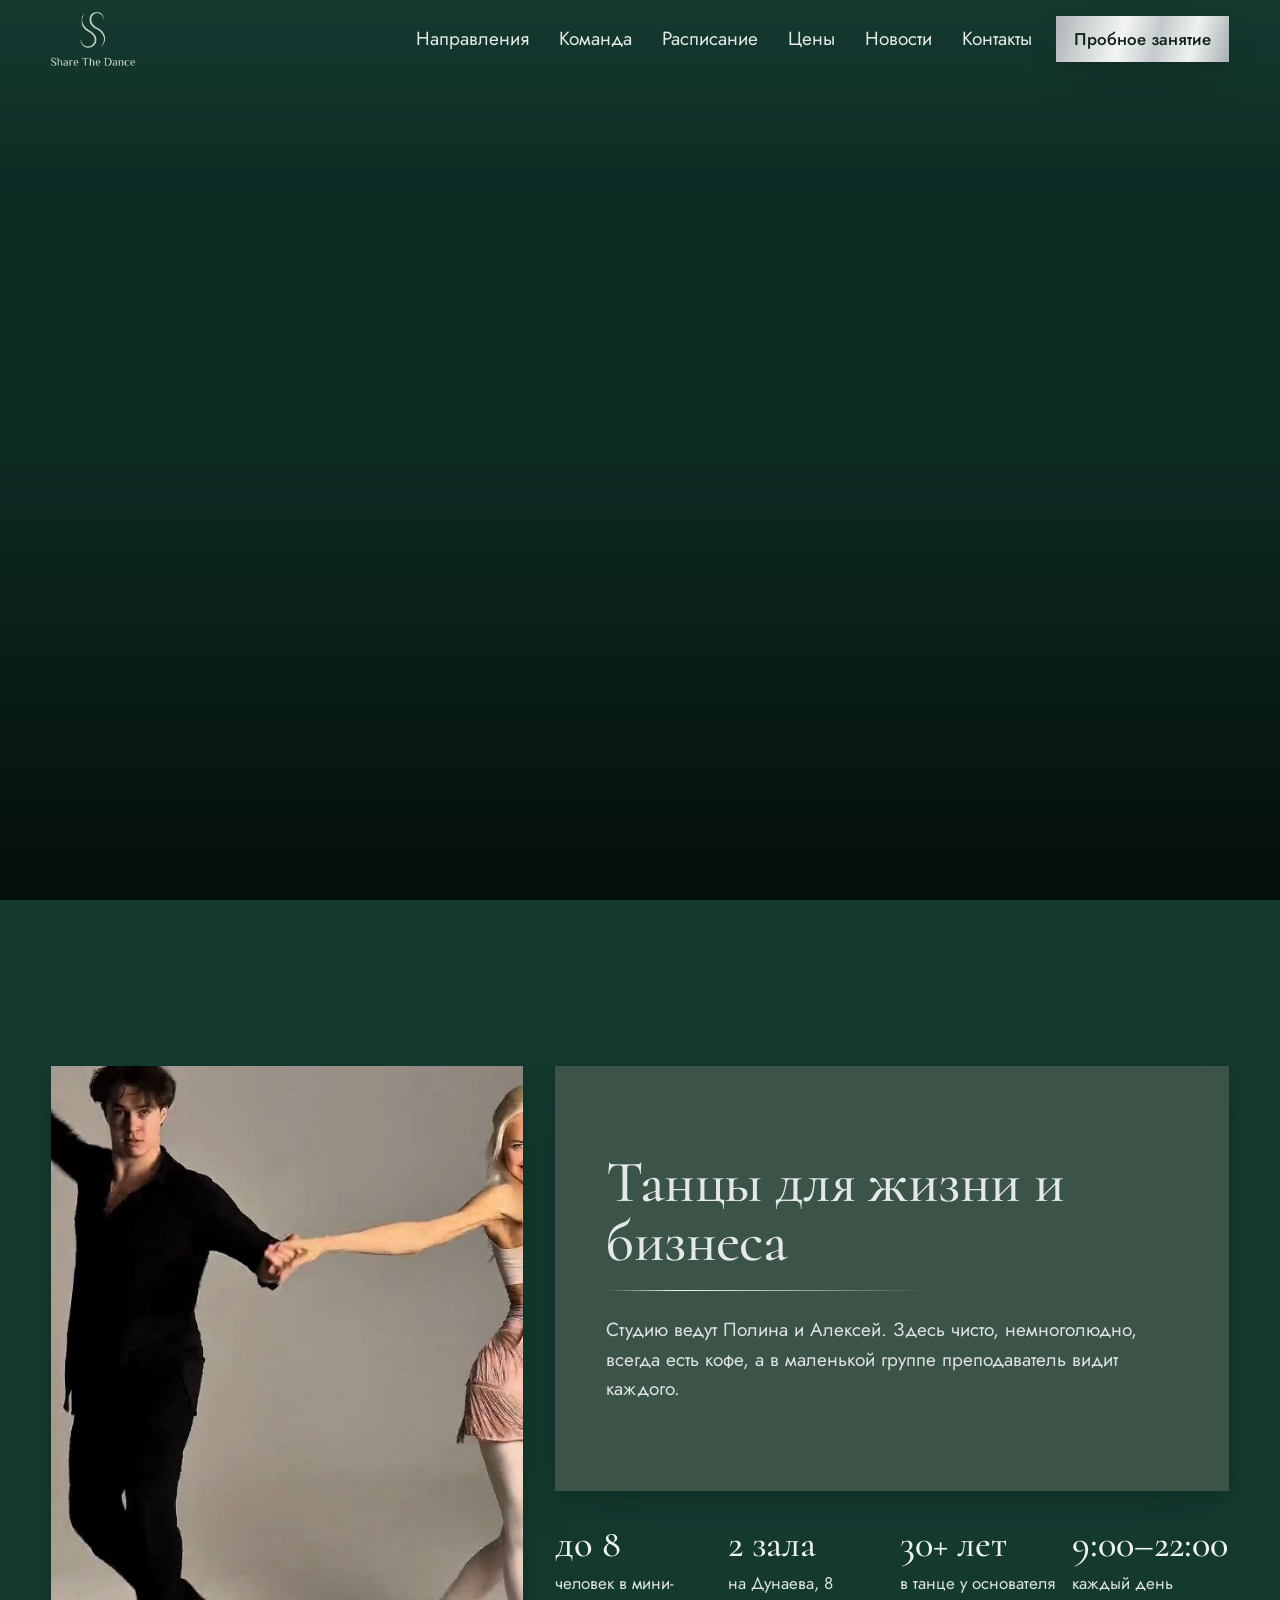
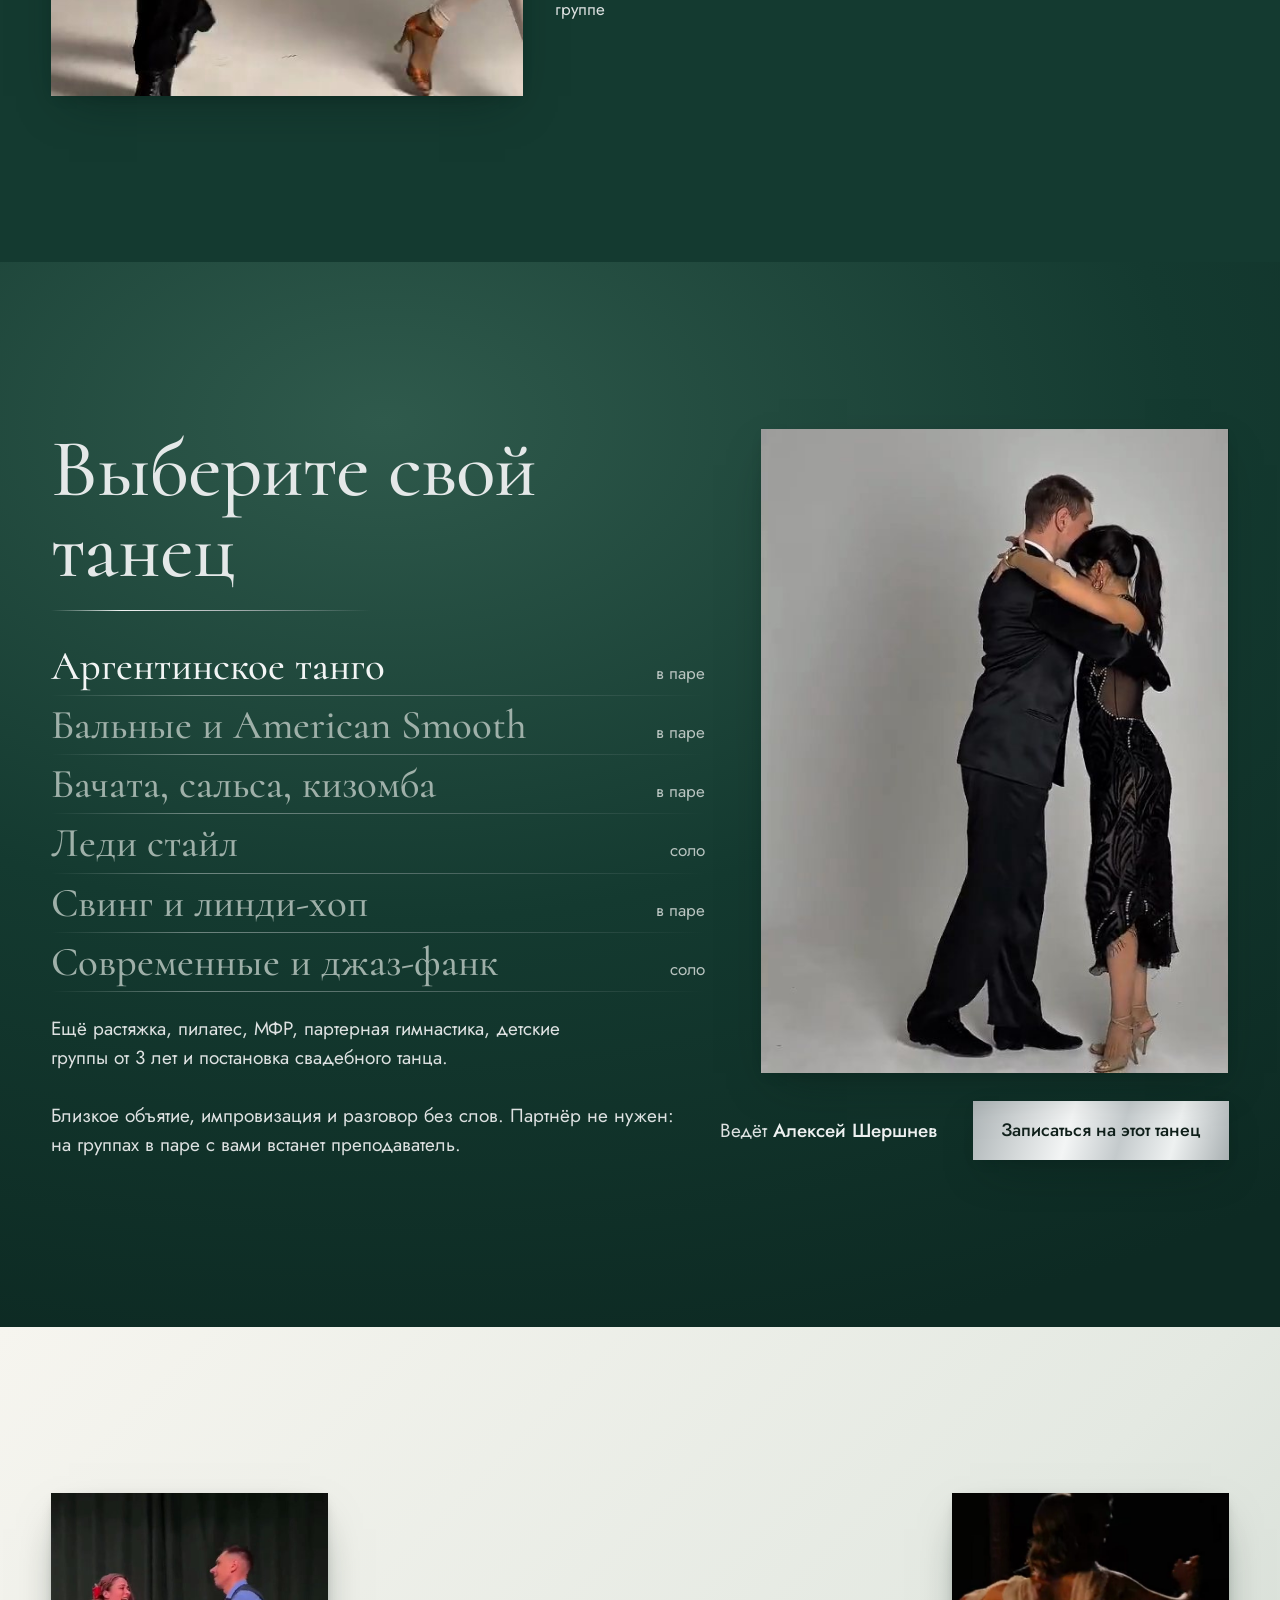
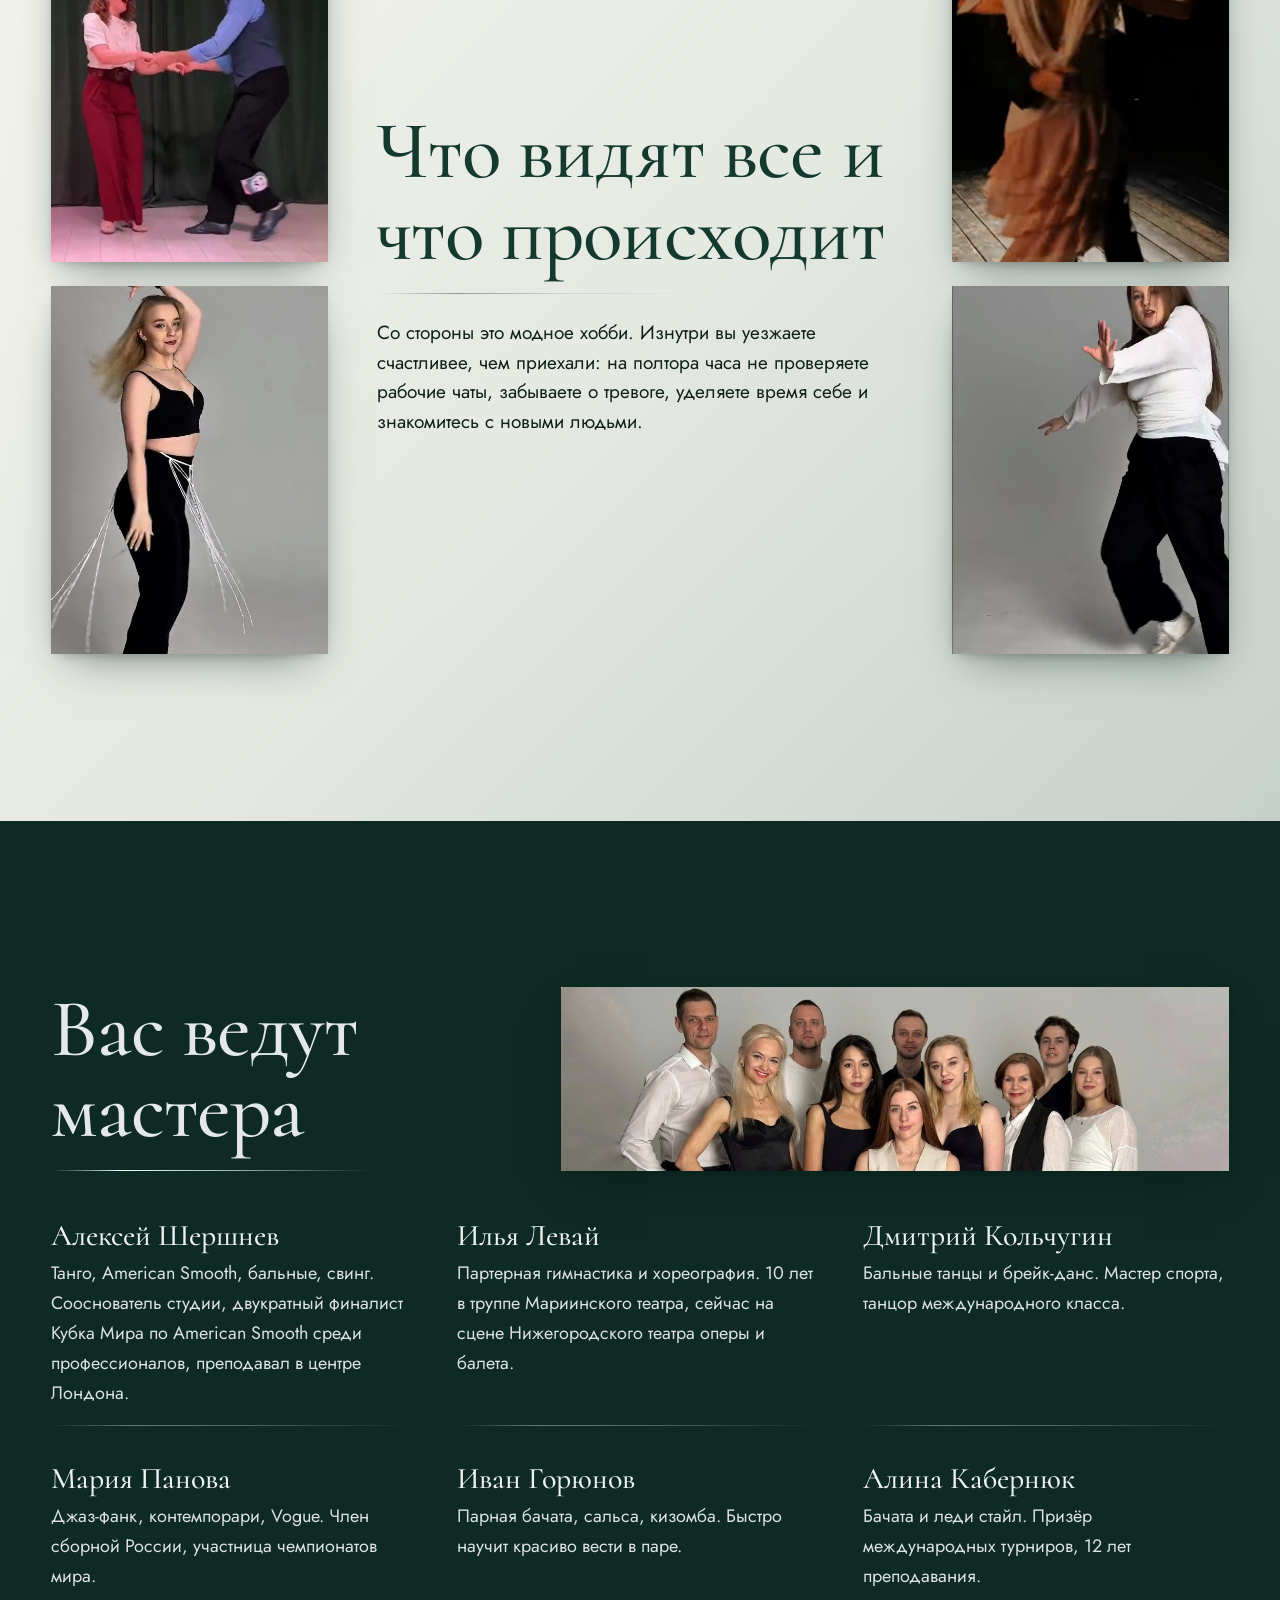
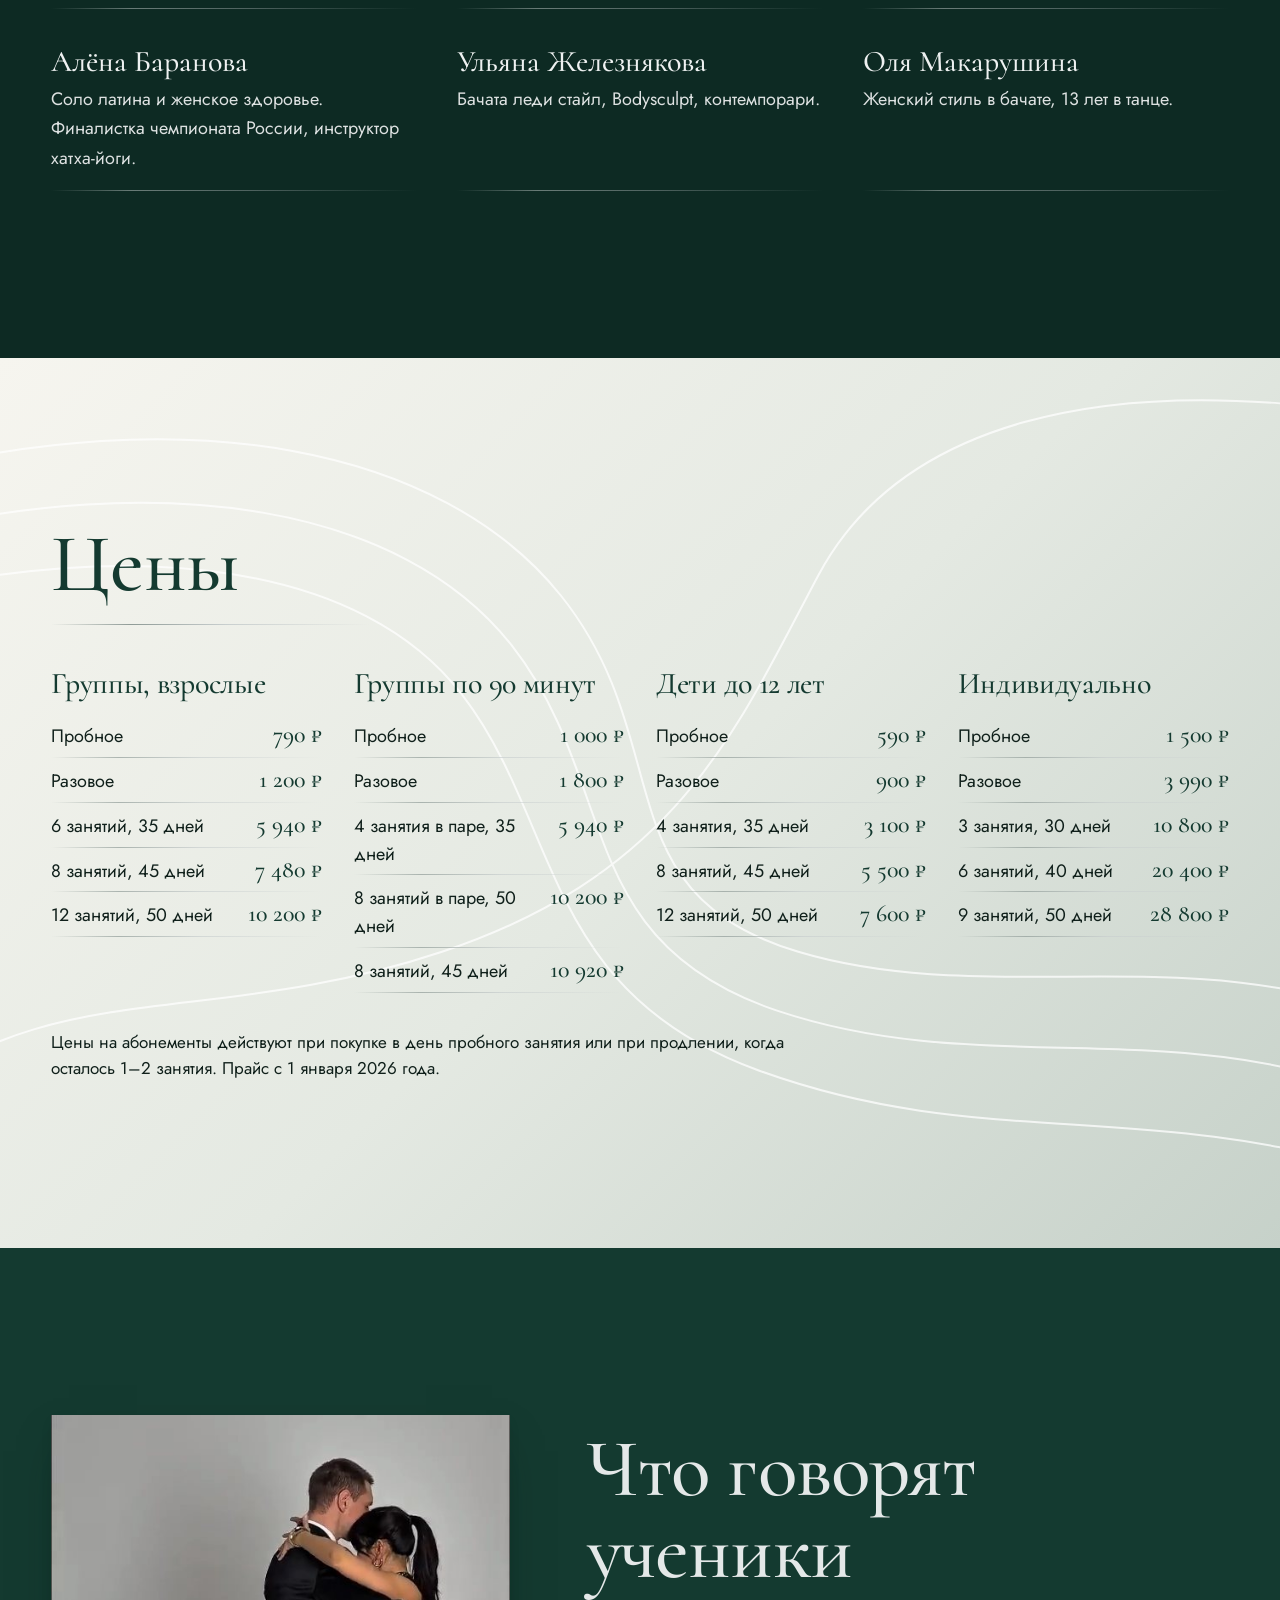
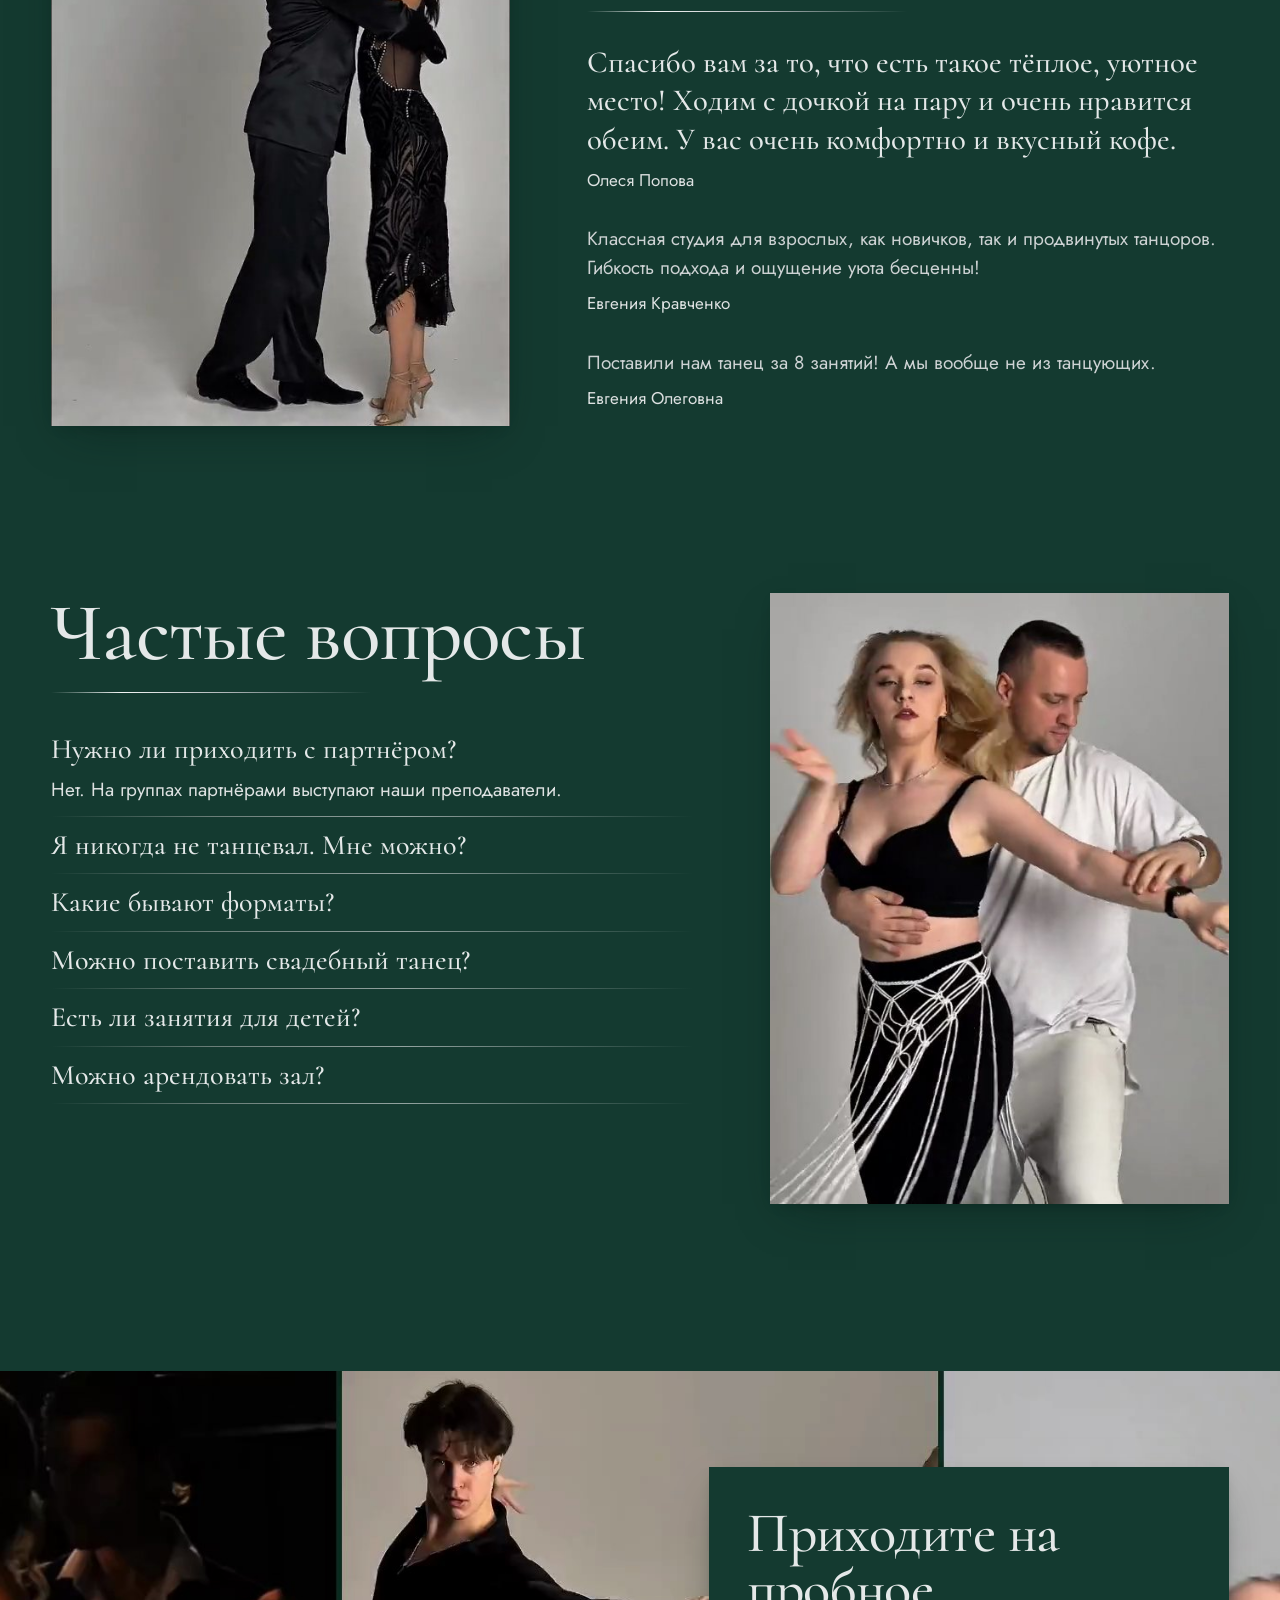
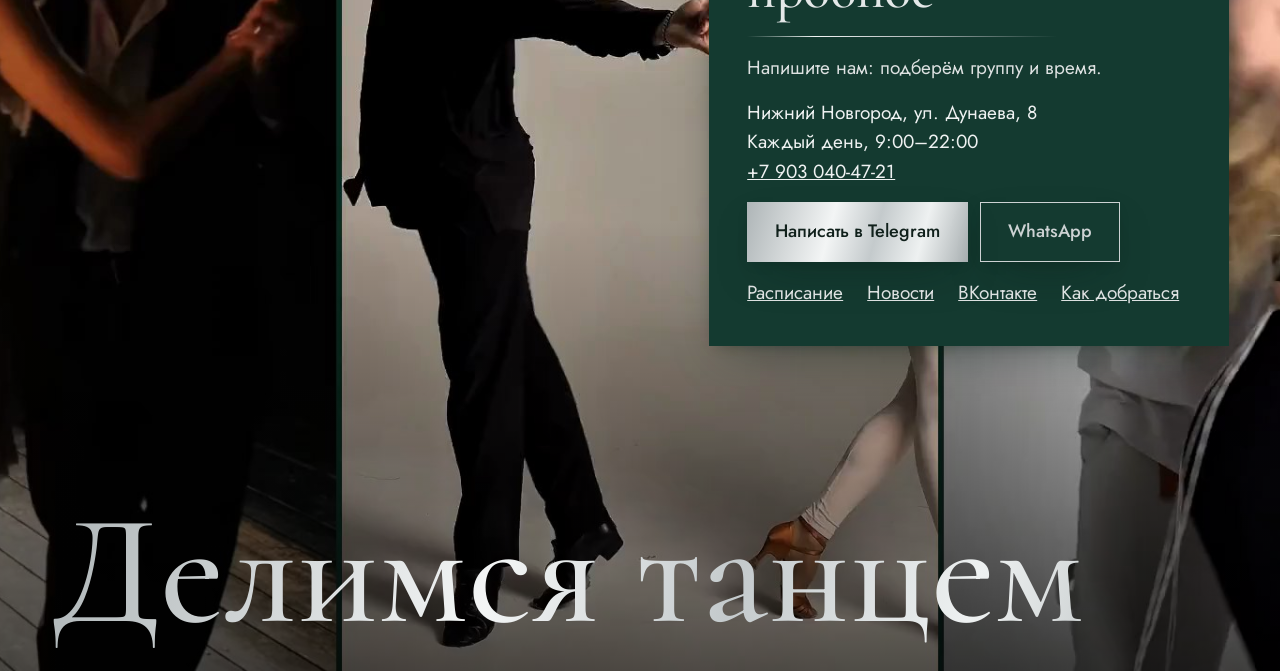
==== index.html @ e827a42c "Запуск: выезжает рамка, видео стартует заранее Co-Authored-By: Claude Opus 5.5 <noreply@anthropic.co" ====
<!doctype html>
<html lang="ru">
<head>
<meta charset="utf-8">
<meta http-equiv="Cache-Control" content="no-cache">
<meta name="viewport" content="width=device-width, initial-scale=1">
<title>Share The Dance — камерная студия танца в Нижнем Новгороде</title>
<meta name="description" content="Танго, бальные, бачата, сальса, свинг и современные танцы на Дунаева, 8. Группы до 8 человек, взрослые и дети от 3 лет. Пробное занятие от 790 ₽.">
<link rel="icon" href="img/mark.png">
<link rel="preconnect" href="https://fonts.googleapis.com"><link rel="preconnect" href="https://fonts.gstatic.com" crossorigin>
<link href="https://fonts.googleapis.com/css2?family=Cormorant:wght@500;600&family=Jost:wght@400;500&display=swap" rel="stylesheet">
<script>document.documentElement.classList.add("js")</script>
<link rel="stylesheet" href="css/style.css?v=1793540094">
</head>
<body>
<header class="bar">
  <a class="brand" href="#top" aria-label="Share The Dance, наверх"><img src="img/logo.png?v=1793524982" alt="Логотип Share The Dance"></a>
  <nav aria-label="Разделы"><a href="#styles">Направления</a><a href="#team">Команда</a><a href="schedule.html">Расписание</a><a href="#prices">Цены</a><a href="news.html">Новости</a><a href="#visit">Контакты</a></nav>
  <a class="btn btn-small" href="#visit">Пробное занятие</a>
</header>

<main id="top">
  <section class="hero">
    <div class="hero-cols" aria-label="Пары и солисты студии танцуют: танго на тёмной сцене, бальные танцы, бачата" role="img">
      <div class="hc-w"><video class="hc" muted loop playsinline preload="auto" poster="img/col0.jpg"><source media="(max-width: 700px)" src="video/hero-tall.mp4" type="video/mp4"><source src="video/col0.mp4?v=1793539946" type="video/mp4"></video></div>
      <div class="hc-w"><video class="hc" muted loop playsinline preload="auto" poster="img/col1.jpg" src="video/col1.mp4?v=1793539946"></video></div>
      <div class="hc-w"><video class="hc" muted loop playsinline preload="auto" poster="img/col2.jpg" src="video/col2.mp4?v=1793539946"></video></div>
    </div>
    <div class="hero-text">
      <h1 class="metal" id="wordmark">Share The Dance</h1>
      <div class="hero-foot">
        <p>Камерная студия танца в Нижнем Новгороде: группы до 8 человек, взрослые и дети от 3 лет.</p>
        <a class="btn" href="#visit">Записаться на пробное от 790 ₽</a>
      </div>
    </div>
  </section>

  <section class="about wrap">
    <img class="about-img rv" src="img/ballroom.jpg" width="540" height="720" alt="Пара на занятии по бальным танцам" loading="lazy">
    <div class="about-tile rv">
      <h2>Танцы для жизни и бизнеса</h2>
      <p>Студию ведут Полина и Алексей. Здесь чисто, немноголюдно, всегда есть кофе, а в маленькой группе преподаватель видит каждого.</p>
    </div>
    <dl class="facts rv">
      <div><dt>до 8</dt><dd>человек в мини-группе</dd></div>
      <div><dt>2 зала</dt><dd>на Дунаева, 8</dd></div>
      <div><dt>30+ лет</dt><dd>в танце у основателя</dd></div>
      <div><dt>9:00–22:00</dt><dd>каждый день</dd></div>
    </dl>
  </section>

  <section class="styles" id="styles">
    <div class="wrap styles-in">
      <div class="styles-list rv">
        <h2>Выберите свой танец</h2>
        <div class="menu" role="group" aria-label="Направления">
          <button type="button" aria-pressed="true" data-s="tango"><span>Аргентинское танго</span><small>в паре</small></button>
          <button type="button" aria-pressed="false" data-s="ballroom"><span>Бальные и American Smooth</span><small>в паре</small></button>
          <button type="button" aria-pressed="false" data-s="bachata"><span>Бачата, сальса, кизомба</span><small>в паре</small></button>
          <button type="button" aria-pressed="false" data-s="lady"><span>Леди стайл</span><small>соло</small></button>
          <button type="button" aria-pressed="false" data-s="swing"><span>Свинг и линди-хоп</span><small>в паре</small></button>
          <button type="button" aria-pressed="false" data-s="jazz"><span>Современные и джаз-фанк</span><small>соло</small></button>
        </div>
        <p class="also">Ещё растяжка, пилатес, МФР, партерная гимнастика, детские группы от 3 лет и постановка свадебного танца.</p>
      </div>
      <figure class="stage rv">
        <div class="stage-media" id="stageMedia"><video class="on" autoplay muted loop playsinline poster="img/tango.jpg" src="video/tango.mp4" aria-label="Пара танцует"></video></div>
      </figure>
      <div class="stage-text rv">
          <p id="stageText">Близкое объятие, импровизация и разговор без слов. Партнёр не нужен: на группах в паре с вами встанет преподаватель.</p>
          <p class="who">Ведёт <b id="stageWho">Алексей Шершнев</b></p>
          <a class="btn" id="stageLink" href="https://t.me/share_the_dance">Записаться на этот танец</a>
        </div>
    </div>
  </section>

  <section class="gather wrap light">
    <img class="g1 rv" src="img/lindy.jpg" width="540" height="720" alt="Пара танцует линди-хоп на сцене" loading="lazy">
    <img class="g2 rv" src="img/lady.jpg" width="540" height="720" alt="Преподаватель в образе для бачаты леди стайл" loading="lazy">
    <div class="g-text rv">
      <h2>Что видят все и что происходит</h2>
      <p>Со стороны это модное хобби. Изнутри вы уезжаете счастливее, чем приехали: на полтора часа не проверяете рабочие чаты, забываете о тревоге, уделяете время себе и знакомитесь с новыми людьми.</p>
    </div>
    <img class="g3 rv" src="img/hero-tall.jpg" width="720" height="1280" alt="Пара танцует танго на тёмной сцене в луче света" loading="lazy">
    <img class="g4 rv" src="img/jazz.jpg" width="540" height="720" alt="Преподаватель танцует джаз-фанк" loading="lazy">
  </section>

  <section class="team" id="team">
    <div class="wrap team-in">
      <div class="team-head rv">
        <h2>Вас ведут мастера</h2>
        <img src="img/team.jpg" width="906" height="250" alt="Команда преподавателей Share The Dance" loading="lazy">
      </div>
      <ul class="people">
        <li class="rv"><b>Алексей Шершнев</b><span>Танго, American Smooth, бальные, свинг. Сооснователь студии, двукратный финалист Кубка Мира по American Smooth среди профессионалов, преподавал в центре Лондона.</span></li>
        <li class="rv"><b>Илья Левай</b><span>Партерная гимнастика и хореография. 10 лет в труппе Мариинского театра, сейчас на сцене Нижегородского театра оперы и балета.</span></li>
        <li class="rv"><b>Дмитрий Кольчугин</b><span>Бальные танцы и брейк-данс. Мастер спорта, танцор международного класса.</span></li>
        <li class="rv"><b>Мария Панова</b><span>Джаз-фанк, контемпорари, Vogue. Член сборной России, участница чемпионатов мира.</span></li>
        <li class="rv"><b>Иван Горюнов</b><span>Парная бачата, сальса, кизомба. Быстро научит красиво вести в паре.</span></li>
        <li class="rv"><b>Алина Кабернюк</b><span>Бачата и леди стайл. Призёр международных турниров, 12 лет преподавания.</span></li>
        <li class="rv"><b>Алёна Баранова</b><span>Соло латина и женское здоровье. Финалистка чемпионата России, инструктор хатха-йоги.</span></li>
        <li class="rv"><b>Ульяна Железнякова</b><span>Бачата леди стайл, Bodysculpt, контемпорари.</span></li>
        <li class="rv"><b>Оля Макарушина</b><span>Женский стиль в бачате, 13 лет в танце.</span></li>
      </ul>
    </div>
  </section>

  <section class="prices" id="prices">
    <svg class="waves" viewBox="0 0 1440 900" preserveAspectRatio="xMidYMid slice" aria-hidden="true"><g fill="none" stroke="currentColor" stroke-width="2"><path d="M-40 120C260 40 520 90 640 240s40 300 240 360 420-20 620 80"/><path d="M-40 180C240 110 480 150 590 290s60 300 270 370 400 0 620 90"/><path d="M-40 240C220 180 440 210 540 340s80 300 300 380 380 30 620 100"/><path d="M1480 60C1180 10 980 70 900 220S760 520 520 600 120 620-40 760"/></g></svg>
    <div class="wrap">
      <h2 class="rv">Цены</h2>
      <div class="price-grid">
        <section class="rv"><h3>Группы, взрослые</h3><dl>
          <div><dt>Пробное</dt><dd>790 ₽</dd></div><div><dt>Разовое</dt><dd>1 200 ₽</dd></div>
          <div><dt>6 занятий, 35 дней</dt><dd>5 940 ₽</dd></div><div><dt>8 занятий, 45 дней</dt><dd>7 480 ₽</dd></div><div><dt>12 занятий, 50 дней</dt><dd>10 200 ₽</dd></div></dl></section>
        <section class="rv"><h3>Группы по 90 минут</h3><dl>
          <div><dt>Пробное</dt><dd>1 000 ₽</dd></div><div><dt>Разовое</dt><dd>1 800 ₽</dd></div>
          <div><dt>4 занятия в паре, 35 дней</dt><dd>5 940 ₽</dd></div><div><dt>8 занятий в паре, 50 дней</dt><dd>10 200 ₽</dd></div><div><dt>8 занятий, 45 дней</dt><dd>10 920 ₽</dd></div></dl></section>
        <section class="rv"><h3>Дети до 12 лет</h3><dl>
          <div><dt>Пробное</dt><dd>590 ₽</dd></div><div><dt>Разовое</dt><dd>900 ₽</dd></div>
          <div><dt>4 занятия, 35 дней</dt><dd>3 100 ₽</dd></div><div><dt>8 занятий, 45 дней</dt><dd>5 500 ₽</dd></div><div><dt>12 занятий, 50 дней</dt><dd>7 600 ₽</dd></div></dl></section>
        <section class="rv"><h3>Индивидуально</h3><dl>
          <div><dt>Пробное</dt><dd>1 500 ₽</dd></div><div><dt>Разовое</dt><dd>3 990 ₽</dd></div>
          <div><dt>3 занятия, 30 дней</dt><dd>10 800 ₽</dd></div><div><dt>6 занятий, 40 дней</dt><dd>20 400 ₽</dd></div><div><dt>9 занятий, 50 дней</dt><dd>28 800 ₽</dd></div></dl></section>
      </div>
      <p class="note rv">Цены на абонементы действуют при покупке в день пробного занятия или при продлении, когда осталось 1–2 занятия. Прайс с 1 января 2026 года.</p>
    </div>
  </section>

  <section class="voice wrap">
    <img class="rv" src="img/tango.jpg" width="540" height="720" alt="Пара в объятии аргентинского танго" loading="lazy">
    <div class="rv">
      <h2>Что говорят ученики</h2>
      <blockquote><p>Спасибо вам за то, что есть такое тёплое, уютное место! Ходим с дочкой на пару и очень нравится обеим. У вас очень комфортно и вкусный кофе.</p><footer>Олеся Попова</footer></blockquote>
      <blockquote class="small"><p>Классная студия для взрослых, как новичков, так и продвинутых танцоров. Гибкость подхода и ощущение уюта бесценны!</p><footer>Евгения Кравченко</footer></blockquote>
      <blockquote class="small"><p>Поставили нам танец за 8 занятий! А мы вообще не из танцующих.</p><footer>Евгения Олеговна</footer></blockquote>
    </div>
  </section>

  <section class="faq wrap">
    <div class="rv">
      <h2>Частые вопросы</h2>
      <details open><summary>Нужно ли приходить с партнёром?</summary><p>Нет. На группах партнёрами выступают наши преподаватели.</p></details>
      <details><summary>Я никогда не танцевал. Мне можно?</summary><p>Да, у нас занимаются и новички, и продвинутые танцоры. Начните с пробного занятия.</p></details>
      <details><summary>Какие бывают форматы?</summary><p>Групповые занятия до 8 человек и индивидуальные. Индивидуальное время подбираем под вас.</p></details>
      <details><summary>Можно поставить свадебный танец?</summary><p>Да, ставим свадебные и конкурсные номера. Одной из групп хватило 8 занятий.</p></details>
      <details><summary>Есть ли занятия для детей?</summary><p>Да, детские группы от 3 лет. Пока ребёнок занимается, родители могут выпить кофе в зоне ожидания.</p></details>
      <details><summary>Можно арендовать зал?</summary><p>Да, напишите нам: подскажем свободное время.</p></details>
    </div>
    <img class="rv" src="img/bachata.jpg" width="540" height="720" alt="Пара танцует бачату" loading="lazy">
  </section>
</main>

<footer class="visit" id="visit">
  <video autoplay muted loop playsinline poster="img/hero-wide-0.jpg" aria-hidden="true" data-lazy="video/hero-wide.mp4"></video>
  <div class="card rv">
    <h2>Приходите на пробное</h2>
    <p>Напишите нам: подберём группу и время.</p>
    <address>Нижний Новгород, ул. Дунаева, 8<br>Каждый день, 9:00–22:00<br><a href="tel:+79030404721">+7 903 040-47-21</a></address>
    <div class="links">
      <a class="btn" href="https://t.me/share_the_dance">Написать в Telegram</a>
      <a class="btn btn-line" href="https://wa.me/79030404721">WhatsApp</a>
    </div>
    <p class="social"><a href="schedule.html">Расписание</a><a href="news.html">Новости</a><a href="https://vk.com/sharethedance">ВКонтакте</a><a href="https://yandex.ru/maps/?text=Нижний%20Новгород%2C%20улица%20Дунаева%2C%208">Как добраться</a></p>
  </div>
  <p class="endname metal" aria-hidden="true">Делимся танцем</p>
</footer>
<script src="js/main.js?v=1793540094"></script>
</body>
</html>
---- css/style.css ----
:root {
  --deep: #0D2A23; --ground: #143A30; --logo: #3C5447; --silver: #CDD2D3; --pearl: #ECEAE2; --ink: #10201B;
  --velvet: radial-gradient(120% 90% at 30% 15%, #2F5A4C 0%, #143A30 52%, #0D2A23 100%);
  --light: linear-gradient(135deg, #F6F5EF 0%, #E4E9E2 52%, #C6D1C9 100%);
  --metal: linear-gradient(105deg, #AEB5B7 0%, #F3F5F5 38%, #C4CACC 58%, #EEF1F1 78%, #A9B0B2 100%);
  --m: clamp(16px, 4vw, 56px); --gap: clamp(96px, 13vw, 190px);
  --serif: Cormorant, Georgia, serif; --sans: Jost, -apple-system, sans-serif;
}
* { box-sizing: border-box; }
html { scroll-behavior: smooth; scroll-padding-top: 80px; }
body { margin: 0; background: var(--ground); color: #DDE1E1; font: 400 19px/1.55 var(--sans); }
img, video { display: block; max-width: 100%; }
img { height: auto; }
a { color: inherit; }
h1, h2, h3 { font-family: var(--serif); font-weight: 500; margin: 0; line-height: 1; letter-spacing: -.01em; }
h2 { font-size: clamp(44px, 6.4vw, 92px); color: #E4E8E8; }
h3 { font-size: 34px; }
p { margin: 0; }
.wrap { padding-inline: var(--m); max-width: 1680px; margin-inline: auto; }
.metal { background: var(--metal); -webkit-background-clip: text; background-clip: text; color: transparent; }
:focus-visible { outline: 2px solid var(--silver); outline-offset: 3px; }

.btn { display: inline-block; padding: 16px 28px; background: var(--metal); color: var(--ink); font-weight: 500; font-size: 18px; text-decoration: none; transition: transform .25s, filter .25s; }
.btn:hover { filter: brightness(1.08); transform: translateY(-2px); }
.btn:active { transform: none; }
.btn-small { padding: 10px 18px; font-size: 17px; }
.btn-line { background: none; color: var(--silver); box-shadow: inset 0 0 0 1px var(--silver); }

.bar { position: fixed; z-index: 10; inset: 0 0 auto; display: flex; align-items: center; justify-content: space-between; gap: 24px; padding: 12px var(--m); transition: background .35s, box-shadow .35s; }
.bar.on { background: var(--deep); }
.bar.on::before { content: ""; position: absolute; inset: 100% 0 auto; height: 44px; background: linear-gradient(180deg, rgba(13,42,35,.7), rgba(13,42,35,0)); pointer-events: none; }
.brand { display: block; line-height: 0; }
.brand img { height: 54px; width: auto; }
.bar nav { display: flex; gap: 30px; margin-left: auto; }
.bar nav a { text-decoration: none; color: #E4E8E8; transition: opacity .2s; }
.bar nav a:hover { opacity: .7; }

.hero { position: relative; height: 100svh; min-height: 620px; overflow: hidden; background: var(--deep); }
.hero-video { position: absolute; inset: 0; width: 100%; height: 100%; object-fit: cover; }
.hero::before { content: ""; position: absolute; z-index: 1; inset: 0 0 auto; height: 200px; background: linear-gradient(180deg, rgba(20,58,48,.94) 0%, rgba(20,58,48,.62) 42%, rgba(20,58,48,0) 100%); }
.hero::after { content: ""; position: absolute; inset: 50% 0 0; background: linear-gradient(180deg, rgba(0,0,0,0), rgba(0,0,0,.66)); }
.hero-text { position: absolute; z-index: 2; inset: auto var(--m) 22px; }
.hero h1 { font-size: 13.6vw; line-height: .92; white-space: nowrap; padding-bottom: .06em; transform-origin: 0 100%; }
.hero-foot { display: flex; justify-content: space-between; align-items: center; gap: 32px; margin-top: 16px; color: #EEF1F1; }
.hero-foot p { max-width: 560px; font-size: 21px; line-height: 1.35; }

.about { display: grid; grid-template-columns: repeat(12, 1fr); gap: 0 32px; padding-block: var(--gap); align-items: stretch; }
.about-img { grid-column: 1 / 6; grid-row: 1 / 3; width: 100%; height: 100%; object-fit: cover; }
.about-tile { grid-column: 6 / 13; background: var(--logo); padding: clamp(28px, 4vw, 64px); display: grid; gap: 24px; align-content: center; }
.about-tile h2 { font-size: clamp(40px, 4.6vw, 72px); }
.facts { grid-column: 6 / 13; display: grid; grid-template-columns: repeat(4, 1fr); gap: 16px; margin: 32px 0 0; }
.facts dt { font: 500 clamp(30px, 3vw, 44px)/1.1 var(--serif); color: #EEF1F1; white-space: nowrap; }
.facts dd { margin: 4px 0 0; font-size: 17px; }

.styles { background: var(--velvet); padding-block: var(--gap); }
.styles-in { display: grid; grid-template-columns: 7fr 5fr; gap: 56px; align-items: start; }
.menu { display: grid; margin-top: 36px; }
.menu button { all: unset; box-sizing: border-box; cursor: pointer; display: flex; justify-content: space-between; align-items: baseline; gap: 16px; padding: 12px 0; font: 500 clamp(28px, 3.2vw, 46px)/1.1 var(--serif); color: #9FB0A9; transition: color .25s, transform .25s; }
.menu button small { font: 400 17px var(--sans); color: #B9C4C0; }
.menu button:hover { color: #EEF1F1; transform: translateX(6px); }
.menu button[aria-pressed="true"] { color: #F3F5F5; }
.menu button:focus-visible { outline: 2px solid var(--silver); outline-offset: 2px; }
.also { margin-top: 32px; max-width: 560px; }
.stage { margin: 0; }
.stage { position: sticky; top: 104px; }
.stage-media { position: relative; height: min(calc(100svh - 370px), 52vw); min-height: 300px; width: 100%; background: var(--deep); overflow: hidden; }
.stage-media video { position: absolute; inset: 0; width: 100%; height: 100%; object-fit: cover; object-position: 50% 22%; opacity: 0; transition: opacity .35s; }
.stage-media video.on { opacity: 1; }
.stage figcaption { display: grid; gap: 12px; margin-top: 20px; justify-items: start; }
.who b { font-weight: 500; color: #EEF1F1; }

.gather { display: grid; grid-template-columns: repeat(12, 1fr); gap: 24px; padding-block: var(--gap); align-items: center; }
.gather img { width: 100%; object-fit: cover; }
.g1 { grid-column: 1 / 4; aspect-ratio: 3 / 4; }
.g2 { grid-column: 1 / 4; grid-row: 2; aspect-ratio: 3 / 4; }
.g-text { grid-column: 4 / 10; grid-row: 1 / 3; padding-inline: clamp(8px, 2vw, 32px); display: grid; gap: 24px; }
.g3 { grid-column: 10 / 13; aspect-ratio: 3 / 4; }
.g4 { grid-column: 10 / 13; grid-row: 2; aspect-ratio: 3 / 4; }

.team { background: var(--deep); padding-block: var(--gap); }
.team-in { display: grid; gap: 48px; }
.team-head { display: grid; grid-template-columns: 5fr 7fr; gap: 32px; align-items: end; }
.team-head img { width: 100%; }
.people { list-style: none; margin: 0; padding: 0; display: grid; grid-template-columns: repeat(3, 1fr); gap: 36px 40px; }
.people b { display: block; font: 500 30px/1.1 var(--serif); color: #EEF1F1; margin-bottom: 6px; }
.people span { font-size: 18px; }

.prices { position: relative; background: var(--light); color: var(--ink); padding-block: var(--gap); overflow: hidden; }
.waves { position: absolute; inset: 0; width: 100%; height: 100%; color: #fff; opacity: .75; }
.prices .wrap { position: relative; }
.price-grid { display: grid; grid-template-columns: repeat(4, 1fr); gap: 32px; margin-top: 44px; }
.price-grid h3 { color: var(--ground); margin-bottom: 14px; font-size: 30px; }
.price-grid dl { margin: 0; }
.price-grid dl div { display: flex; justify-content: space-between; align-items: baseline; gap: 12px; padding: 7px 0; }
.price-grid dt { font-size: 18px; color: var(--ink); }
.price-grid dd { margin: 0; font: 500 24px var(--serif); color: var(--ground); white-space: nowrap; }
.note { margin-top: 36px; max-width: 760px; font-size: 17px; }
.prices h2 { color: var(--ground); }

.voice { display: grid; grid-template-columns: 5fr 7fr; gap: clamp(32px, 6vw, 96px); padding-block: var(--gap); align-items: center; }
.voice img { width: 100%; aspect-ratio: 3 / 4; object-fit: cover; }
blockquote { margin: 32px 0 0; }
blockquote p { font: 500 clamp(26px, 2.4vw, 34px)/1.25 var(--serif); color: #E4E8E8; }
blockquote.small p { font: 400 19px/1.5 var(--sans); color: var(--silver); }
blockquote footer { margin-top: 8px; font-size: 17px; }

.faq { display: grid; grid-template-columns: 7fr 5fr; gap: clamp(32px, 6vw, 96px); padding-bottom: var(--gap); align-items: stretch; }
.faq img { width: 100%; height: 100%; object-fit: cover; }
.faq h2 { margin-bottom: 28px; }
details { padding: 12px 0; }
summary { cursor: pointer; list-style: none; font: 500 28px/1.2 var(--serif); color: #E4E8E8; }
summary::-webkit-details-marker { display: none; }
details p { margin-top: 8px; max-width: 620px; }

.visit { position: relative; overflow: hidden; background: var(--deep); padding: var(--gap) var(--m) 20px; min-height: 100svh; display: flex; flex-direction: column; justify-content: space-between; gap: 64px; }
.visit > video { position: absolute; inset: 0; width: 100%; height: 100%; object-fit: cover; opacity: .55; }
.card { position: relative; align-self: flex-end; background: var(--ground); padding: clamp(28px, 3vw, 48px); max-width: 520px; display: grid; gap: 16px; }
.card h2 { font-size: clamp(42px, 4.4vw, 64px); }
address { font-style: normal; color: #EEF1F1; }
.links { display: flex; flex-wrap: wrap; gap: 12px; }
.social { display: flex; gap: 24px; }
.endname { position: relative; font: 500 12.2vw/1 var(--serif); white-space: nowrap; }

.rv { transition: opacity .8s cubic-bezier(.2,.7,.2,1), transform .8s cubic-bezier(.2,.7,.2,1); }
.js .rv:not(.in) { opacity: 0; transform: translateY(24px); }
@media (prefers-reduced-motion: reduce) { html { scroll-behavior: auto; } .rv, .btn, .menu button { transition: none; } .js .rv:not(.in) { opacity: 1; transform: none; } }

@media (max-width: 1000px) {
  .bar nav { display: none; }
  .about-img, .about-tile, .facts { grid-column: 1 / -1; grid-row: auto; }
  .about-img { aspect-ratio: 4 / 3; height: auto; margin-bottom: 24px; }
  .facts { grid-template-columns: 1fr 1fr; }
  .styles-in, .voice, .faq, .team-head { grid-template-columns: 1fr; }
  .stage { grid-row: 1; }
  .people, .price-grid { grid-template-columns: 1fr 1fr; }
  .g1, .g3 { grid-column: span 6; grid-row: 1; }
  .g2, .g4 { grid-column: span 6; grid-row: 3; }
  .g-text { grid-column: 1 / -1; grid-row: 2; padding: 16px 0; }
  .faq img { aspect-ratio: 4 / 3; height: auto; }
}
@media (max-width: 620px) {
  body { font-size: 18px; }
  .hero-foot { flex-direction: column; align-items: flex-start; gap: 14px; }
  .hero-foot p { font-size: 19px; }
  .people, .price-grid { grid-template-columns: 1fr; }
  .endname { font-size: 13.4vw; }
  .btn-small { padding: 8px 12px; font-size: 16px; }
  .brand img { height: 42px; }
}
.menu button small { white-space: nowrap; }

/* Светлые секции: мягкий градиент от тёплого белого к шалфею */
.light { background: var(--light); color: var(--ink); max-width: none; padding-inline: max(var(--m), calc((100% - 1568px) / 2)); }
.light h2 { color: var(--ground); }
.light .about-tile { color: #EEF1F1; }
.light .about-tile h2 { color: #F3F5F5; }
.light .facts dt { color: var(--ground); }
.light summary { color: var(--ground); }
.faq.light { padding-top: var(--gap); }
.voice { padding-inline: max(var(--m), calc((100% - 1568px) / 2)); }

/* Лоск: мягкие тени у плашек и линии с серебряным бликом */
:root { --lift: 0 18px 44px -18px rgba(8, 28, 22, .55), 0 4px 12px -6px rgba(8, 28, 22, .35); --line: linear-gradient(90deg, rgba(174,181,183,0), #F3F5F5 22%, #AEB5B7 55%, rgba(174,181,183,0)); --line-dark: linear-gradient(90deg, rgba(120,132,128,0), #8F9B97 25%, #C9CFCF 55%, rgba(120,132,128,0)); }
.about-tile, .card, .stage-media, .about-img, .gather img, .voice img, .faq img, .team-head img, .btn { box-shadow: var(--lift); }
.btn-line { box-shadow: inset 0 0 0 1px var(--silver), var(--lift); }
h2::after { content: ""; display: block; width: min(320px, 70%); height: 1px; margin-top: 18px; background: var(--line); }
.light h2::after, .prices h2::after { background: var(--line-dark); }
.people li, .menu button, .price-grid dl div, details { position: relative; }
.menu button::after, .people li::after, .price-grid dl div::after, details::after { content: ""; position: absolute; inset: auto 0 0; height: 1px; background: var(--line); opacity: .4; }
.people li { padding-bottom: 18px; }
.price-grid dl div::after, details::after { background: var(--line-dark); opacity: .7; }

/* Новости и анонсы */
.news-page { padding-block: clamp(130px, 12vw, 170px) var(--gap); }
.news-page h1 { font-size: clamp(52px, 7.4vw, 104px); color: var(--ground); }
.news-page h1::after { content: ""; display: block; width: min(320px, 70%); height: 1px; margin-top: 18px; background: var(--line-dark); }
.news-page > p { margin-top: 20px; max-width: 640px; }
.news-section { margin-top: clamp(56px, 7vw, 96px); }
.announce { display: grid; grid-template-columns: repeat(12, 1fr); gap: 28px; margin-top: 32px; align-items: start; }
.announce article { background: var(--ground); color: #EEF1F1; box-shadow: var(--lift); display: grid; align-content: start; }
.announce article:nth-child(1) { grid-column: span 5; }
.announce article:nth-child(2), .announce article:nth-child(3) { grid-column: span 7; grid-template-columns: 2fr 3fr; }
.announce article:nth-child(1) { grid-row: span 2; }
.announce img { width: 100%; height: 100%; object-fit: cover; }
.announce article:nth-child(1) img { aspect-ratio: 5 / 6; height: auto; object-position: top; }
.a-body { padding: 24px 26px; display: grid; gap: 10px; align-content: start; }
.a-body h3 { color: #F3F5F5; font-size: 32px; line-height: 1.05; }
.a-body time, .a-when { color: var(--silver); font-size: 17px; }
.a-body .btn { justify-self: start; margin-top: 6px; }
.list-groups { list-style: none; padding: 0; margin: 28px 0 0; display: grid; grid-template-columns: repeat(2, 1fr); gap: 0 48px; }
.list-groups li { position: relative; padding: 16px 0; display: flex; justify-content: space-between; gap: 20px; align-items: baseline; }
.list-groups li::after { content: ""; position: absolute; inset: auto 0 0; height: 1px; background: var(--line-dark); }
.list-groups b { font: 500 26px/1.15 var(--serif); color: var(--ground); }
.list-groups span { white-space: nowrap; font-size: 18px; }
.past { display: grid; grid-template-columns: repeat(2, 1fr); gap: 28px; margin-top: 32px; }
.past article { display: grid; grid-template-columns: 180px 1fr; gap: 22px; background: rgba(255,255,255,.55); box-shadow: var(--lift); }
.past img { width: 100%; height: 100%; object-fit: cover; object-position: top; }
.past .a-body h3 { color: var(--ground); }
.past time { color: #4F5F57; font-size: 17px; }
.past .a-body { padding-left: 0; }
.visit .endlogo { display: block; width: min(420px, 70%); margin: 12px auto 28px; }
.bar nav a[aria-current] { text-decoration: underline; text-underline-offset: 6px; }
@media (max-width: 1000px) { .announce article:nth-child(n) { grid-column: 1 / -1; grid-row: auto; } .list-groups, .past { grid-template-columns: 1fr; } }
@media (max-width: 620px) { .announce article:nth-child(n), .past article { grid-template-columns: 1fr; } .past .a-body { padding: 18px; } .past img { aspect-ratio: 4 / 3; height: auto; } .list-groups li { flex-direction: column; gap: 2px; } }

.hero h1 { font-family: var(--serif); }
@media (max-width: 1000px) { .stage { position: static; } .stage-media { height: auto; aspect-ratio: 4 / 5; max-height: 62svh; } }
@media (max-width: 620px) { .hero h1 { font-size: 15.4vw; white-space: normal; } }
/* Видео направлений начинается на уровне списка, под заголовком: вместе с кнопкой умещается в экран */
@media (min-width: 1001px) { .stage { position: static; margin-top: clamp(150px, 12.5vw, 200px); } .stage-media { height: min(calc(100svh - 400px), 44vw); } }
@media (max-width: 620px) { .hero::after { inset: 38% 0 0; background: linear-gradient(180deg, rgba(0,0,0,0), rgba(0,0,0,.74) 45%); } }

/* Расписание */
.days { display: grid; grid-template-columns: repeat(2, 1fr); gap: 28px; margin-top: 44px; align-items: start; }
.day { background: var(--velvet); color: #EEF1F1; padding: clamp(24px, 3vw, 40px); box-shadow: var(--lift); }
.day.today { outline: 2px solid #AEB5B7; outline-offset: 4px; }
.light .day h2 { color: #F3F5F5; font-size: clamp(36px, 3.6vw, 52px); }
.light .day h2::after { background: var(--line); }
.day ul { list-style: none; margin: 18px 0 0; padding: 0; }
.day li { position: relative; display: grid; grid-template-columns: 84px 1fr; gap: 16px; padding: 12px 0; align-items: baseline; }
.day li + li::before { content: ""; position: absolute; inset: 0 0 auto; height: 1px; background: var(--line); opacity: .4; }
.day time { font: 500 26px var(--serif); color: #F3F5F5; }
.day b { display: block; font: 500 26px/1.15 var(--serif); color: #F3F5F5; }
.day span { font-size: 18px; color: #DDE1E1; }
.sch-cta { margin-top: 40px; }
.social { flex-wrap: wrap; }
@media (max-width: 800px) { .days { grid-template-columns: 1fr; } }

/* Запуск: видео спускаются сверху по одному */
.hero-cols { position: absolute; inset: 0; display: grid; grid-template-columns: repeat(3, 1fr); gap: 6px; }
.js .hero:not(.title) .hero-text { opacity: 0; transform: translateY(18px); }
.hero .hero-text { transition: opacity .55s, transform .55s; }
/* Видео направлений: вертикальный прямоугольник 3:4 без обрезки. Подвал: лица в кадре */
.stage-media { aspect-ratio: 3 / 4; }
.stage-media video { object-position: 50% 50%; }
@media (min-width: 1001px) { .stage-media { width: auto; height: min(calc(100svh - 340px), 44vw); } }
@media (max-width: 1000px) { .stage-media { height: auto; max-height: none; max-width: min(100%, calc(70svh * .75)); } }
.visit > video { object-position: 50% 9%; }
/* Подвал: видео целиком, без наезда, поэтому лица не срезаются */
.visit > video { opacity: 1; width: auto; aspect-ratio: 3 / 4; height: 100%; object-fit: cover; object-position: 50% 50%; left: 0; right: auto; }
.card { z-index: 1; }
.endname { z-index: 1; }
@media (max-width: 800px) { .visit { padding-top: calc(133vw + 24px); } .visit > video { width: 100%; height: 133vw; inset: 0 0 auto; } .card { align-self: stretch; max-width: none; } }
@media (min-width: 801px) { .visit > video { top: 78px; height: calc(100% - 78px - 12.2vw - 28px); } }

/* Направления: видео во всю высоту блока со списком */
.stage-text { display: grid; gap: 12px; margin-top: 24px; justify-items: start; }
@media (min-width: 1001px) {
  .styles-in { align-items: stretch; }
  .stage { display: flex; margin-top: 0; }
  .stage-media { flex: 1; width: 100%; height: auto; aspect-ratio: auto; }
}
/* Подвал: видео на всю ширину, общий план */
.visit { isolation: isolate; }
.visit > video { inset: 0; width: 100%; height: 100%; aspect-ratio: auto; object-fit: cover; object-position: 50% 0; opacity: 1; z-index: -2; }
.visit::after { content: ""; position: absolute; z-index: -1; inset: 50% 0 0; background: linear-gradient(180deg, rgba(0,0,0,0), rgba(0,0,0,.66)); }
@media (min-width: 801px) { .visit > video { top: 0; height: 100%; } }
@media (max-width: 800px) { .visit { padding-top: 72svh; } .visit > video { height: 100%; } }

/* Направления: под видео и списком одна строка с описанием и кнопкой */
.stage-text { grid-column: 1 / -1; margin-top: 0; display: flex; flex-wrap: wrap; align-items: center; gap: 12px 36px; }
.stage-text #stageText { flex: 1 1 380px; }
.styles-in { row-gap: 28px; }
@media (min-width: 1001px) { .styles-in { padding-block: 0; } .stage-text .btn { margin-left: auto; } }
/* Подвал ровно в экран: видео видно целиком */
@media (min-width: 801px) { .visit { padding-top: 96px; gap: 24px; min-height: 100svh; } }
@media (min-width: 1001px) { .menu { margin-top: 26px; } .menu button { padding-block: 7px; } .also { margin-top: 22px; } }

/* Запуск: видео запускается, затем его рамка выезжает сверху */
.hc-w { position: relative; min-width: 0; overflow: hidden; background: var(--deep); }
.hc { position: absolute; inset: 0; width: 100%; height: 100%; object-fit: cover; }
.js .hc-w { transform: translate3d(0, -101%, 0); will-change: transform; }
.js .hc-w.in { transform: translate3d(0, 0, 0); transition: transform 1.2s cubic-bezier(.22,.8,.2,1); }
.js .hc-w.done { will-change: auto; transform: none; transition: none; }
@media (max-width: 700px) { .hero-cols { grid-template-columns: 1fr; } .hc-w:nth-child(n+2) { display: none; } }
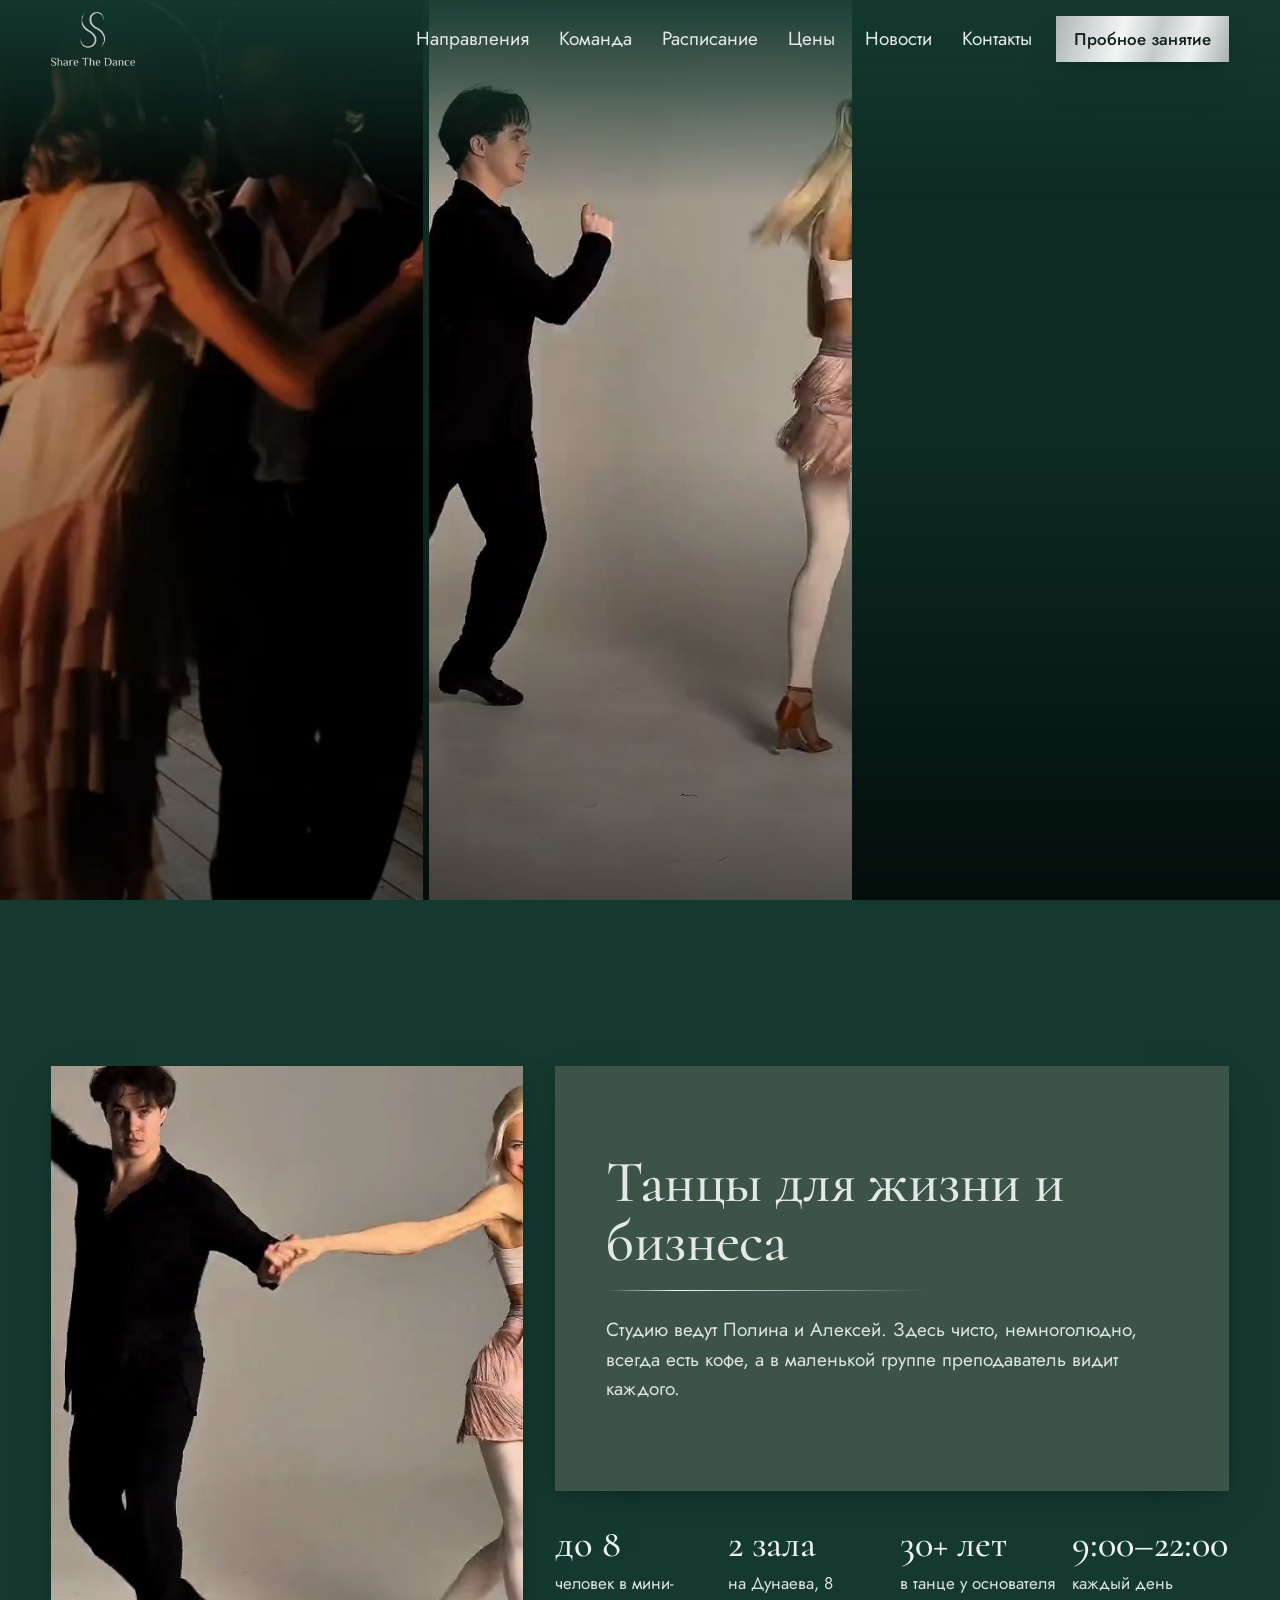
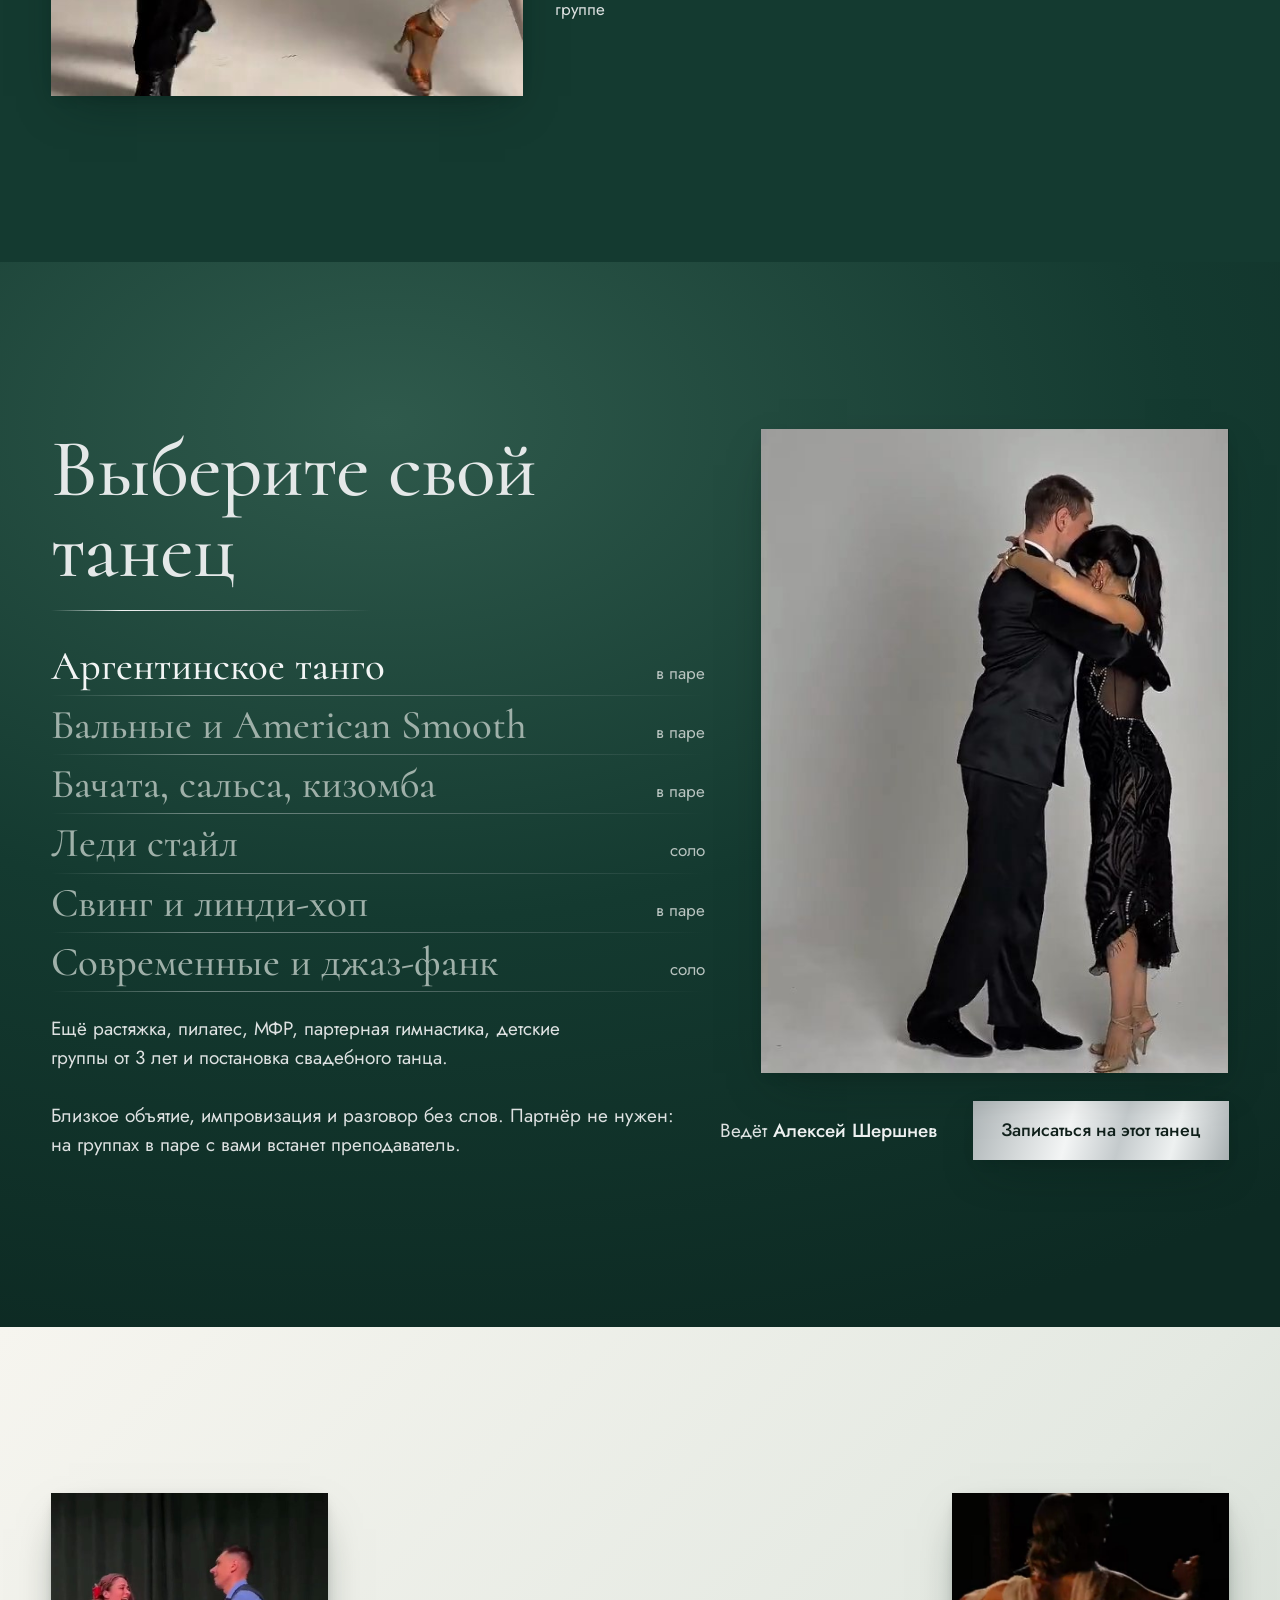
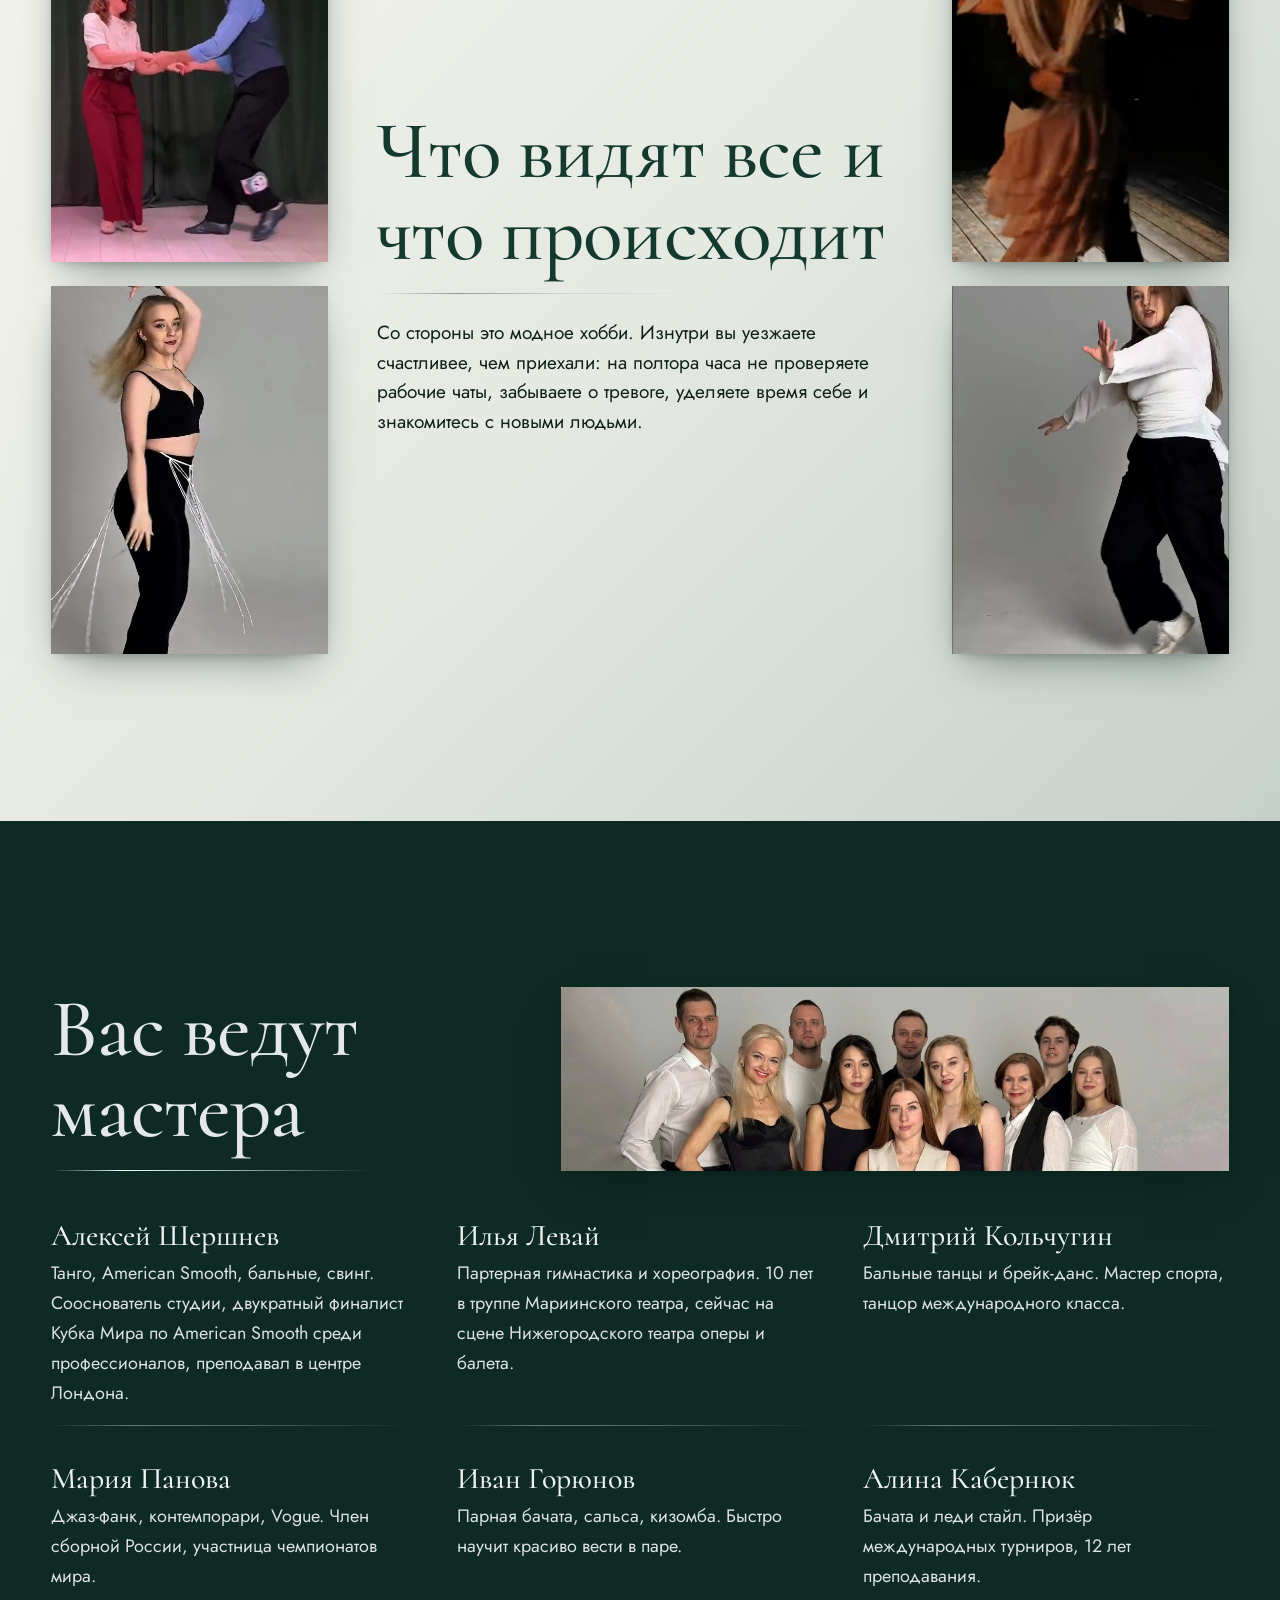
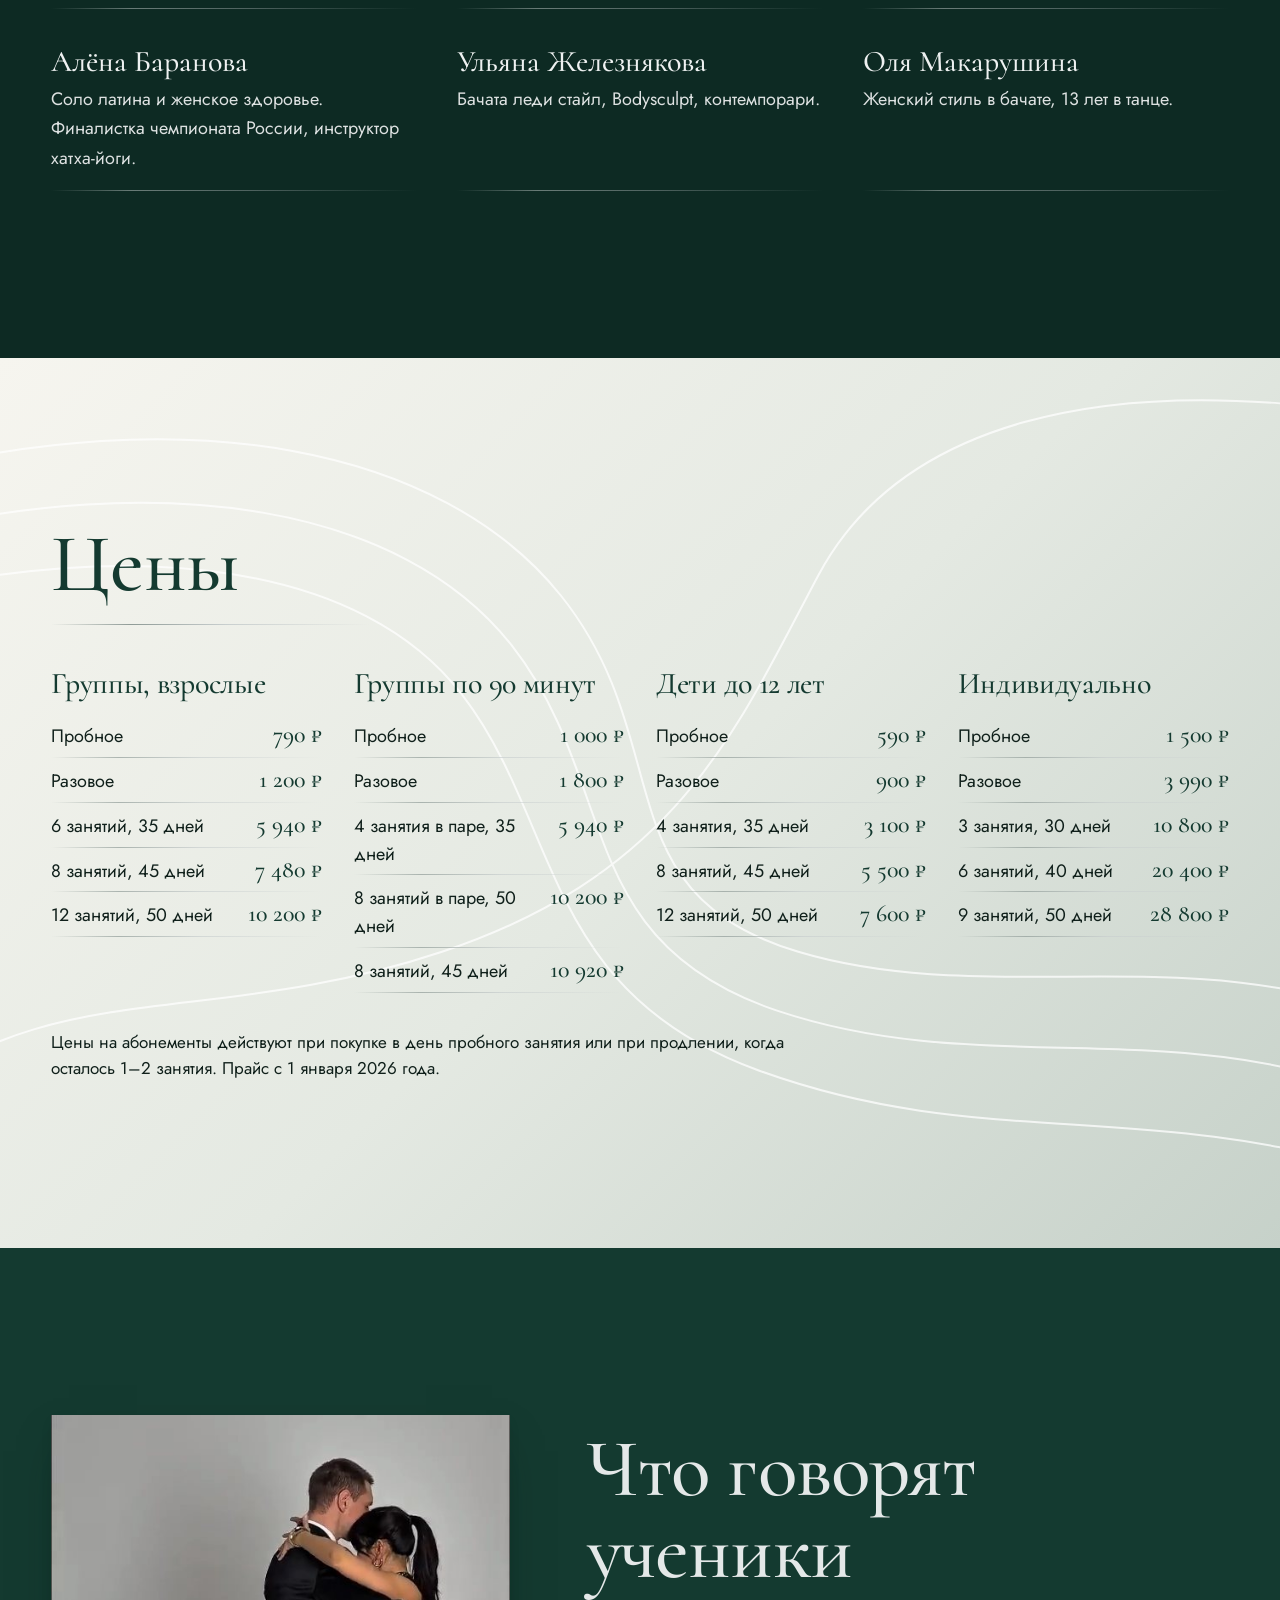
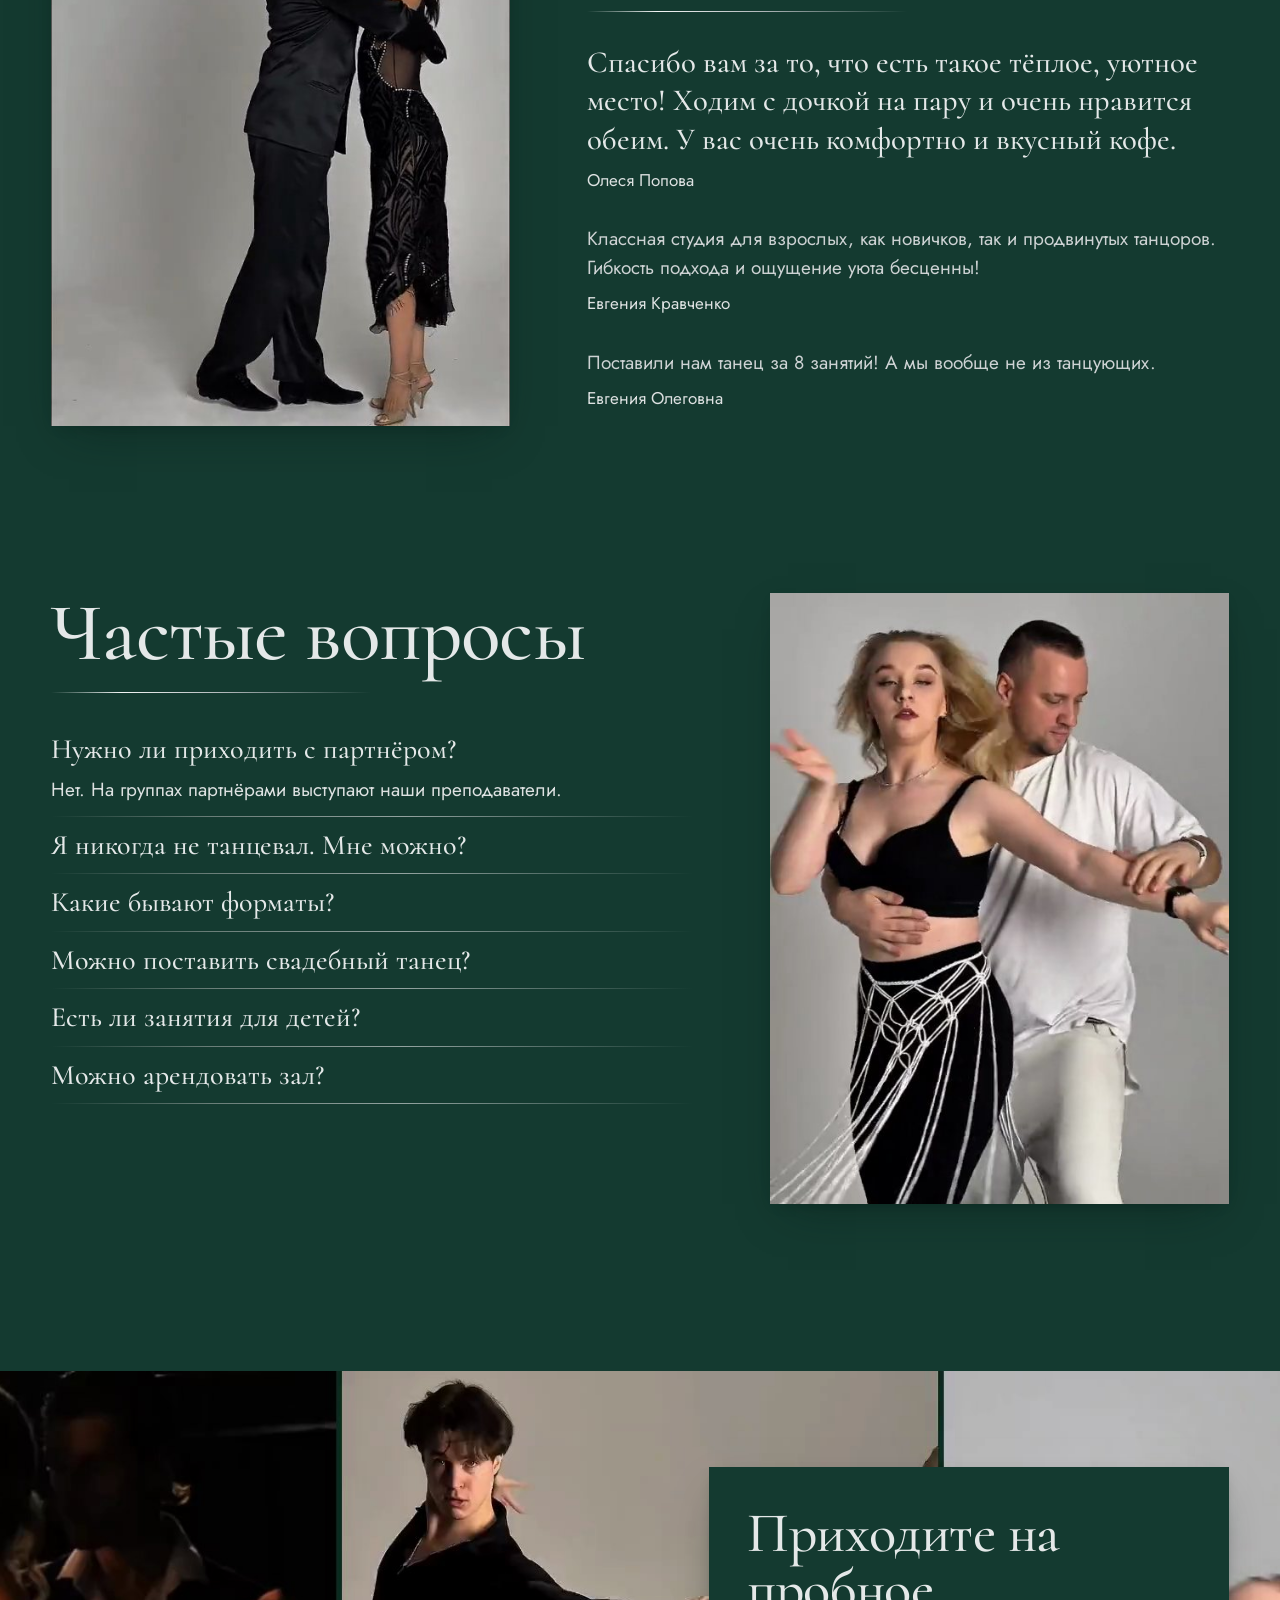
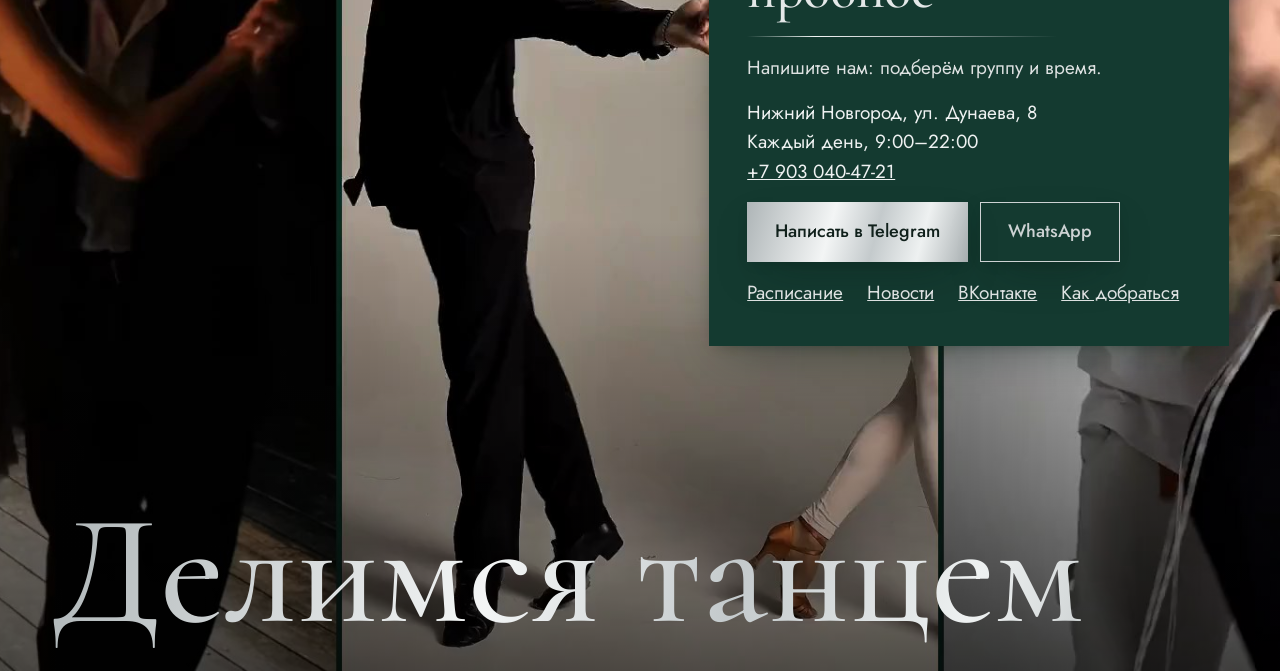
==== commit 0c0510b6: "Запуск: короче ожидание загрузки Co-Authored-By: Claude Opus 5.5 <noreply@anthropic.com>" ====
--- a/index.html
+++ b/index.html
@@ -165,6 +165,6 @@
   </div>
   <p class="endname metal" aria-hidden="true">Делимся танцем</p>
 </footer>
-<script src="js/main.js?v=1793540094"></script>
+<script src="js/main.js?v=1793540153"></script>
 </body>
 </html>
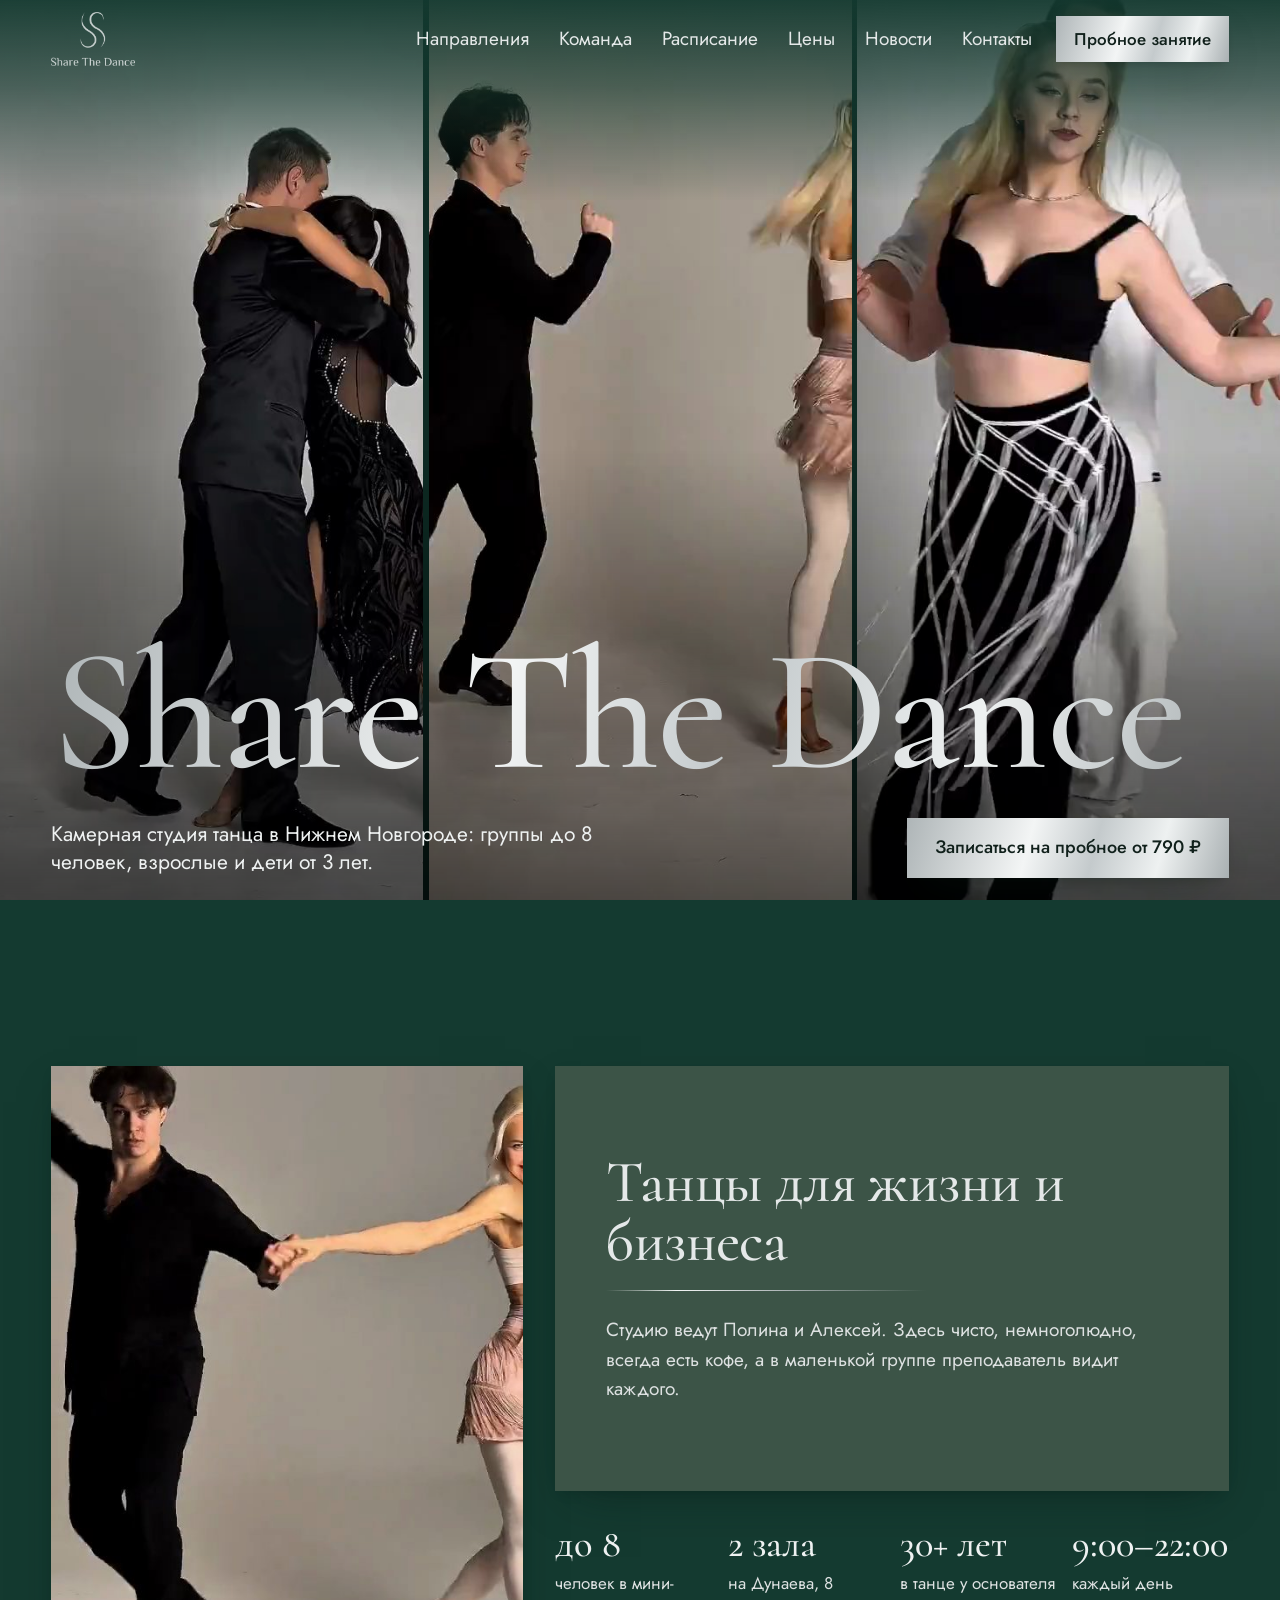
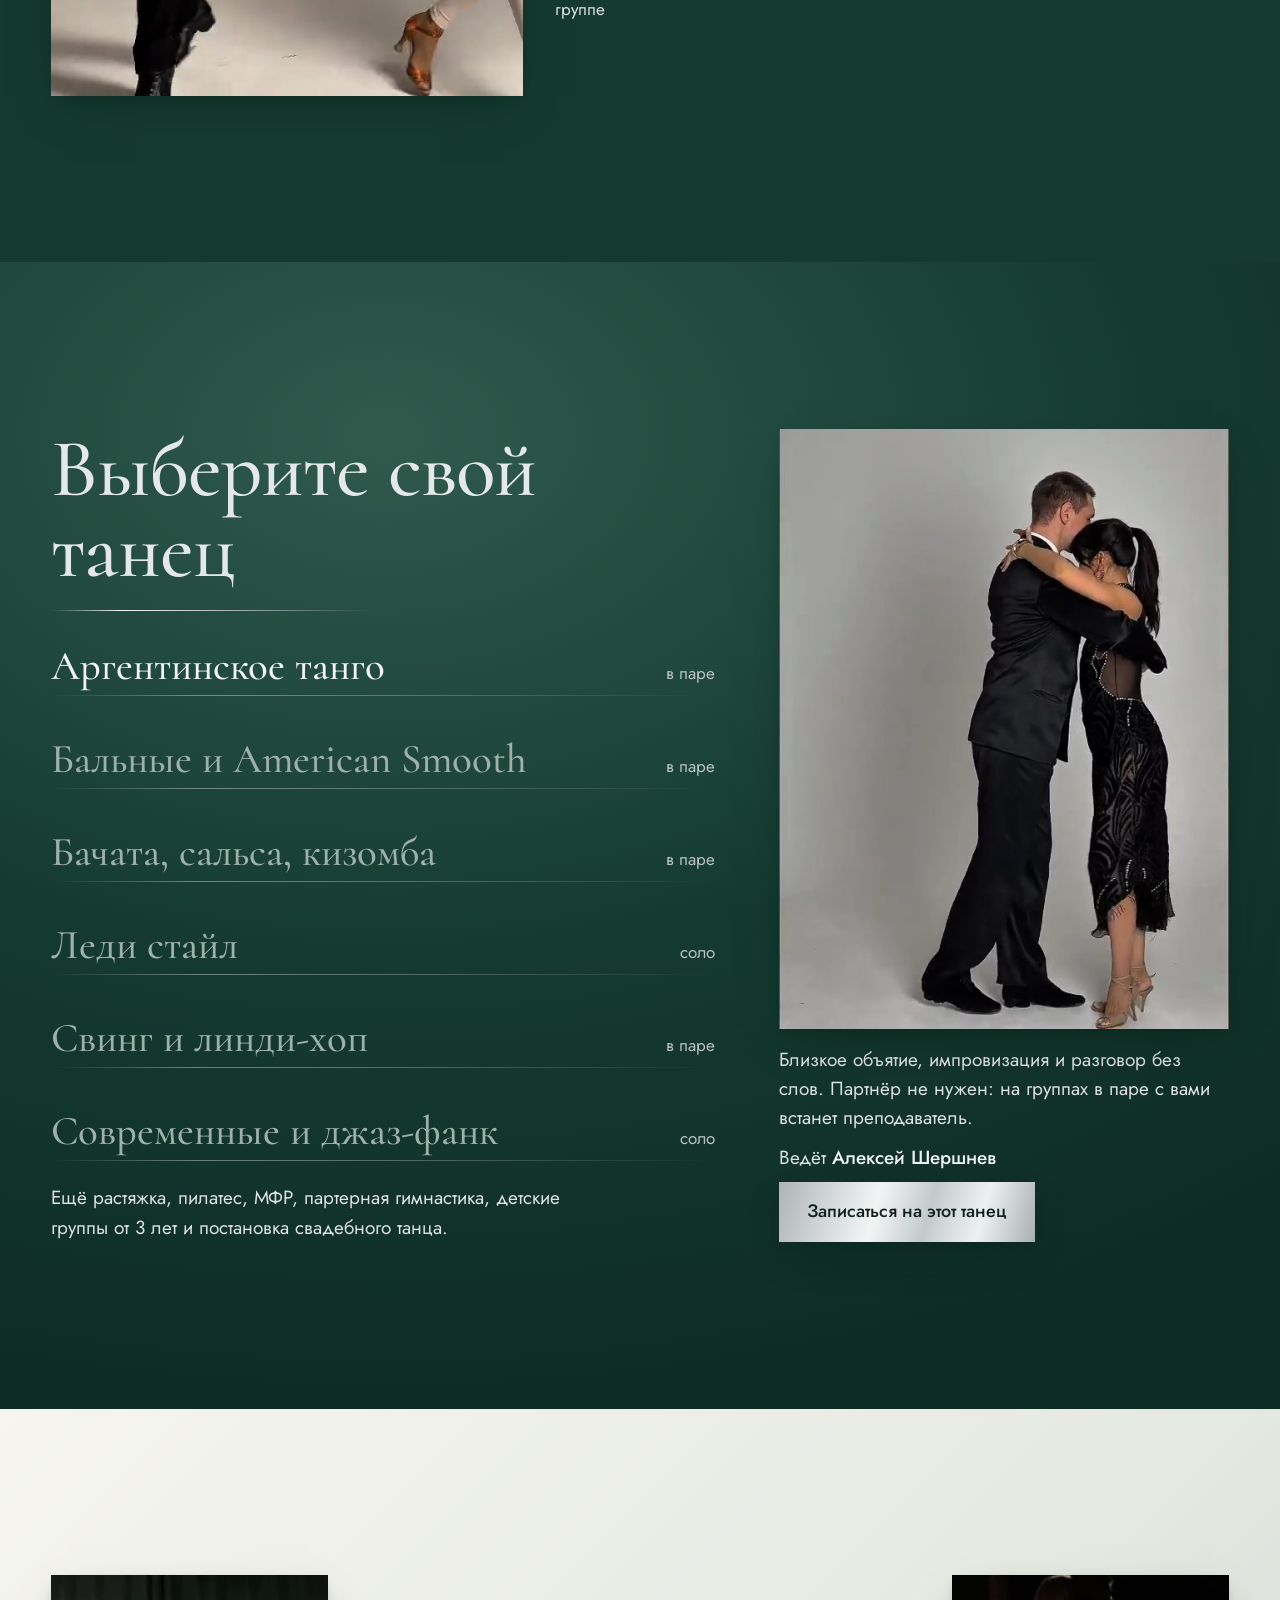
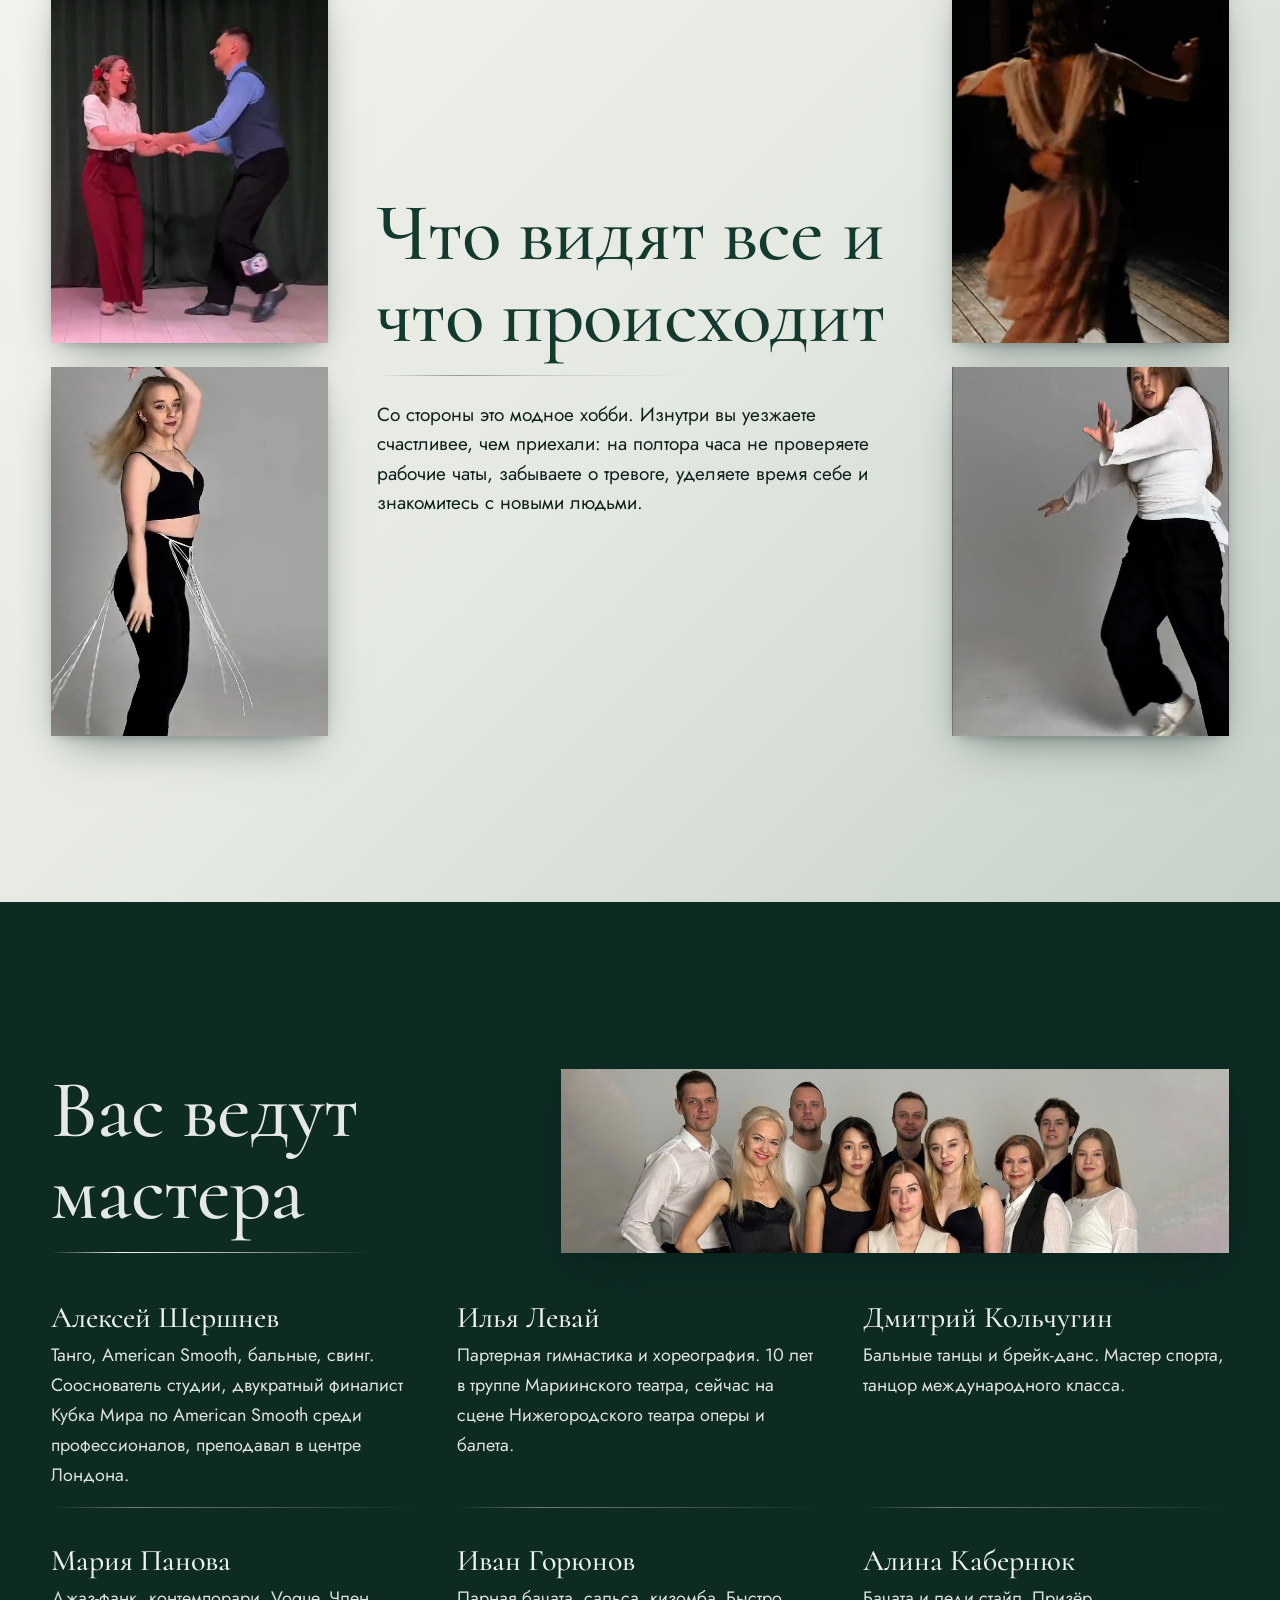
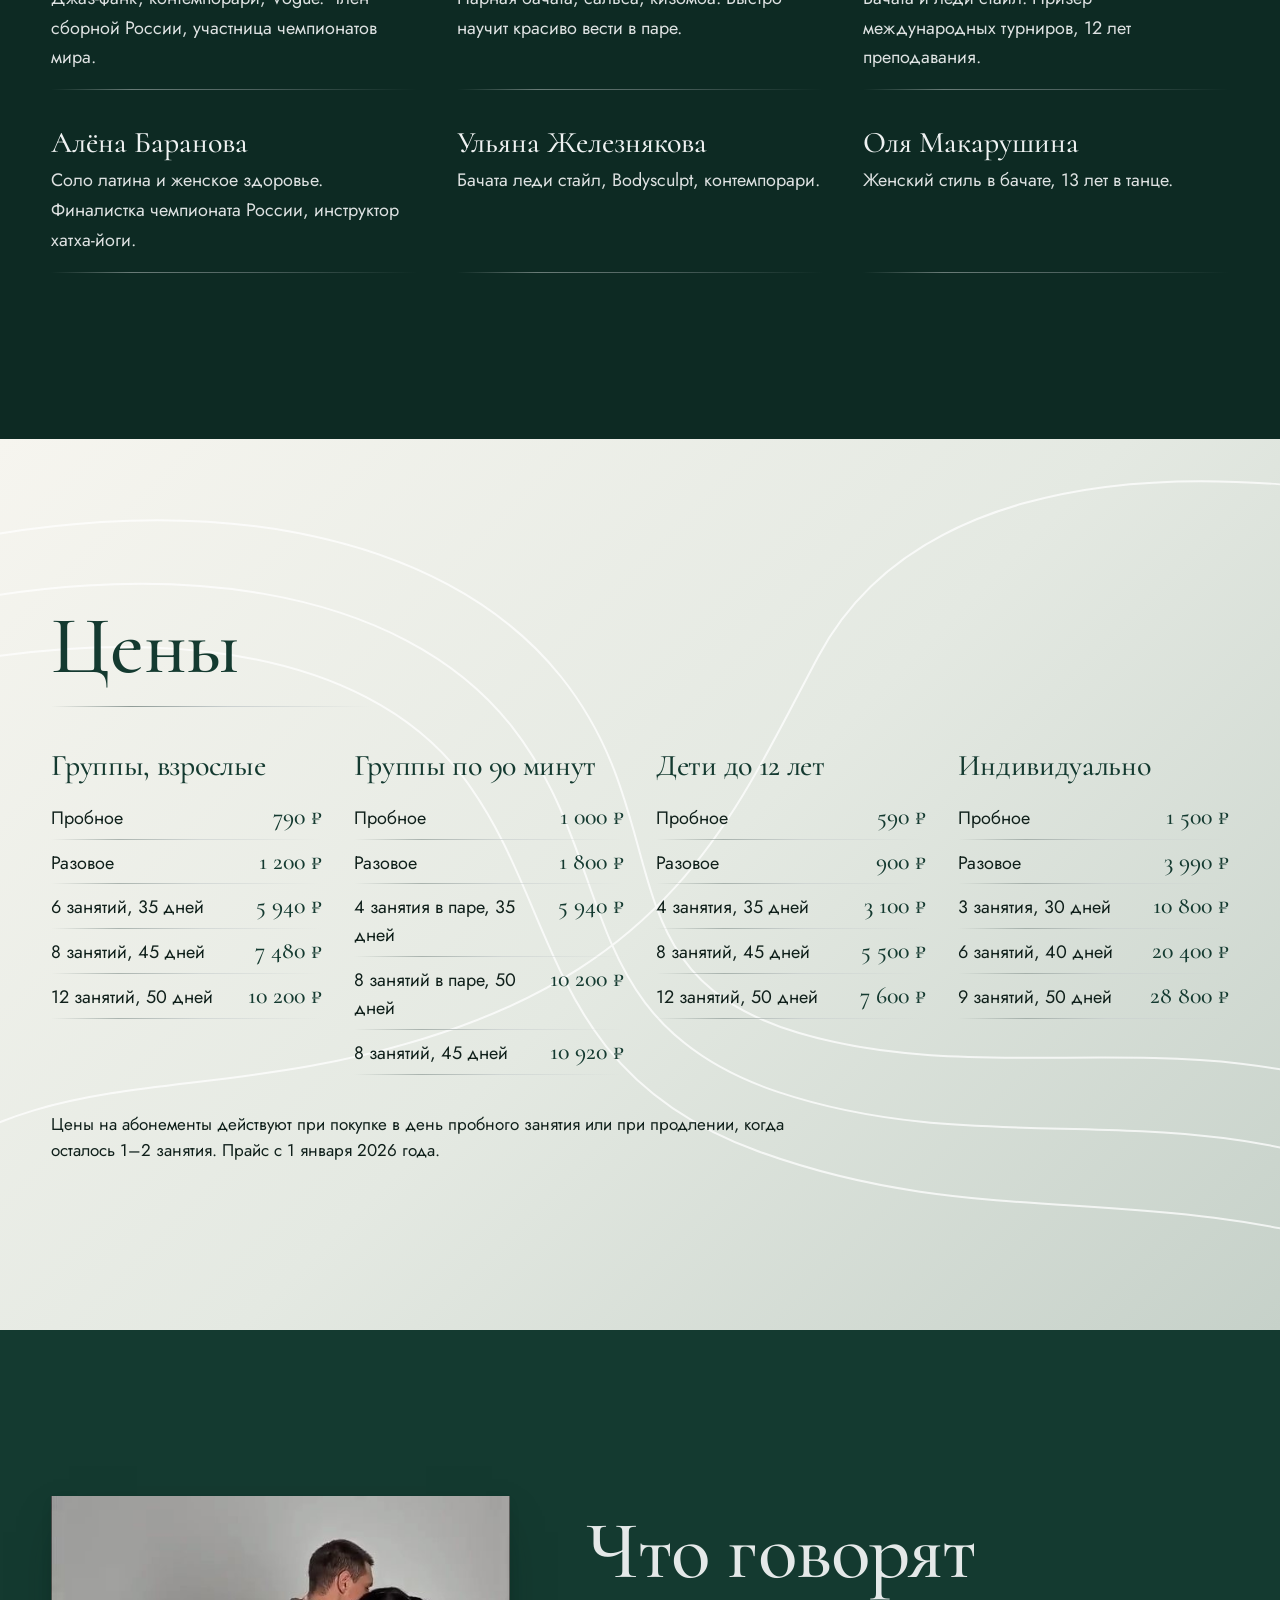
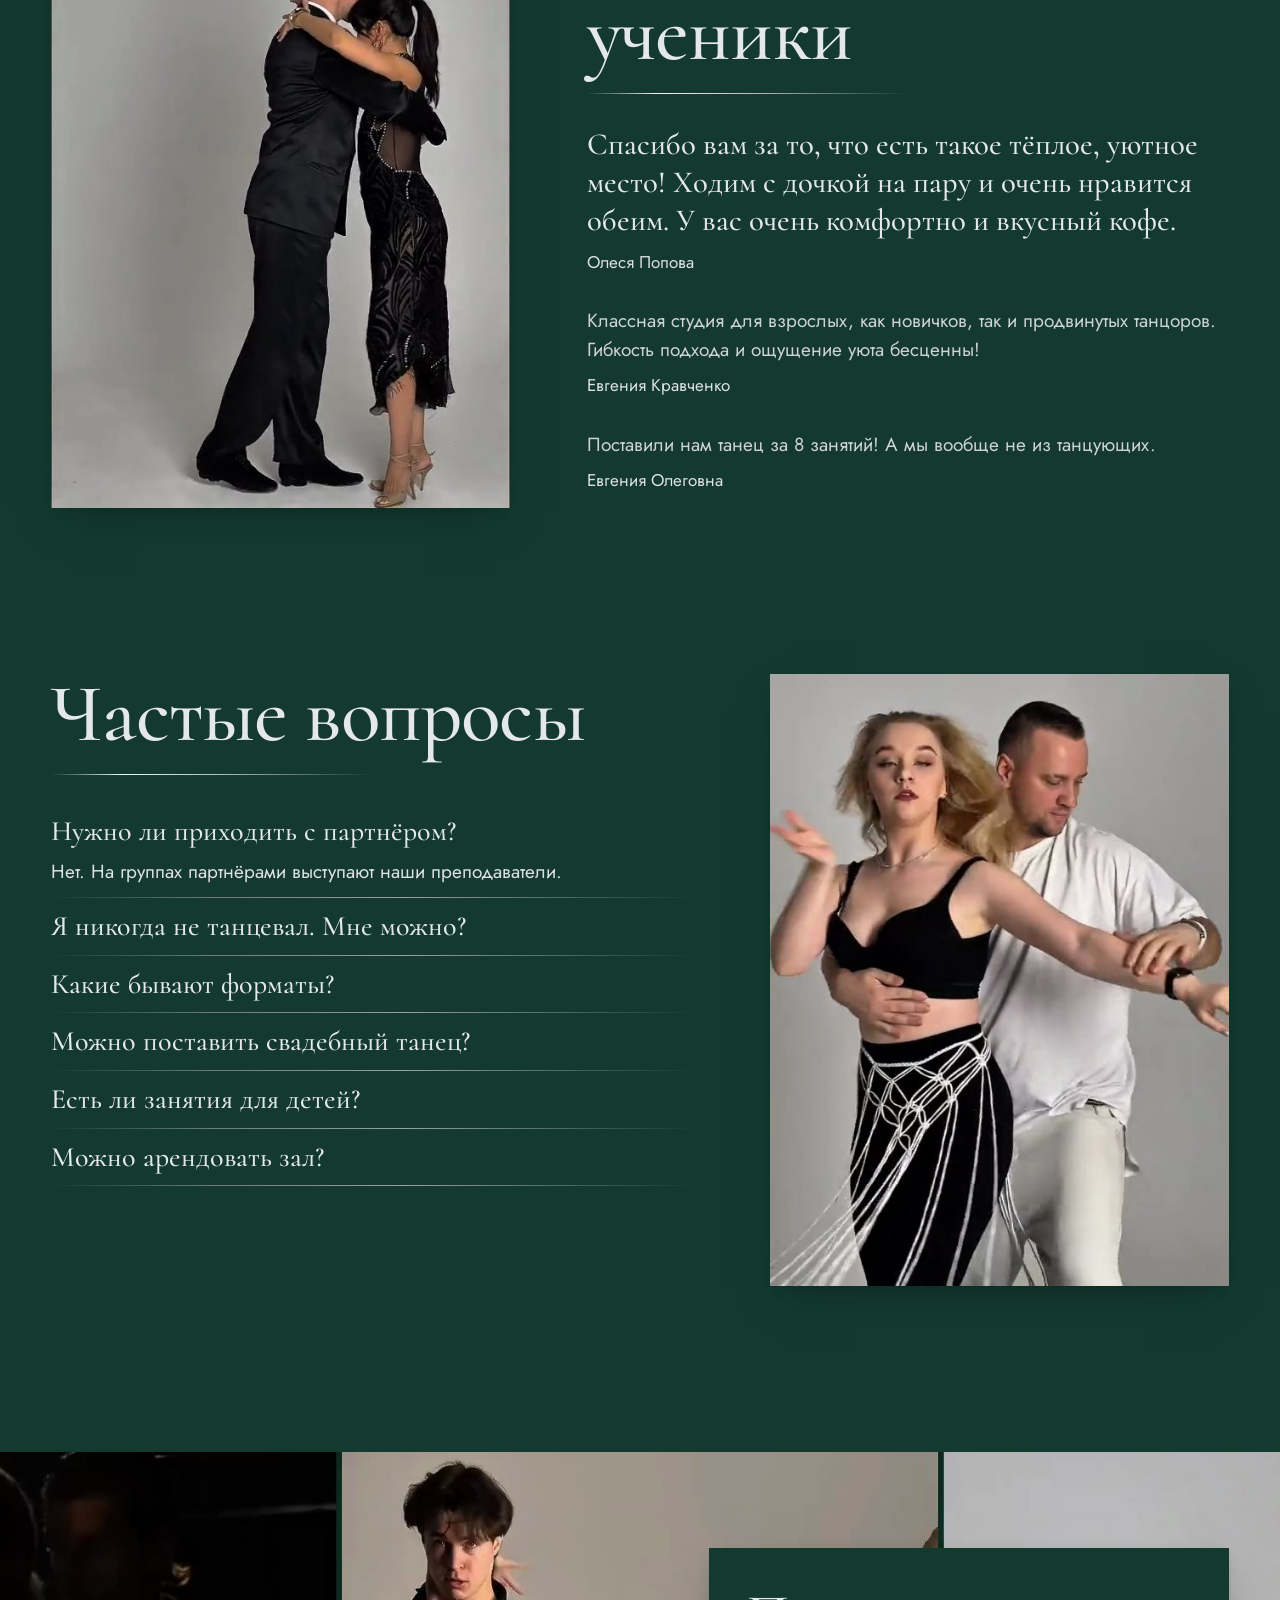
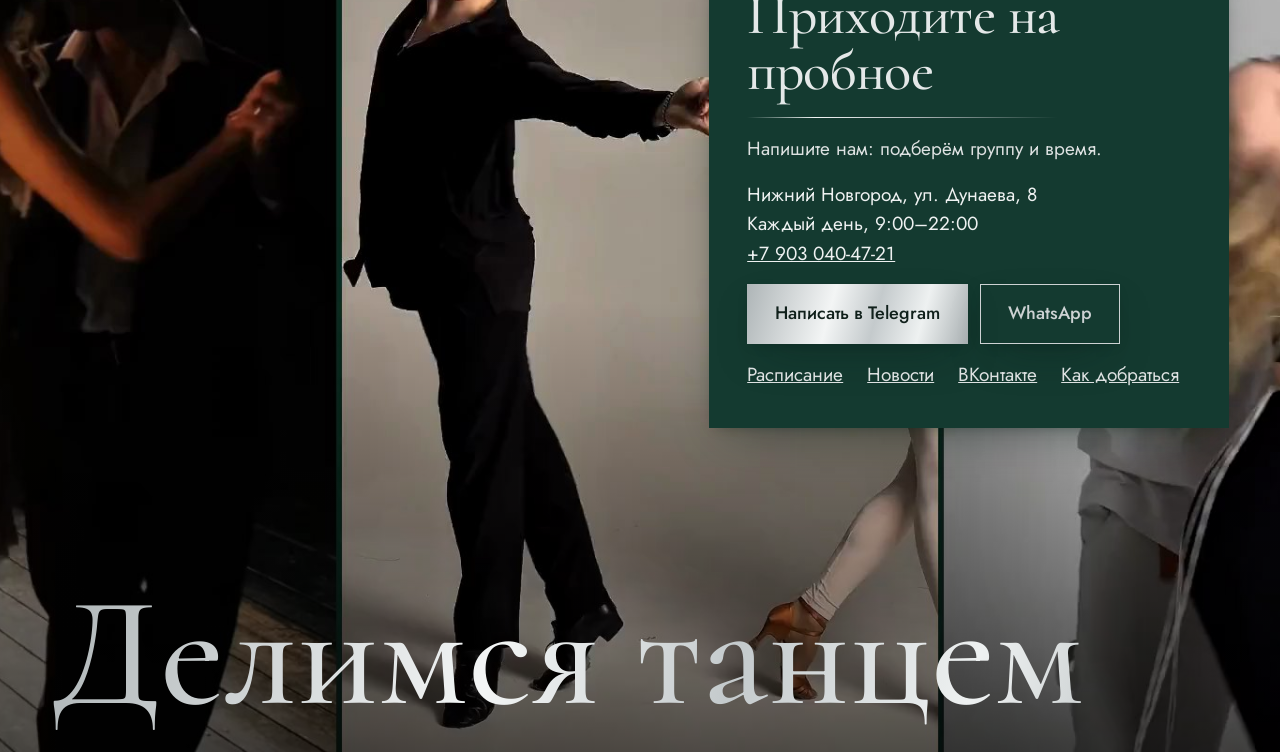
==== commit 61fbafde: "Быстрый старт, первое видео с чёткого кадра, описание и кнопка в колонке видео Co-Authored-By: Claud" ====
--- a/index.html
+++ b/index.html
@@ -10,7 +10,7 @@
 <link rel="preconnect" href="https://fonts.googleapis.com"><link rel="preconnect" href="https://fonts.gstatic.com" crossorigin>
 <link href="https://fonts.googleapis.com/css2?family=Cormorant:wght@500;600&family=Jost:wght@400;500&display=swap" rel="stylesheet">
 <script>document.documentElement.classList.add("js")</script>
-<link rel="stylesheet" href="css/style.css?v=1793540094">
+<link rel="stylesheet" href="css/style.css?v=1793540341">
 </head>
 <body>
 <header class="bar">
@@ -22,9 +22,9 @@
 <main id="top">
   <section class="hero">
     <div class="hero-cols" aria-label="Пары и солисты студии танцуют: танго на тёмной сцене, бальные танцы, бачата" role="img">
-      <div class="hc-w"><video class="hc" muted loop playsinline preload="auto" poster="img/col0.jpg"><source media="(max-width: 700px)" src="video/hero-tall.mp4" type="video/mp4"><source src="video/col0.mp4?v=1793539946" type="video/mp4"></video></div>
-      <div class="hc-w"><video class="hc" muted loop playsinline preload="auto" poster="img/col1.jpg" src="video/col1.mp4?v=1793539946"></video></div>
-      <div class="hc-w"><video class="hc" muted loop playsinline preload="auto" poster="img/col2.jpg" src="video/col2.mp4?v=1793539946"></video></div>
+      <div class="hc-w"><video class="hc" muted loop playsinline preload="auto" poster="img/col0.jpg?v=1793540341" src="video/col0.mp4?v=1793540341"></video></div>
+      <div class="hc-w"><video class="hc" muted loop playsinline preload="auto" poster="img/col1.jpg" src="video/col1.mp4?v=1793540341"></video></div>
+      <div class="hc-w"><video class="hc" muted loop playsinline preload="auto" poster="img/col2.jpg" src="video/col2.mp4?v=1793540341"></video></div>
     </div>
     <div class="hero-text">
       <h1 class="metal" id="wordmark">Share The Dance</h1>
@@ -65,12 +65,13 @@
       </div>
       <figure class="stage rv">
         <div class="stage-media" id="stageMedia"><video class="on" autoplay muted loop playsinline poster="img/tango.jpg" src="video/tango.mp4" aria-label="Пара танцует"></video></div>
-      </figure>
-      <div class="stage-text rv">
+      
+        <div class="stage-text ">
           <p id="stageText">Близкое объятие, импровизация и разговор без слов. Партнёр не нужен: на группах в паре с вами встанет преподаватель.</p>
           <p class="who">Ведёт <b id="stageWho">Алексей Шершнев</b></p>
           <a class="btn" id="stageLink" href="https://t.me/share_the_dance">Записаться на этот танец</a>
         </div>
+      </figure>
     </div>
   </section>
 
@@ -165,6 +166,6 @@
   </div>
   <p class="endname metal" aria-hidden="true">Делимся танцем</p>
 </footer>
-<script src="js/main.js?v=1793540153"></script>
+<script src="js/main.js?v=1793540341"></script>
 </body>
 </html>
--- a/css/style.css
+++ b/css/style.css
@@ -273,3 +273,15 @@
 .js .hc-w.in { transform: translate3d(0, 0, 0); transition: transform 1.2s cubic-bezier(.22,.8,.2,1); }
 .js .hc-w.done { will-change: auto; transform: none; transition: none; }
 @media (max-width: 700px) { .hero-cols { grid-template-columns: 1fr; } .hc-w:nth-child(n+2) { display: none; } }
+
+/* Направления: справа колонка видео с описанием и кнопкой, слева список на ту же высоту */
+.stage-text { display: grid; grid-column: auto; gap: 10px; justify-items: start; margin-top: 16px; }
+.stage-text #stageText { flex: none; }
+.stage-text .btn { margin-left: 0; }
+@media (min-width: 1001px) {
+  .styles-in { grid-template-columns: minmax(0, 1fr) min(38vw, calc((100svh - 300px) * .75)); gap: 64px; }
+  .stage { display: block; }
+  .stage-media { flex: none; width: 100%; height: auto; aspect-ratio: 3 / 4; }
+  .styles-list { display: flex; flex-direction: column; }
+  .menu { flex: 1; align-content: space-between; }
+}
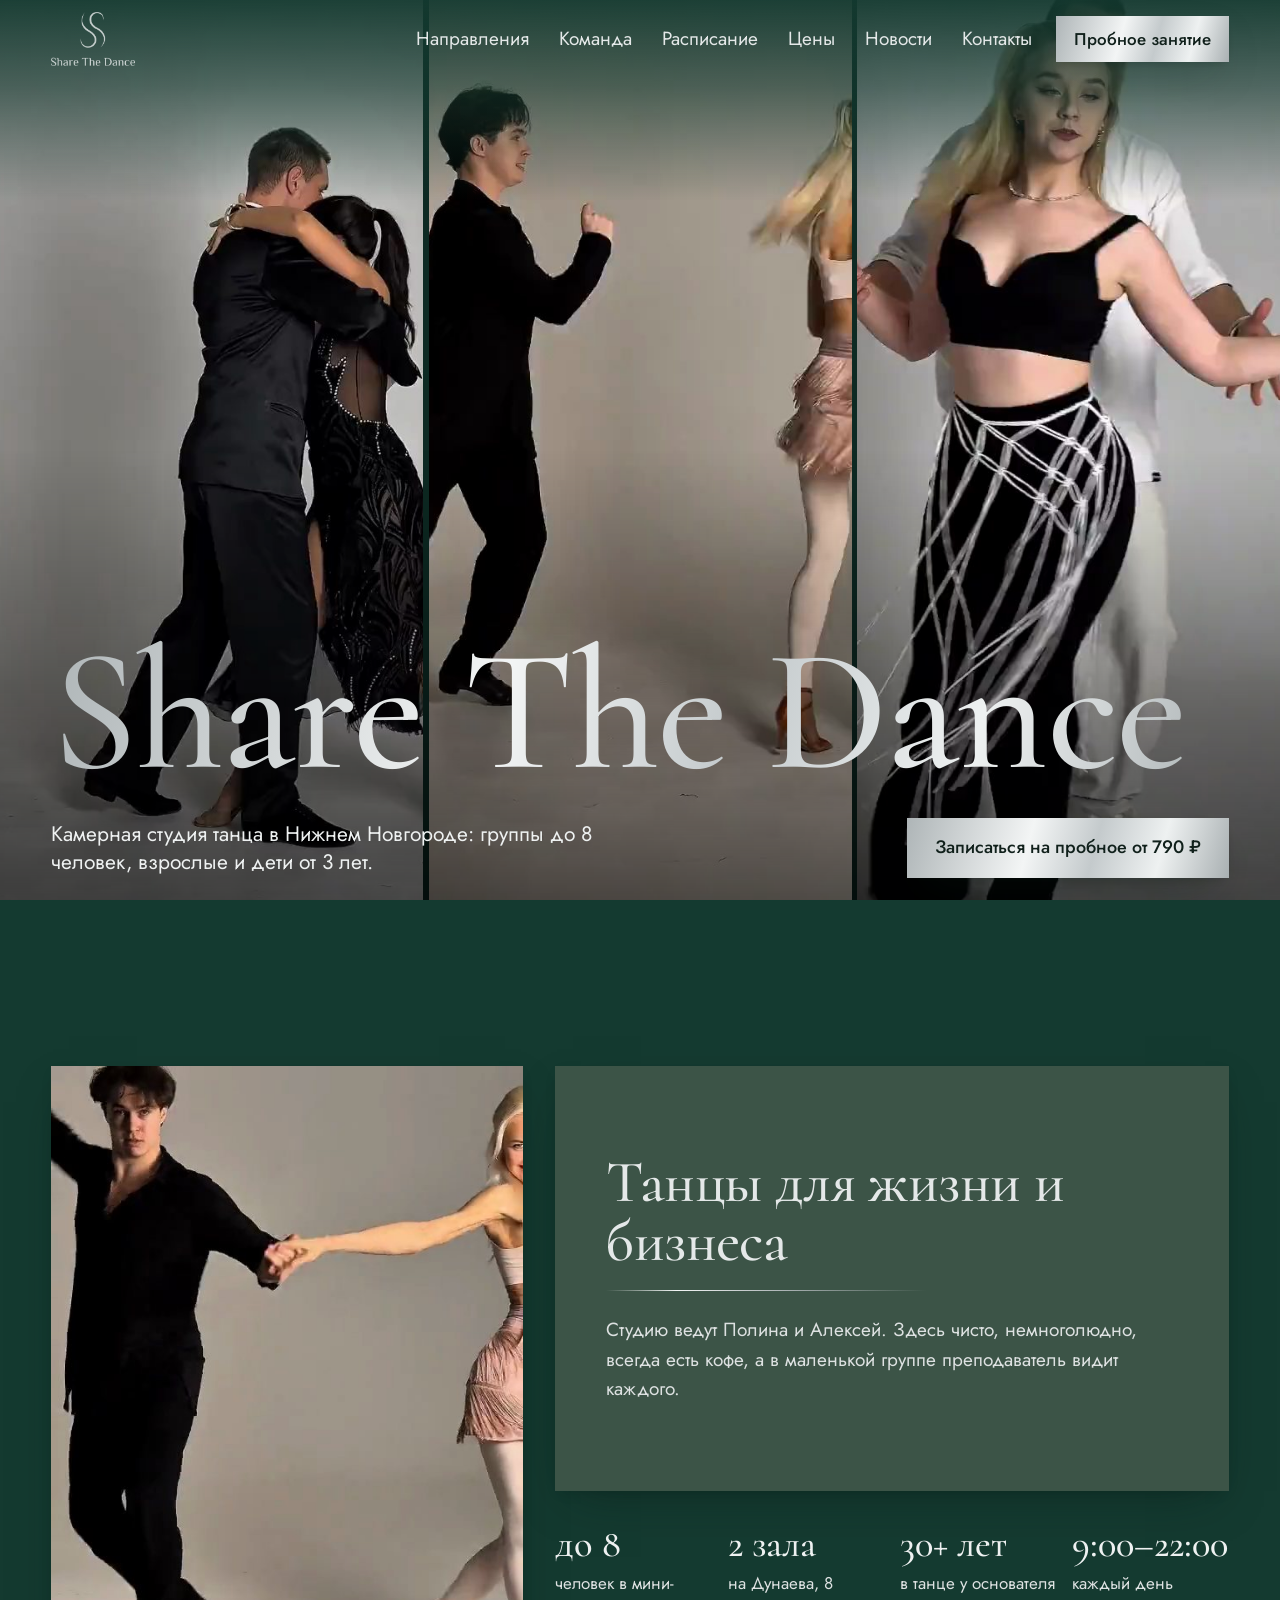
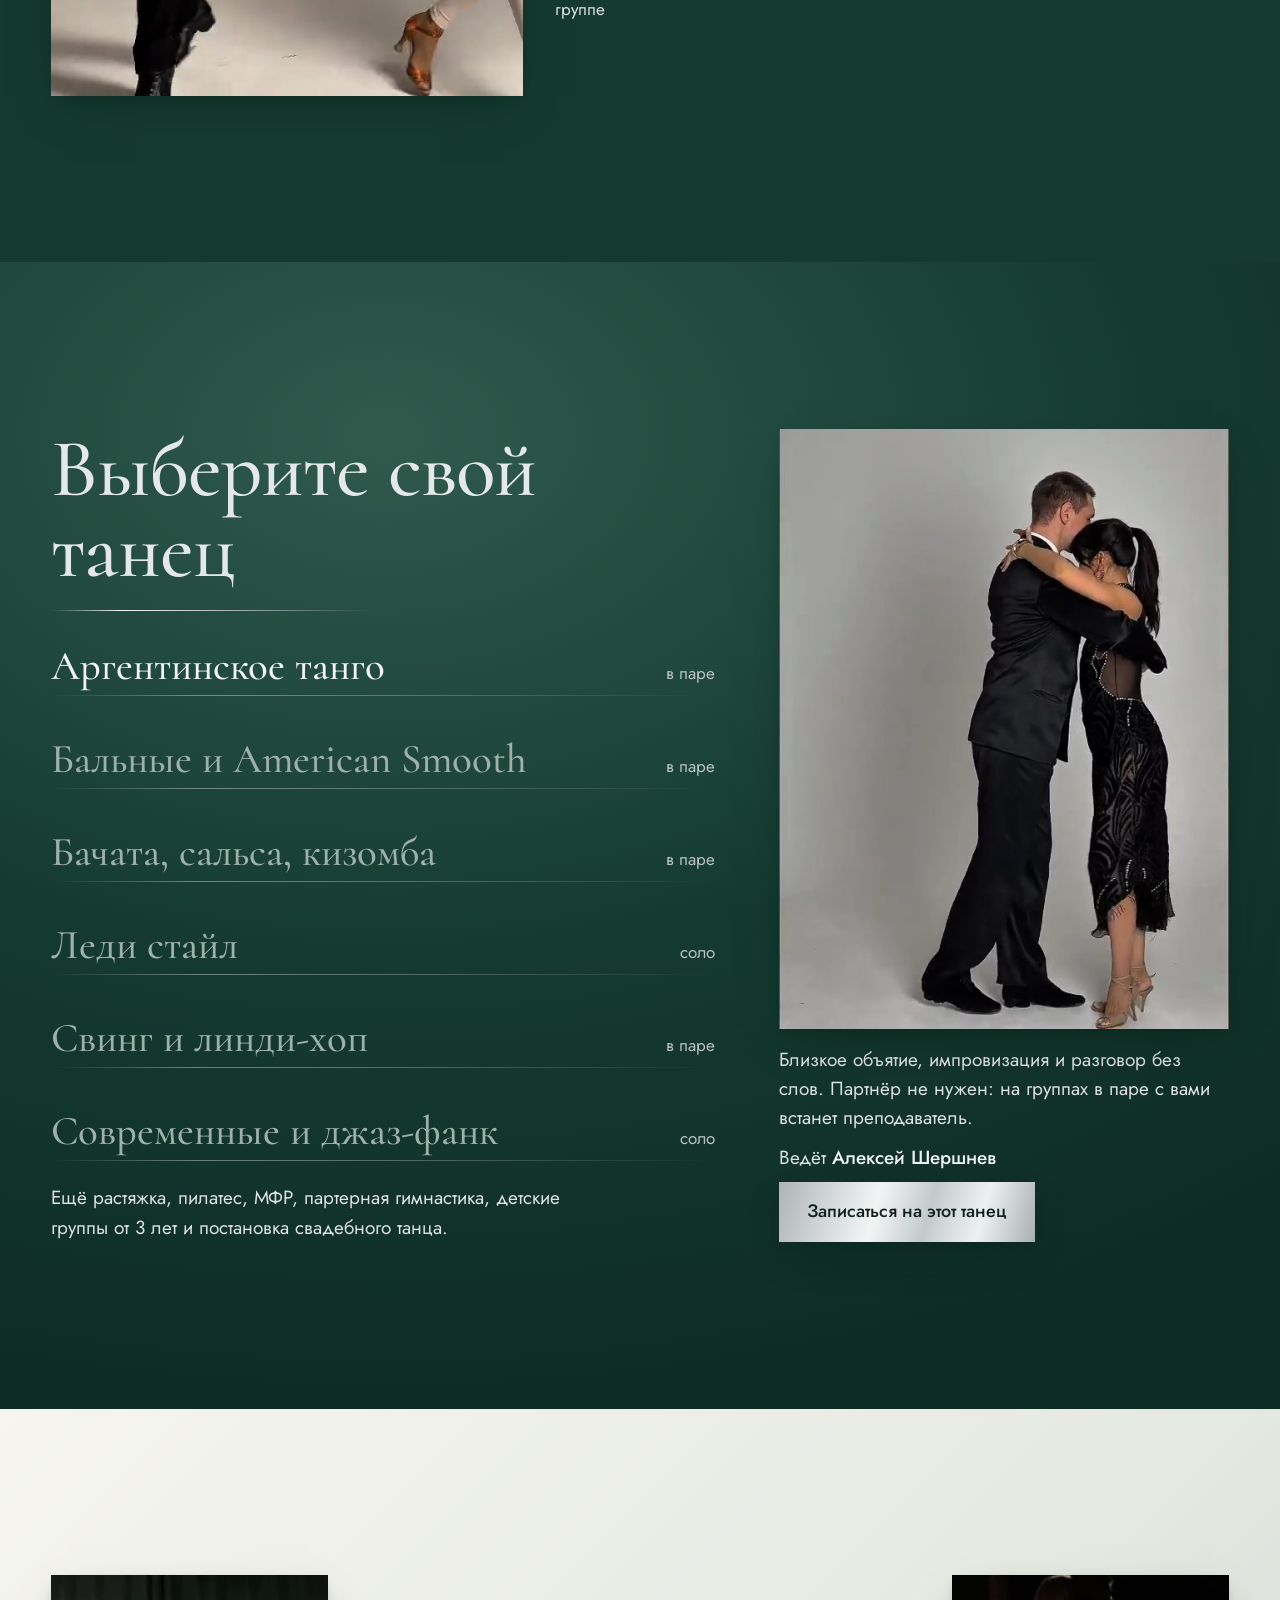
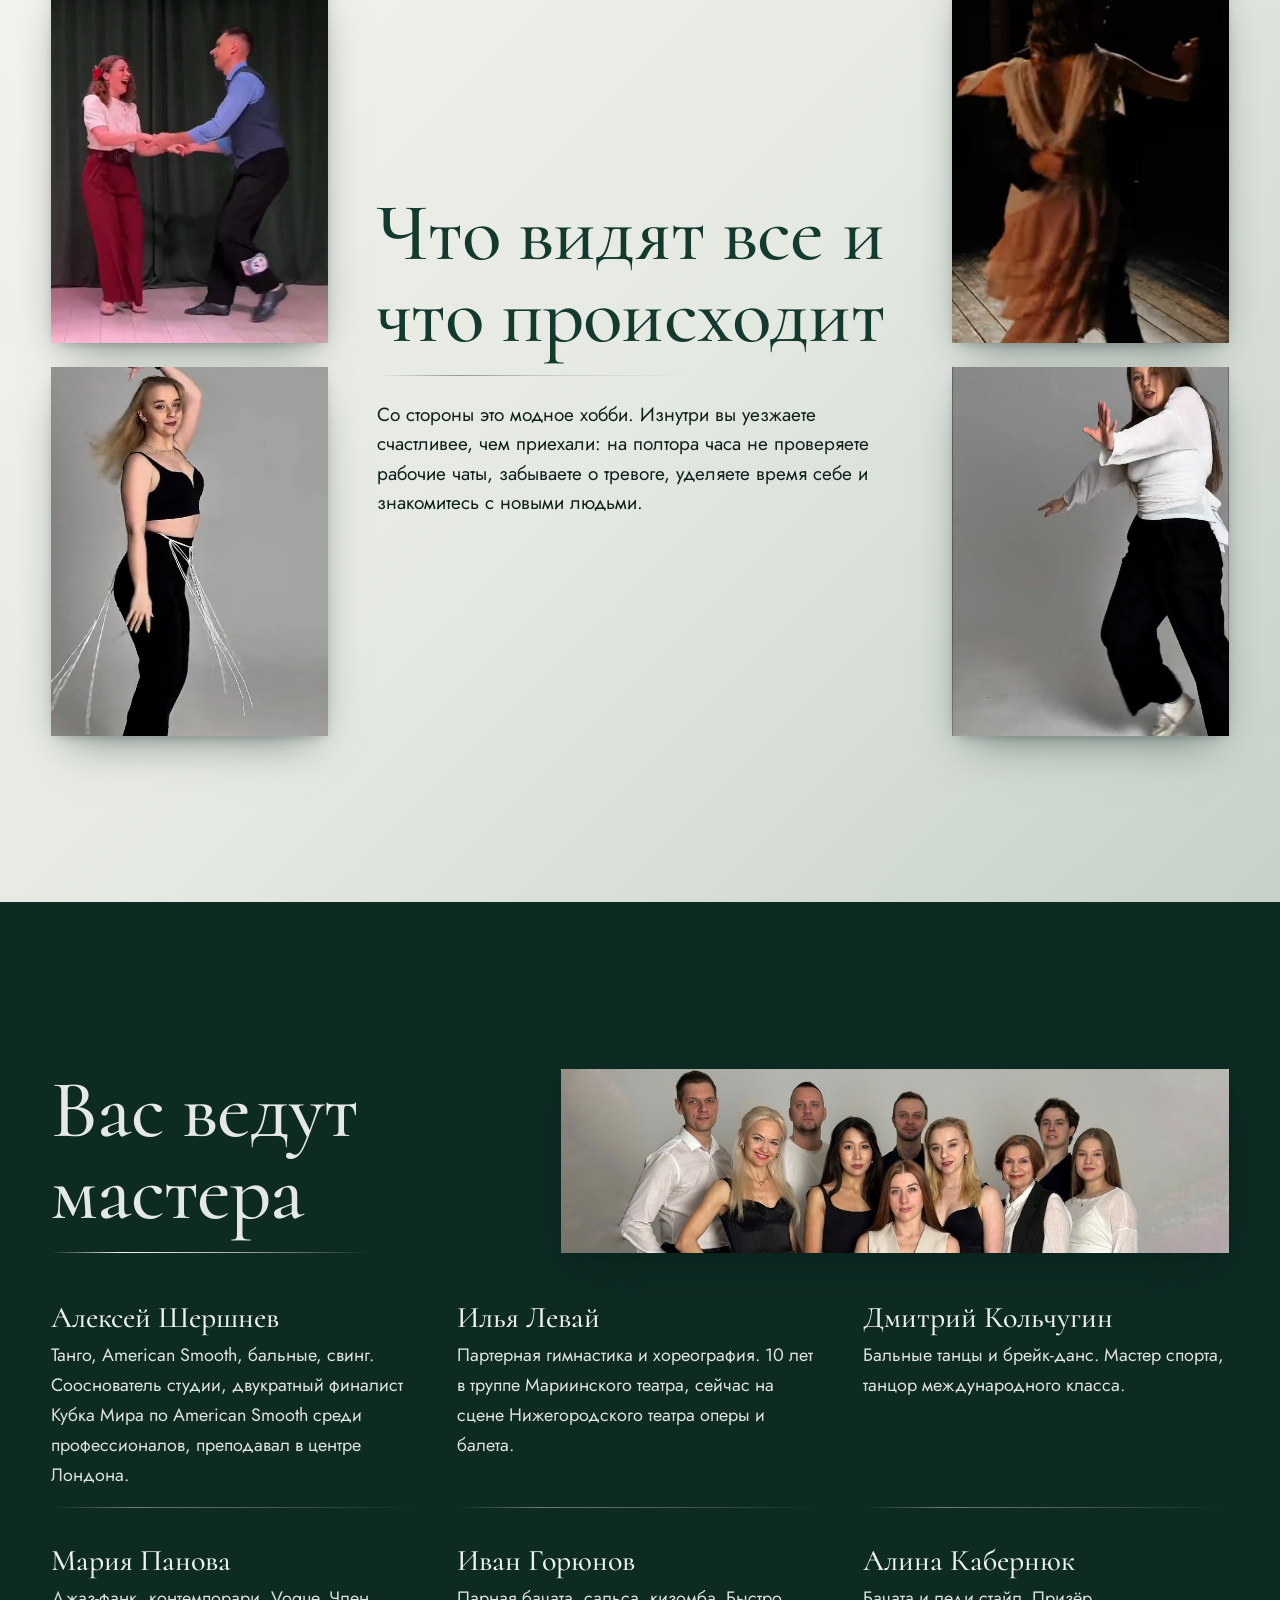
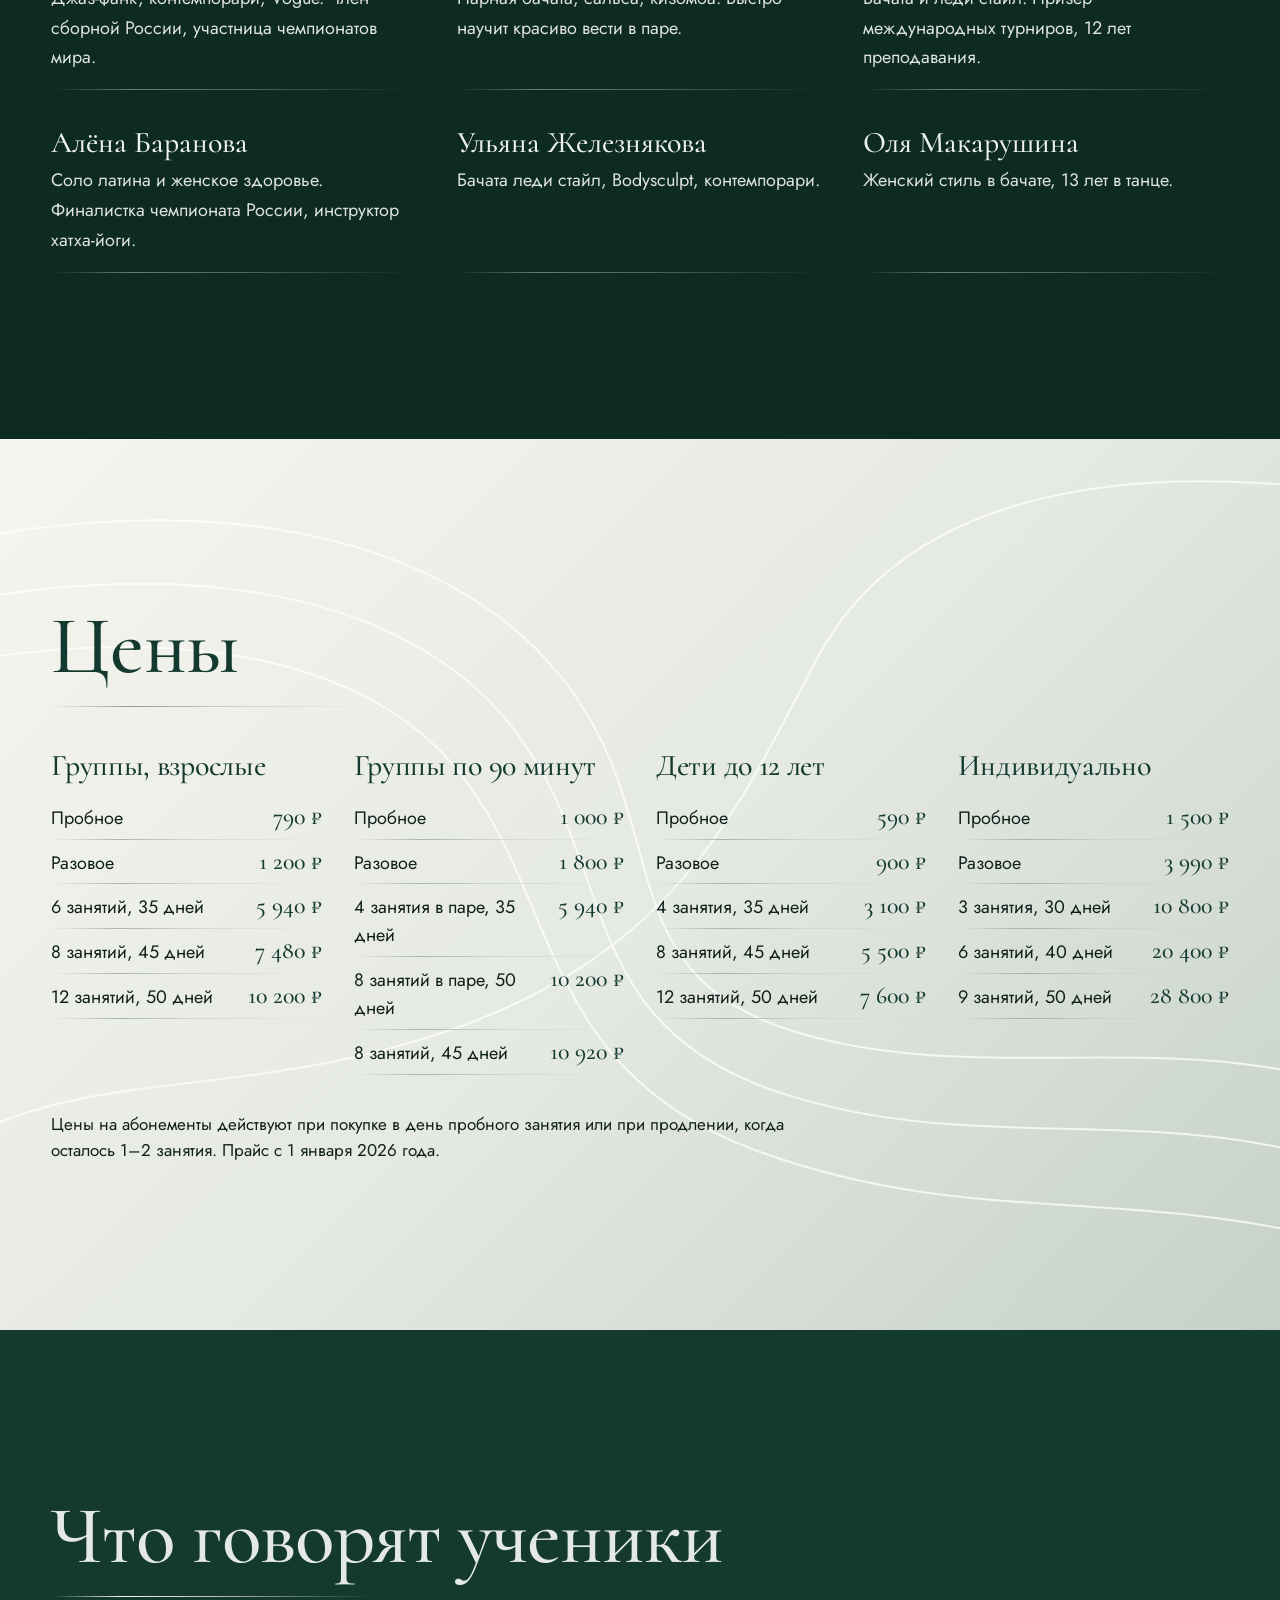
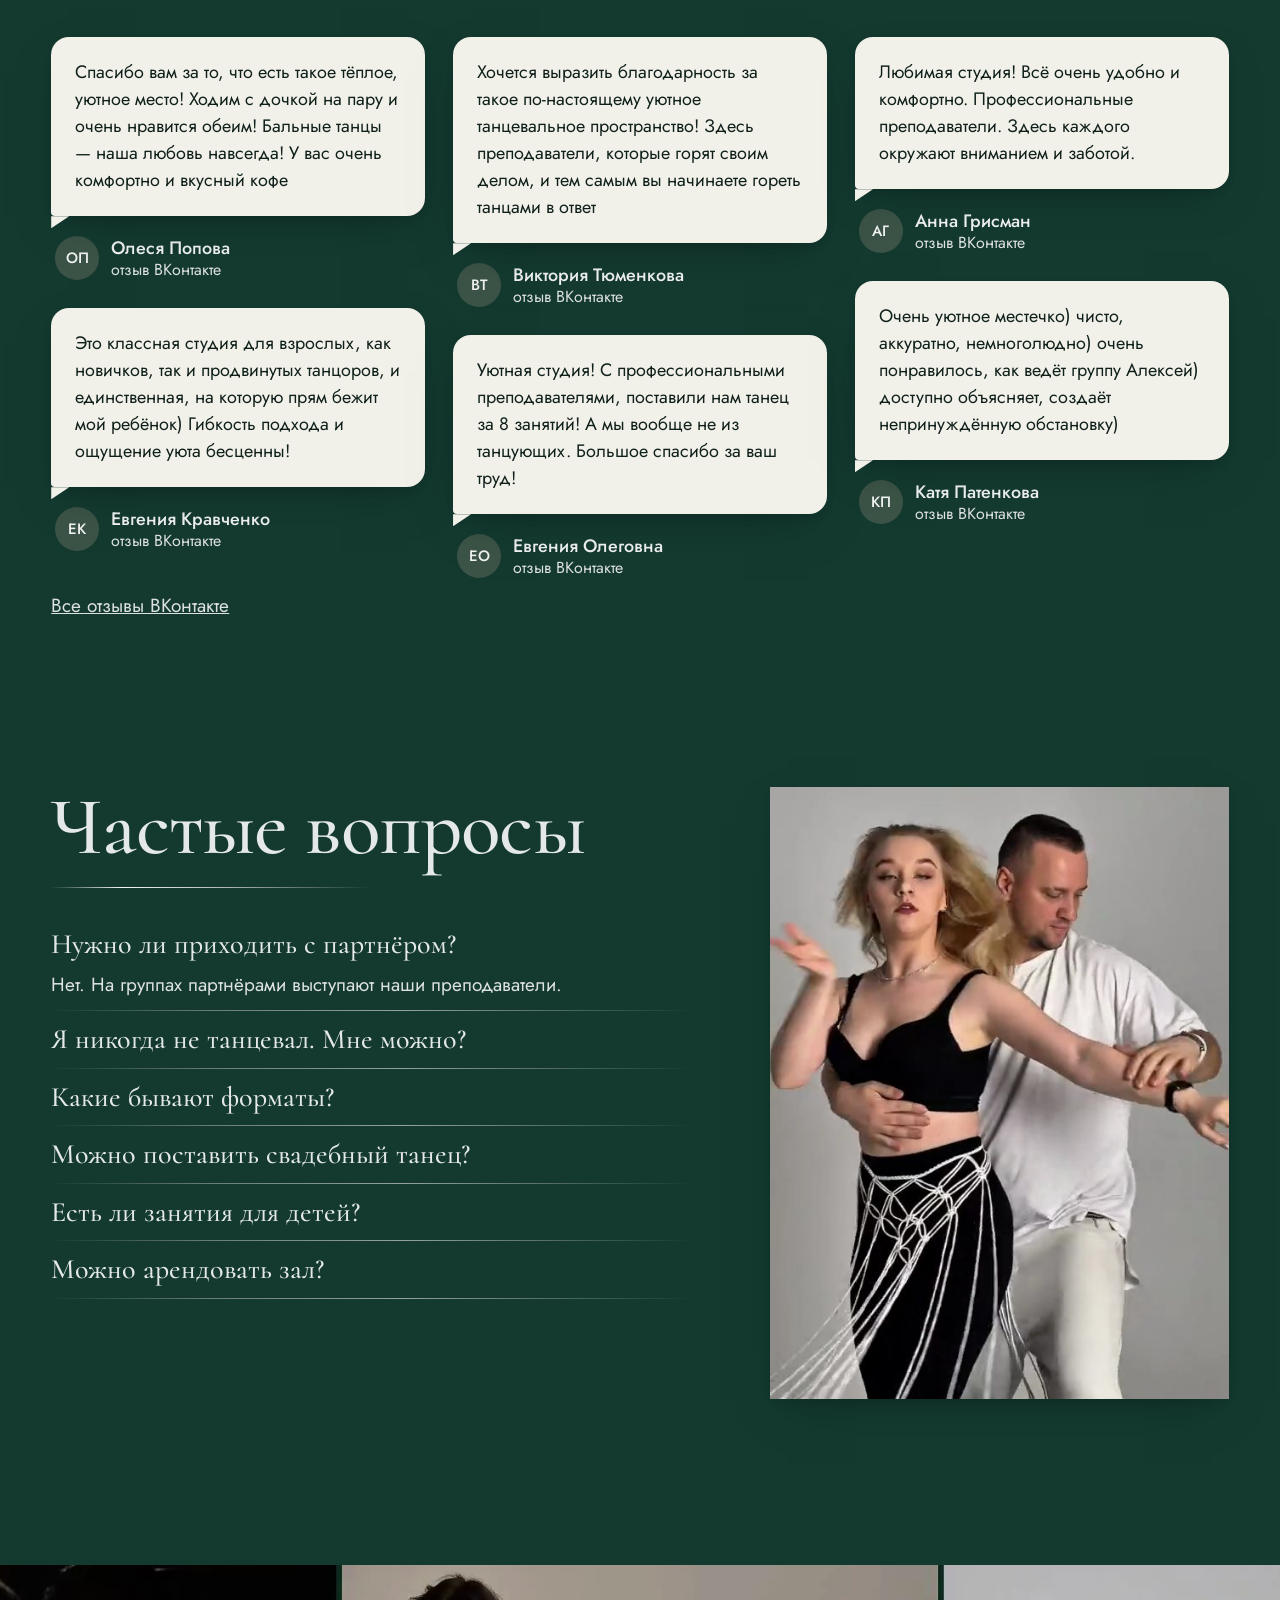
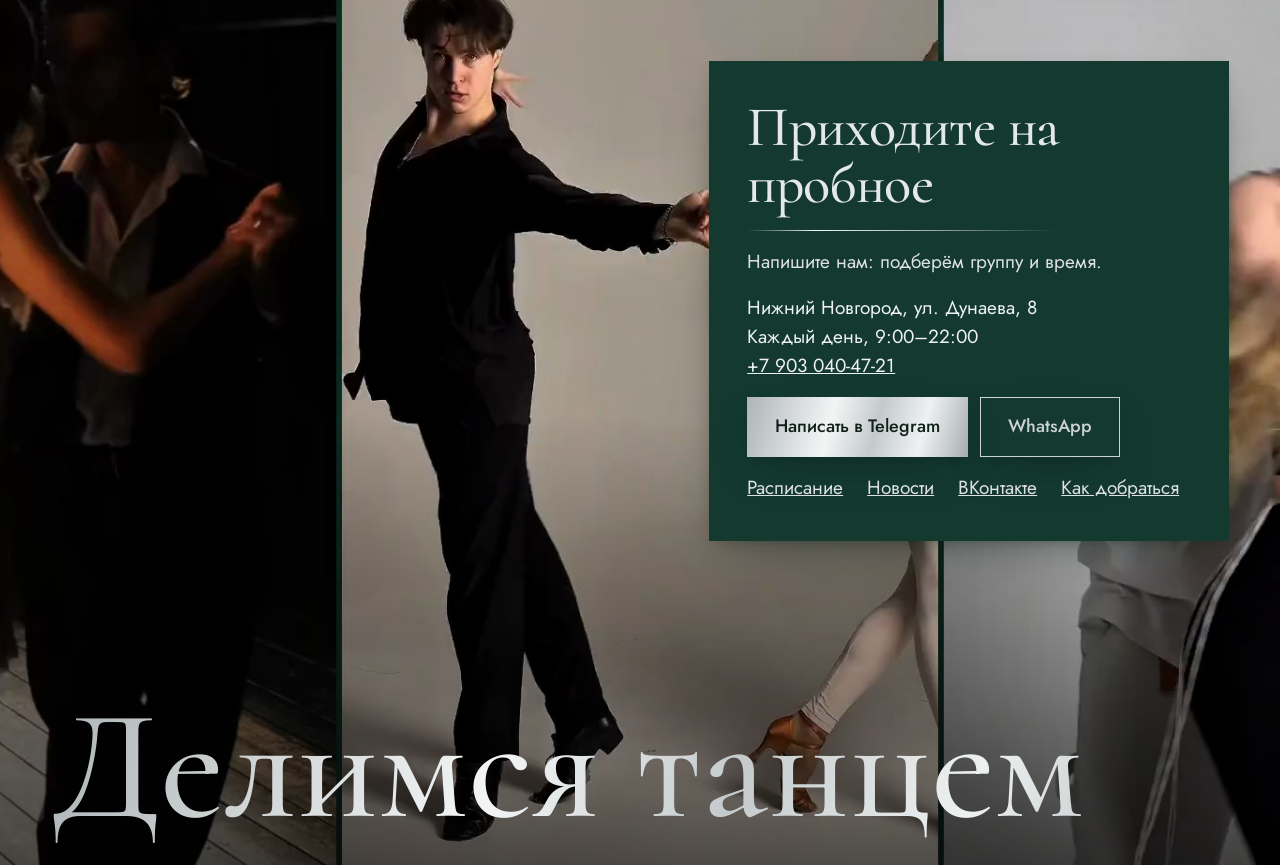
==== commit b58c00de: "Загрузка: сначала только первый экран; отзывы-реплики; расписание таблицей Co-Authored-By: Claude Op" ====
--- a/index.html
+++ b/index.html
@@ -10,7 +10,7 @@
 <link rel="preconnect" href="https://fonts.googleapis.com"><link rel="preconnect" href="https://fonts.gstatic.com" crossorigin>
 <link href="https://fonts.googleapis.com/css2?family=Cormorant:wght@500;600&family=Jost:wght@400;500&display=swap" rel="stylesheet">
 <script>document.documentElement.classList.add("js")</script>
-<link rel="stylesheet" href="css/style.css?v=1793540341">
+<link rel="stylesheet" href="css/style.css?v=1793540481">
 </head>
 <body>
 <header class="bar">
@@ -22,9 +22,9 @@
 <main id="top">
   <section class="hero">
     <div class="hero-cols" aria-label="Пары и солисты студии танцуют: танго на тёмной сцене, бальные танцы, бачата" role="img">
-      <div class="hc-w"><video class="hc" muted loop playsinline preload="auto" poster="img/col0.jpg?v=1793540341" src="video/col0.mp4?v=1793540341"></video></div>
-      <div class="hc-w"><video class="hc" muted loop playsinline preload="auto" poster="img/col1.jpg" src="video/col1.mp4?v=1793540341"></video></div>
-      <div class="hc-w"><video class="hc" muted loop playsinline preload="auto" poster="img/col2.jpg" src="video/col2.mp4?v=1793540341"></video></div>
+      <div class="hc-w"><video class="hc" muted loop playsinline preload="auto" poster="img/col0.jpg?v=1793540341" src="video/col0.mp4?v=1793540481"></video></div>
+      <div class="hc-w"><video class="hc" muted loop playsinline preload="auto" poster="img/col1.jpg" src="video/col1.mp4?v=1793540481"></video></div>
+      <div class="hc-w"><video class="hc" muted loop playsinline preload="auto" poster="img/col2.jpg" src="video/col2.mp4?v=1793540481"></video></div>
     </div>
     <div class="hero-text">
       <h1 class="metal" id="wordmark">Share The Dance</h1>
@@ -64,7 +64,7 @@
         <p class="also">Ещё растяжка, пилатес, МФР, партерная гимнастика, детские группы от 3 лет и постановка свадебного танца.</p>
       </div>
       <figure class="stage rv">
-        <div class="stage-media" id="stageMedia"><video class="on" autoplay muted loop playsinline poster="img/tango.jpg" src="video/tango.mp4" aria-label="Пара танцует"></video></div>
+        <div class="stage-media" id="stageMedia"><video class="on" muted loop playsinline preload="none" poster="img/tango.jpg" data-src="video/tango.mp4" aria-label="Пара танцует"></video></div>
       
         <div class="stage-text ">
           <p id="stageText">Близкое объятие, импровизация и разговор без слов. Партнёр не нужен: на группах в паре с вами встанет преподаватель.</p>
@@ -129,13 +129,16 @@
   </section>
 
   <section class="voice wrap">
-    <img class="rv" src="img/tango.jpg" width="540" height="720" alt="Пара в объятии аргентинского танго" loading="lazy">
-    <div class="rv">
-      <h2>Что говорят ученики</h2>
-      <blockquote><p>Спасибо вам за то, что есть такое тёплое, уютное место! Ходим с дочкой на пару и очень нравится обеим. У вас очень комфортно и вкусный кофе.</p><footer>Олеся Попова</footer></blockquote>
-      <blockquote class="small"><p>Классная студия для взрослых, как новичков, так и продвинутых танцоров. Гибкость подхода и ощущение уюта бесценны!</p><footer>Евгения Кравченко</footer></blockquote>
-      <blockquote class="small"><p>Поставили нам танец за 8 занятий! А мы вообще не из танцующих.</p><footer>Евгения Олеговна</footer></blockquote>
+    <h2 class="rv">Что говорят ученики</h2>
+    <div class="talk">
+      <figure class="msg rv"><blockquote>Спасибо вам за то, что есть такое тёплое, уютное место! Ходим с дочкой на пару и очень нравится обеим! Бальные танцы — наша любовь навсегда! У вас очень комфортно и вкусный кофе</blockquote><figcaption><span class="ava" aria-hidden="true">ОП</span><span><b>Олеся Попова</b>отзыв ВКонтакте</span></figcaption></figure>
+      <figure class="msg rv"><blockquote>Это классная студия для взрослых, как новичков, так и продвинутых танцоров, и единственная, на которую прям бежит мой ребёнок) Гибкость подхода и ощущение уюта бесценны!</blockquote><figcaption><span class="ava" aria-hidden="true">ЕК</span><span><b>Евгения Кравченко</b>отзыв ВКонтакте</span></figcaption></figure>
+      <figure class="msg rv"><blockquote>Хочется выразить благодарность за такое по-настоящему уютное танцевальное пространство! Здесь преподаватели, которые горят своим делом, и тем самым вы начинаете гореть танцами в ответ</blockquote><figcaption><span class="ava" aria-hidden="true">ВТ</span><span><b>Виктория Тюменкова</b>отзыв ВКонтакте</span></figcaption></figure>
+      <figure class="msg rv"><blockquote>Уютная студия! С профессиональными преподавателями, поставили нам танец за 8 занятий! А мы вообще не из танцующих. Большое спасибо за ваш труд!</blockquote><figcaption><span class="ava" aria-hidden="true">ЕО</span><span><b>Евгения Олеговна</b>отзыв ВКонтакте</span></figcaption></figure>
+      <figure class="msg rv"><blockquote>Любимая студия! Всё очень удобно и комфортно. Профессиональные преподаватели. Здесь каждого окружают вниманием и заботой.</blockquote><figcaption><span class="ava" aria-hidden="true">АГ</span><span><b>Анна Грисман</b>отзыв ВКонтакте</span></figcaption></figure>
+      <figure class="msg rv"><blockquote>Очень уютное местечко) чисто, аккуратно, немноголюдно) очень понравилось, как ведёт группу Алексей) доступно объясняет, создаёт непринуждённую обстановку)</blockquote><figcaption><span class="ava" aria-hidden="true">КП</span><span><b>Катя Патенкова</b>отзыв ВКонтакте</span></figcaption></figure>
     </div>
+    <p class="more rv"><a href="https://vk.com/topic-219387374_49422268">Все отзывы ВКонтакте</a></p>
   </section>
 
   <section class="faq wrap">
@@ -166,6 +169,6 @@
   </div>
   <p class="endname metal" aria-hidden="true">Делимся танцем</p>
 </footer>
-<script src="js/main.js?v=1793540341"></script>
+<script src="js/main.js?v=1793540481"></script>
 </body>
 </html>
--- a/css/style.css
+++ b/css/style.css
@@ -285,3 +285,44 @@
   .styles-list { display: flex; flex-direction: column; }
   .menu { flex: 1; align-content: space-between; }
 }
+
+/* Отзывы: реплики людей */
+.voice { display: block; }
+.talk { columns: 3; column-gap: 28px; margin-top: 40px; }
+.msg { break-inside: avoid; margin: 0 0 28px; }
+.msg blockquote { position: relative; margin: 0; padding: 22px 24px; background: #F1F0E9; color: var(--ink); font: 400 18px/1.5 var(--sans); border-radius: 18px 18px 18px 4px; box-shadow: var(--lift); }
+.msg blockquote::after { content: ""; position: absolute; left: 0; bottom: -12px; width: 18px; height: 12px; background: #F1F0E9; clip-path: polygon(0 0, 100% 0, 0 100%); }
+.msg figcaption { display: flex; align-items: center; gap: 12px; margin: 20px 0 0 4px; font-size: 16px; line-height: 1.25; }
+.msg figcaption b { display: block; font-weight: 500; color: #F3F5F5; font-size: 18px; }
+.ava { flex: none; width: 44px; height: 44px; border-radius: 50%; display: grid; place-items: center; background: var(--logo); color: #F3F5F5; font-size: 15px; font-weight: 500; }
+.more { margin-top: 12px; }
+@media (max-width: 1000px) { .talk { columns: 2; } }
+@media (max-width: 620px) { .talk { columns: 1; } }
+/* Расписание: таблица недели */
+.filter { display: flex; gap: 8px; margin-top: 28px; flex-wrap: wrap; }
+.filter button { all: unset; cursor: pointer; padding: 10px 20px; font-size: 18px; color: var(--ground); box-shadow: inset 0 0 0 1px #9FB0A9; }
+.filter button[aria-pressed="true"] { background: var(--ground); color: #F3F5F5; box-shadow: none; }
+.filter button:focus-visible { outline: 2px solid var(--ground); outline-offset: 2px; }
+.tt-box { margin-top: 24px; background: #FFFFFF99; box-shadow: var(--lift); }
+.tt { width: 100%; border-collapse: collapse; table-layout: fixed; }
+.tt th, .tt td { padding: 10px; vertical-align: top; text-align: left; border-bottom: 1px solid #D5DDD7; }
+.tt thead th { background: var(--ground); color: #F3F5F5; font: 500 28px var(--serif); padding: 14px; }
+.tt thead th:first-child, .tt tbody th { width: 110px; }
+.tt tbody th { font: 500 26px var(--serif); color: var(--ground); padding-top: 18px; }
+.tt thead th.today { background: var(--logo); }
+.tt td.today { background: #DDE6DF; }
+.c { padding: 12px 14px; margin-bottom: 6px; }
+.c:last-child { margin-bottom: 0; }
+.c b { display: block; font-weight: 500; font-size: 18px; line-height: 1.2; }
+.c span { font-size: 16px; }
+.c.adult { background: var(--ground); color: #F3F5F5; }
+.c.kid { background: #C6D5CB; color: var(--ink); }
+.c[hidden], .row-c[hidden] { display: none; }
+.tt-list { display: none; margin-top: 24px; }
+.tt-list h2 { font-size: 34px; margin: 24px 0 10px; }
+.tt-list h2::after { display: none; }
+.row-c { display: grid; grid-template-columns: 70px 1fr; gap: 12px; align-items: center; margin-bottom: 8px; }
+.row-c time { font: 500 24px var(--serif); color: var(--ground); }
+.row-c .c { margin: 0; }
+.sch-note { margin-top: 22px; }
+@media (max-width: 800px) { .tt-box { display: none; } .tt-list { display: block; } }
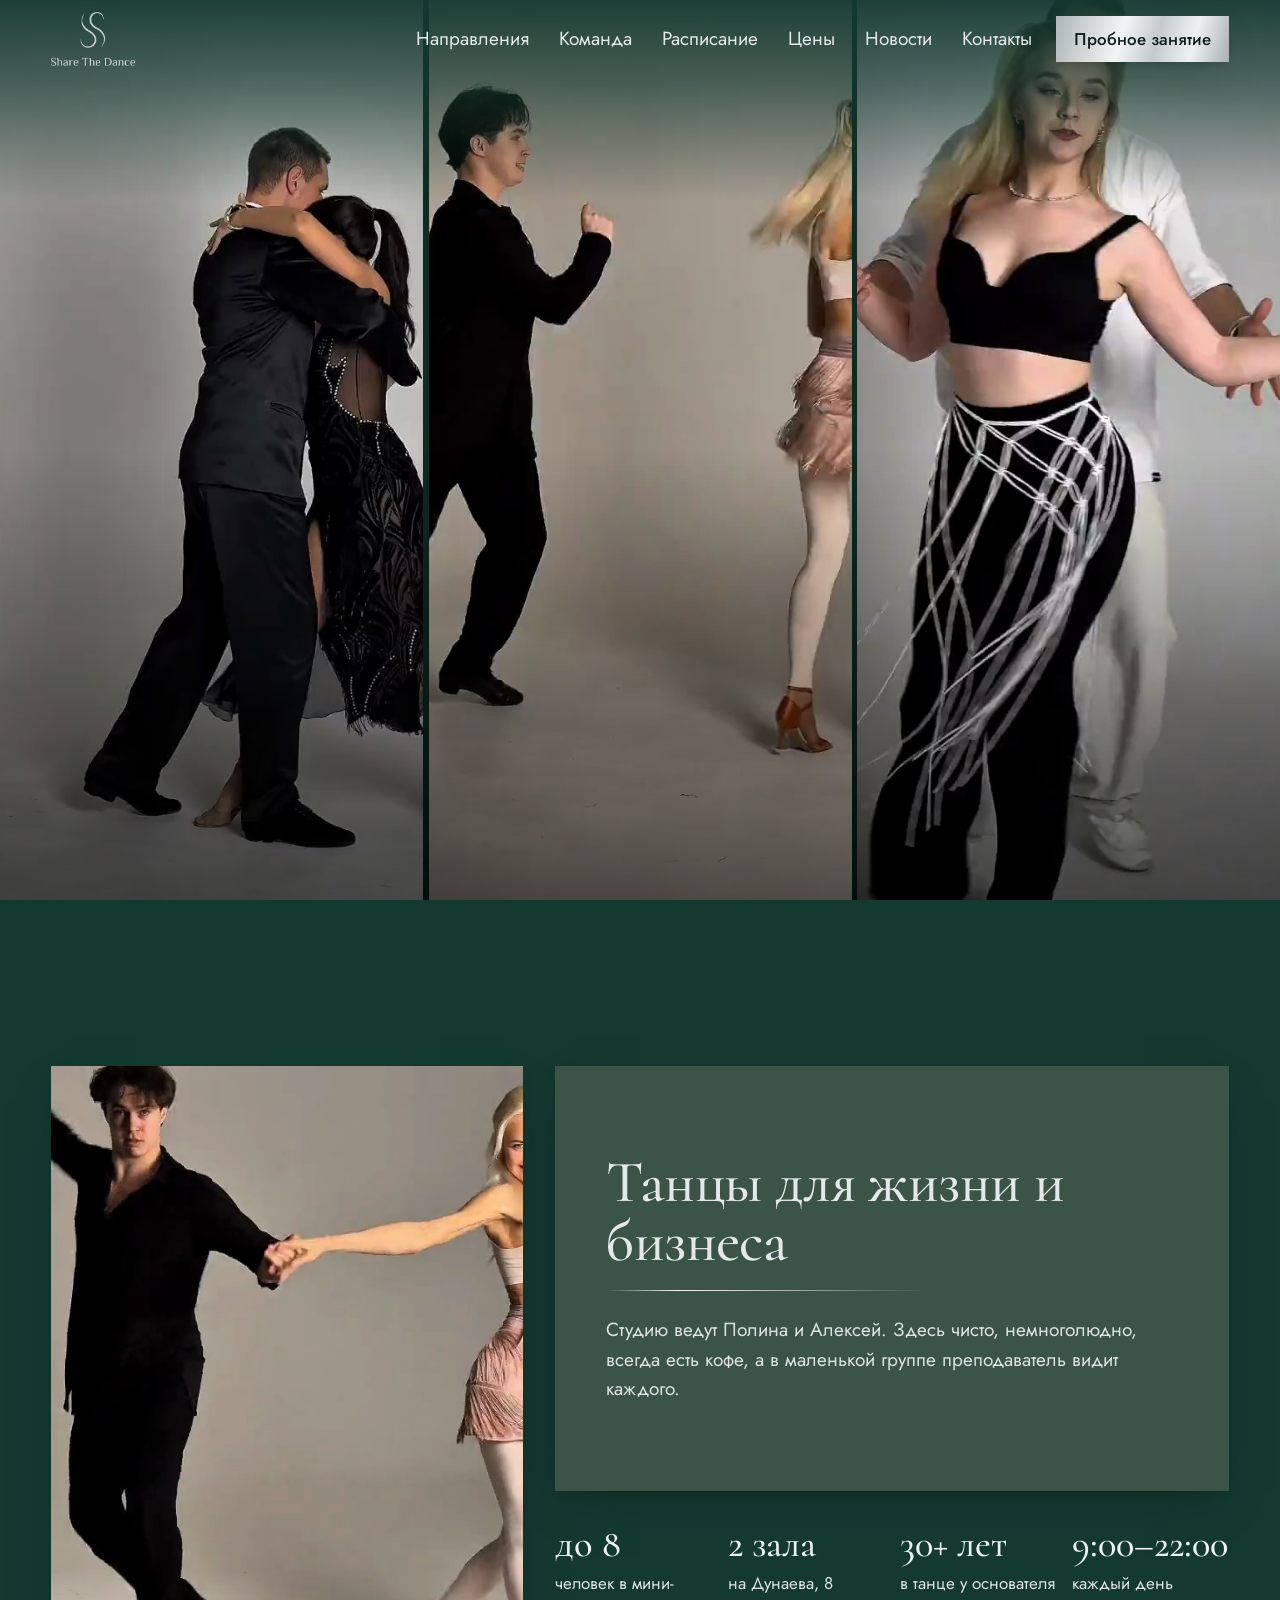
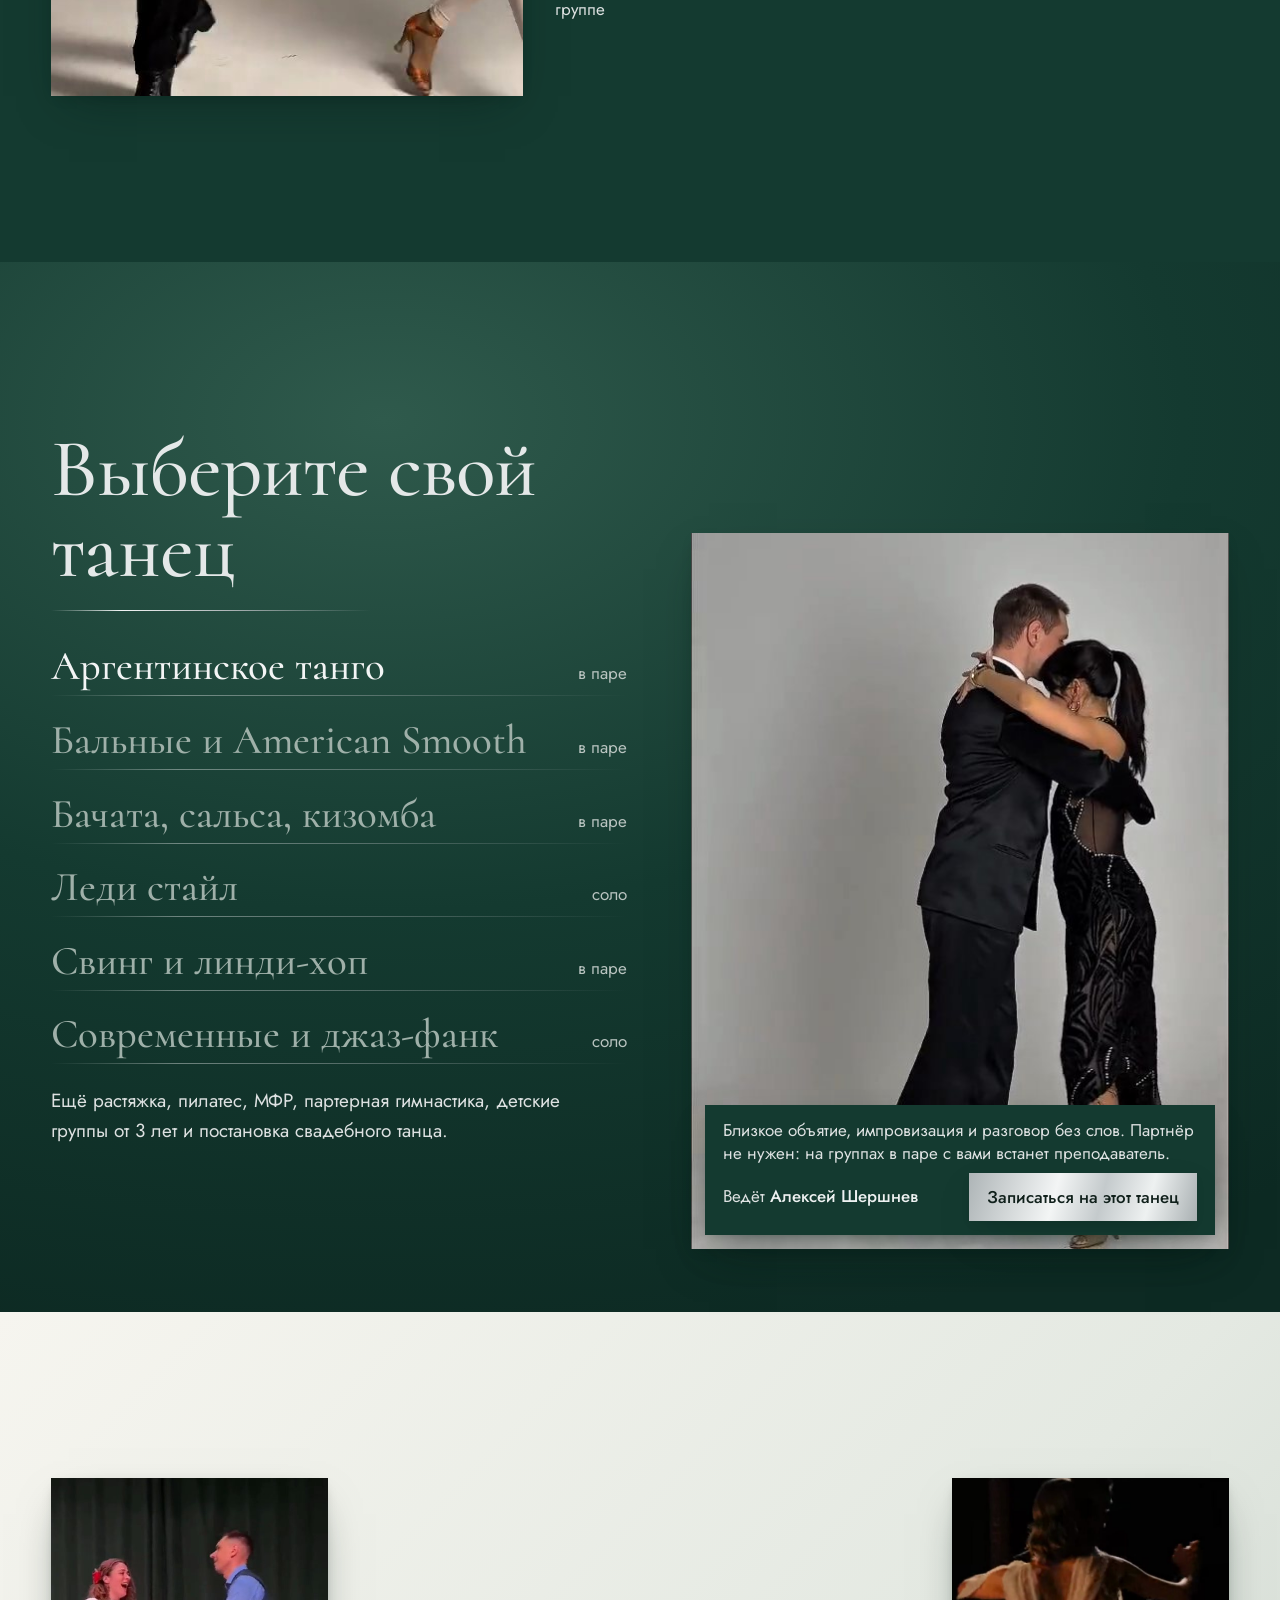
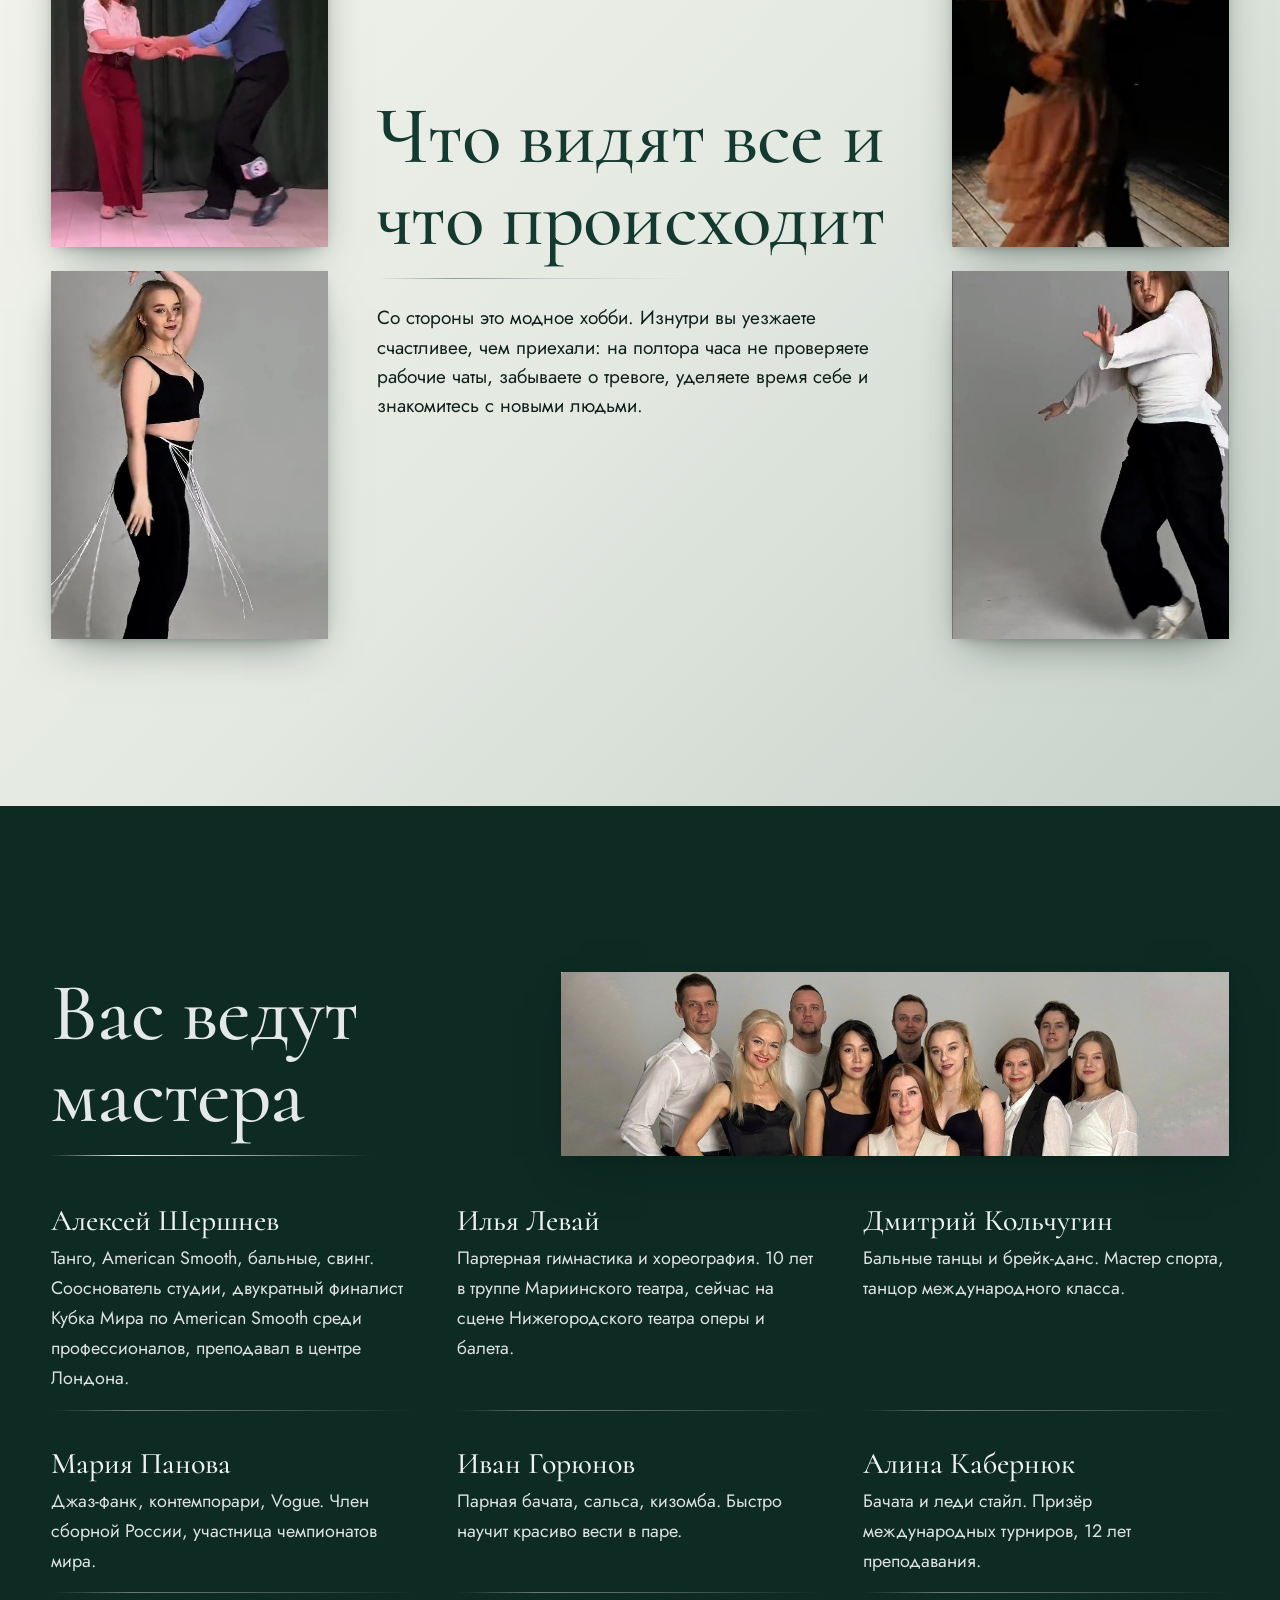
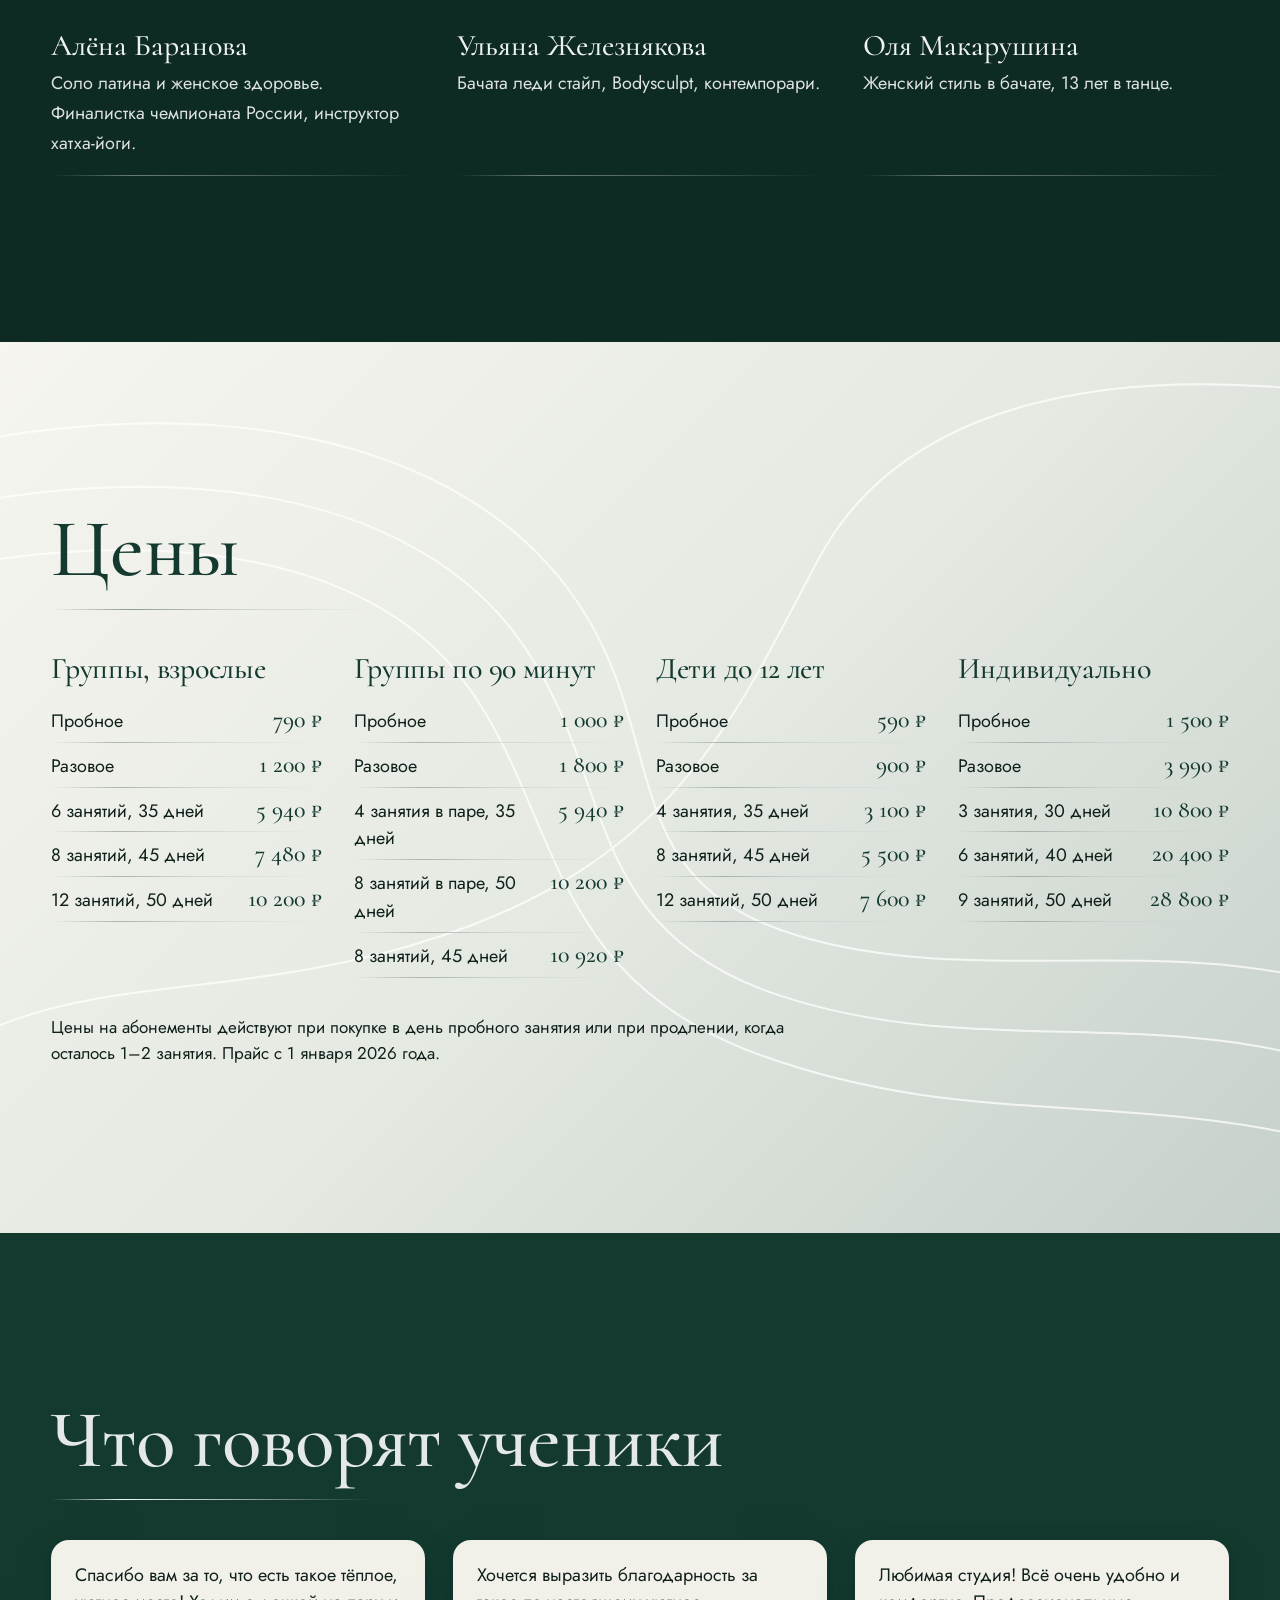
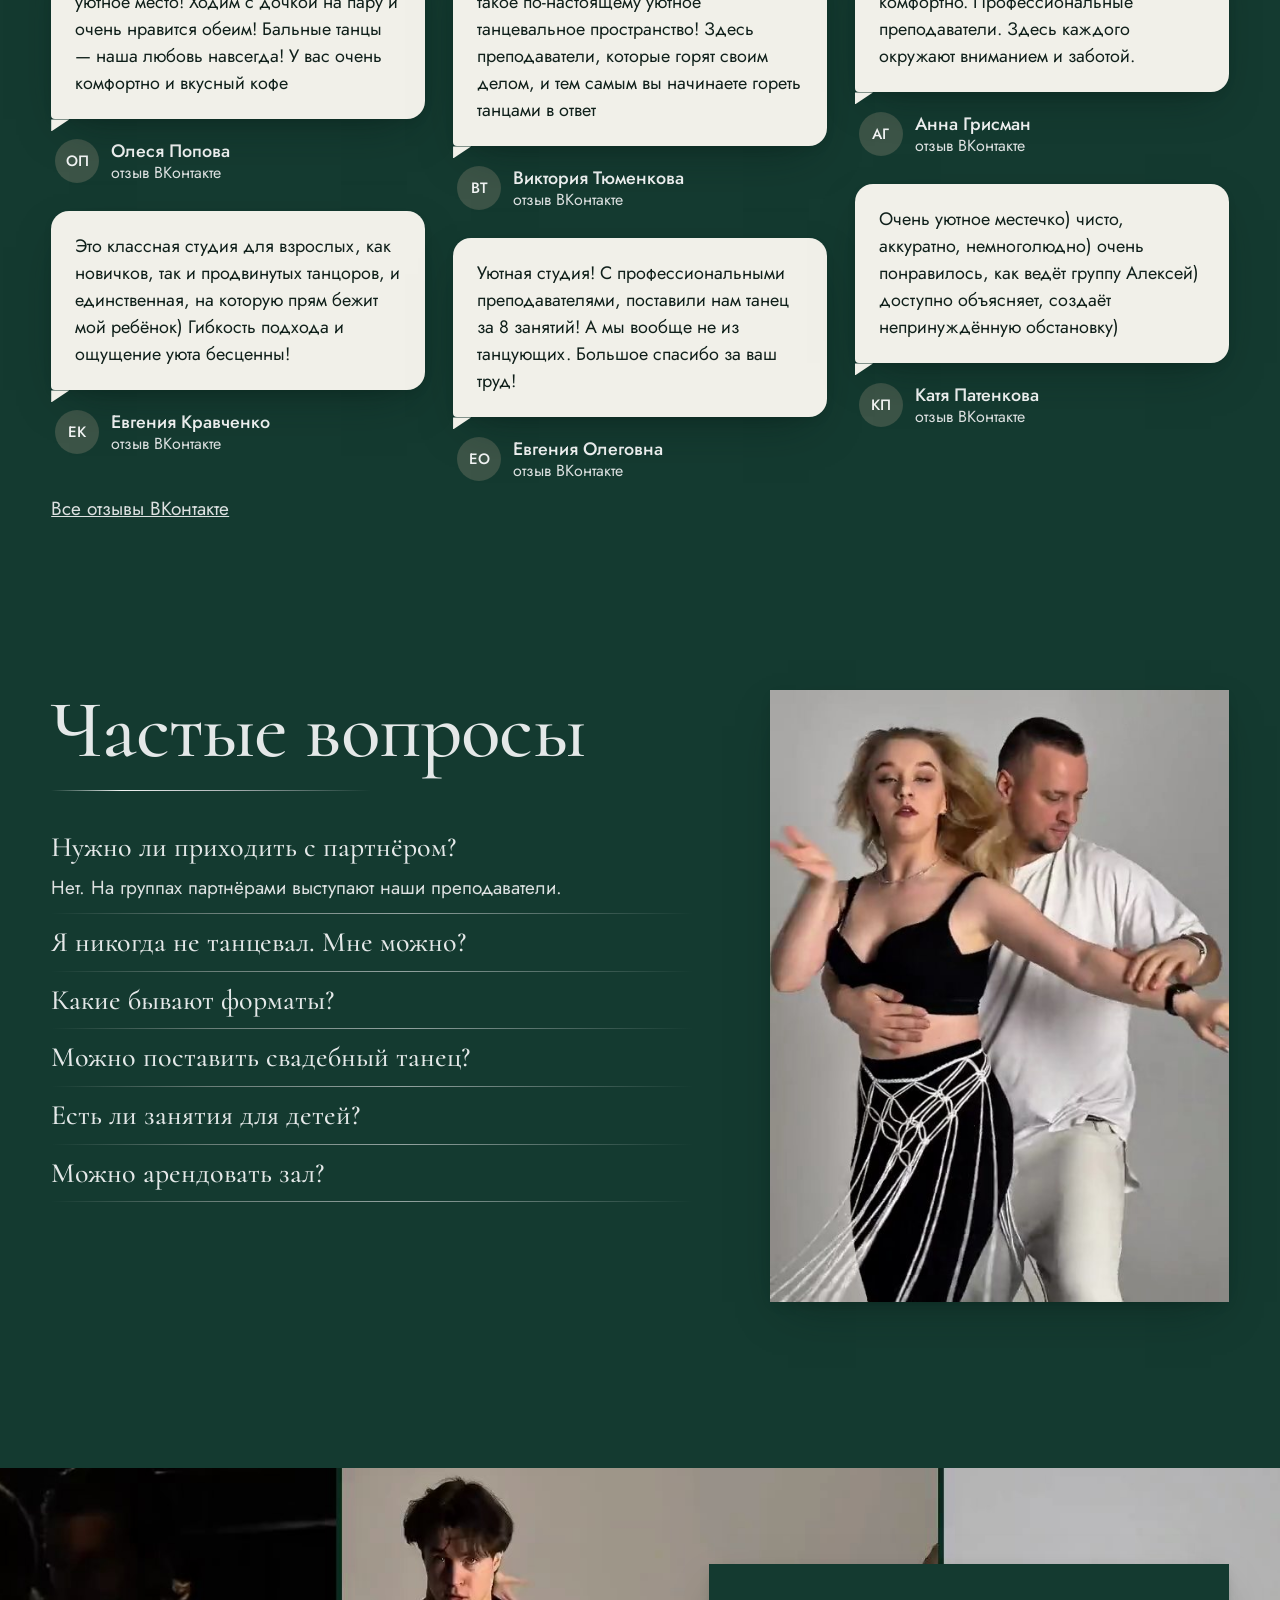
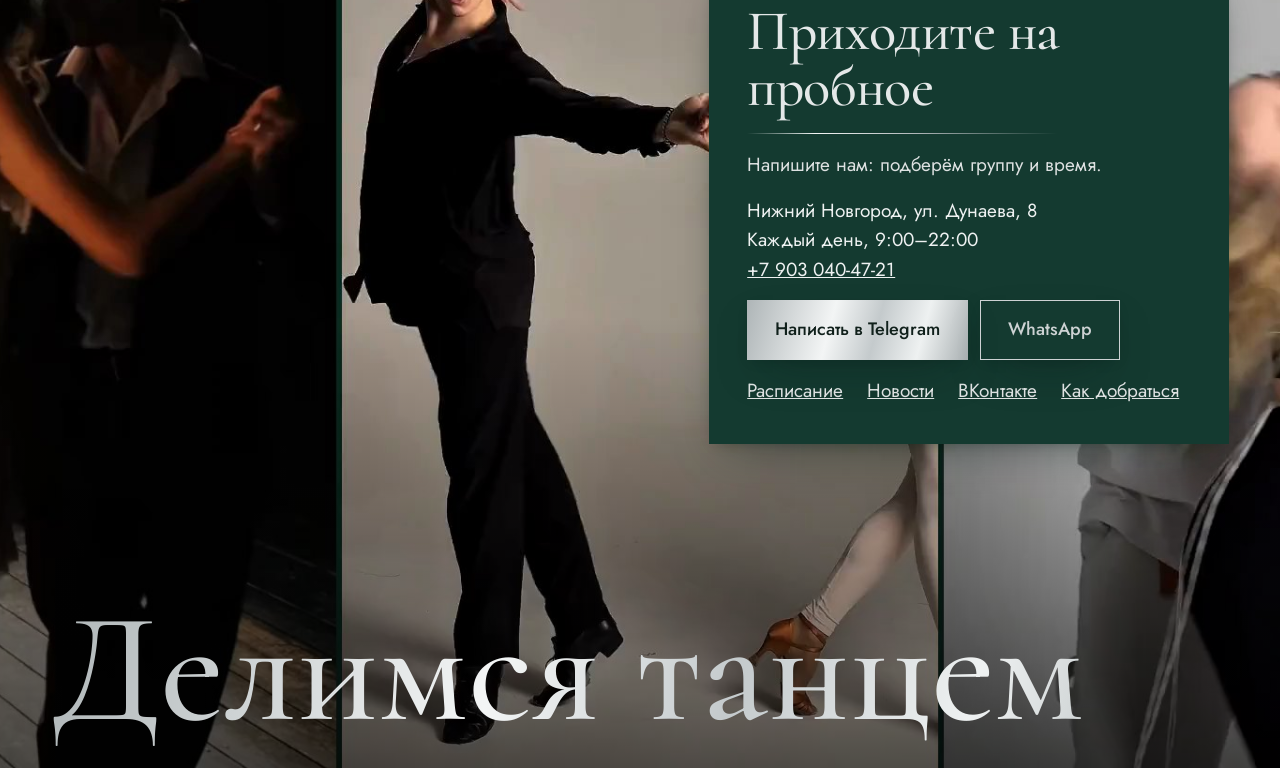
==== commit a5e48f53: "Направления: большое видео, описание и кнопка внутри колонки Co-Authored-By: Claude Opus 5.5 <norepl" ====
--- a/index.html
+++ b/index.html
@@ -10,7 +10,7 @@
 <link rel="preconnect" href="https://fonts.googleapis.com"><link rel="preconnect" href="https://fonts.gstatic.com" crossorigin>
 <link href="https://fonts.googleapis.com/css2?family=Cormorant:wght@500;600&family=Jost:wght@400;500&display=swap" rel="stylesheet">
 <script>document.documentElement.classList.add("js")</script>
-<link rel="stylesheet" href="css/style.css?v=1793540481">
+<link rel="stylesheet" href="css/style.css?v=1793540560">
 </head>
 <body>
 <header class="bar">
--- a/css/style.css
+++ b/css/style.css
@@ -326,3 +326,12 @@
 .row-c .c { margin: 0; }
 .sch-note { margin-top: 22px; }
 @media (max-width: 800px) { .tt-box { display: none; } .tt-list { display: block; } }
+/* Направления: большой прямоугольник 3:4 на высоту экрана, описание и кнопка плашкой внутри него */
+@media (min-width: 1001px) {
+  .styles-in { grid-template-columns: minmax(0, 1fr) min(42vw, calc((100svh - 100px) * .75)); align-items: stretch; }
+  .stage { position: relative; display: block; }
+  .stage-text { position: absolute; left: 14px; right: 14px; bottom: 14px; margin: 0; padding: 14px 18px; background: var(--ground); box-shadow: var(--lift); display: grid; grid-template-columns: 1fr auto; gap: 8px 16px; align-items: center; }
+  .stage-text #stageText { grid-column: 1 / -1; font-size: 17px; line-height: 1.35; }
+  .stage-text .who { font-size: 17px; line-height: 1.25; }
+  .stage-text .btn { padding: 11px 18px; font-size: 17px; white-space: nowrap; }
+}
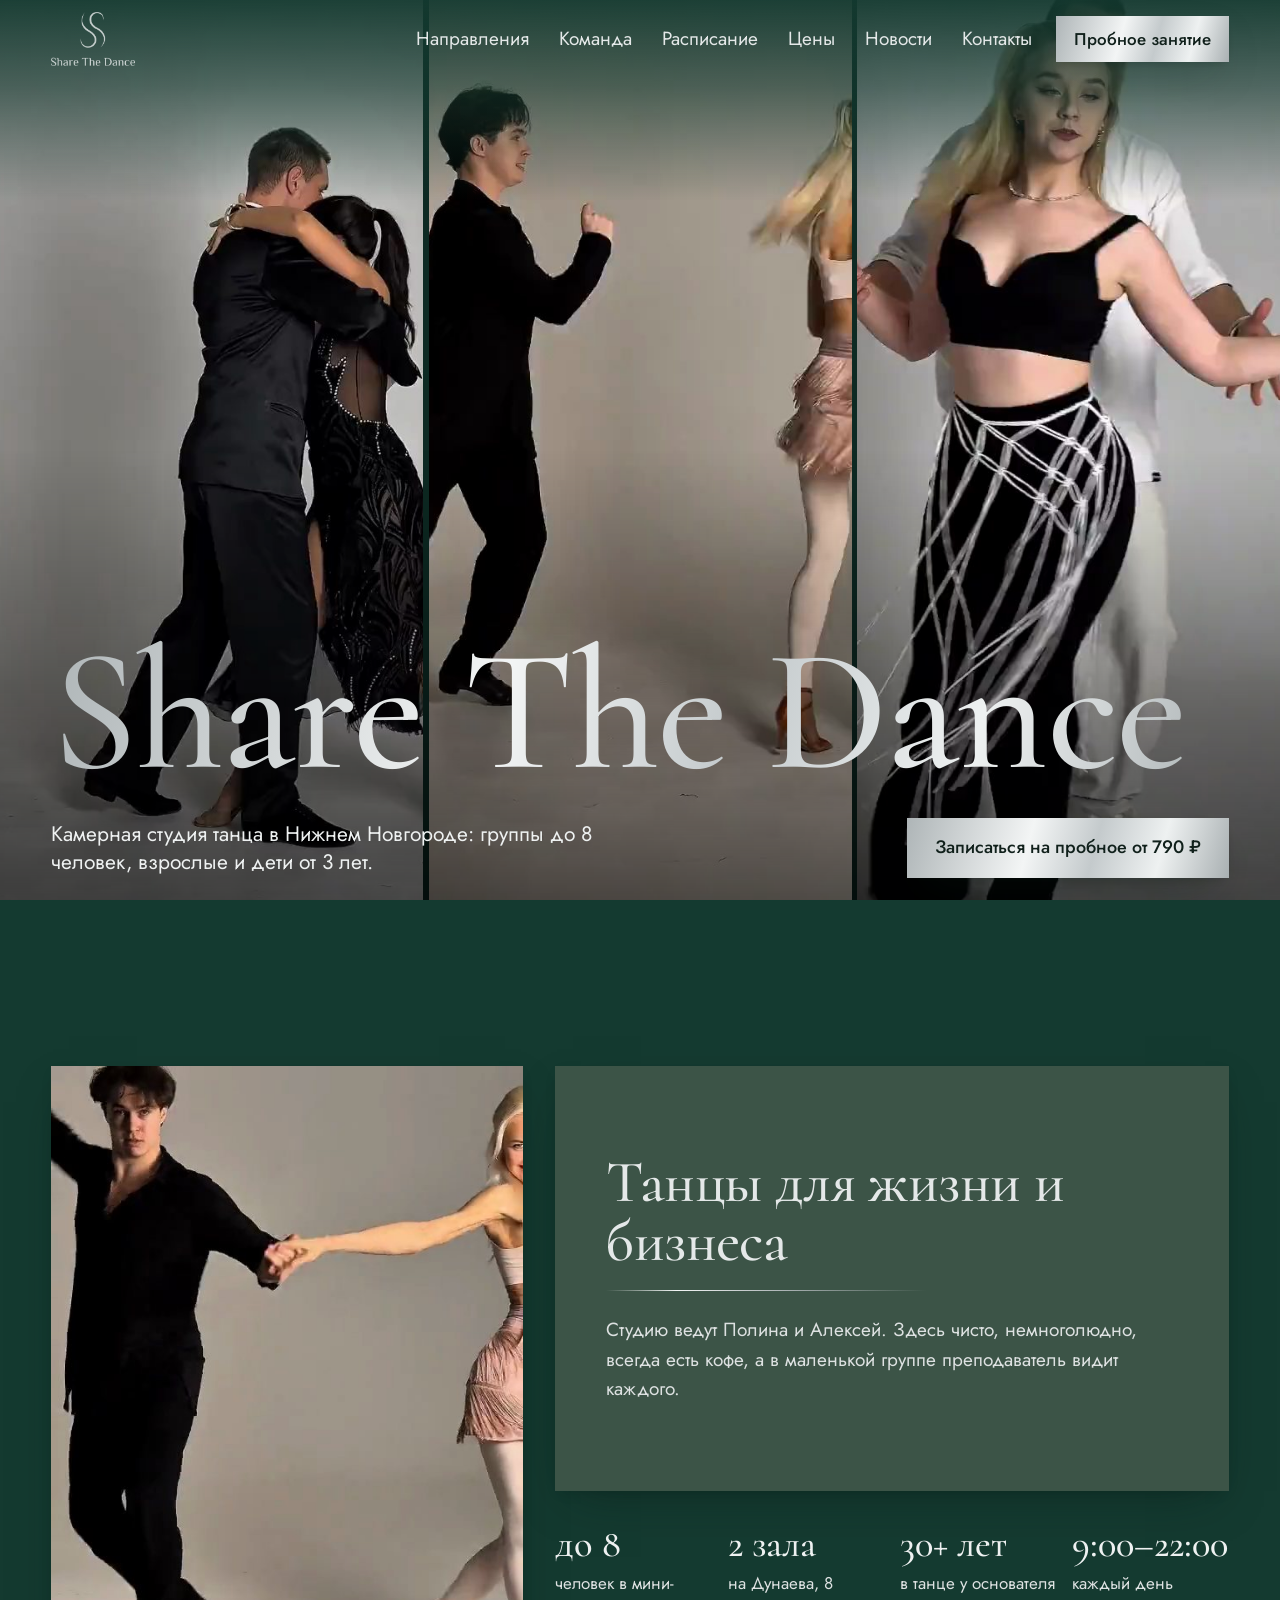
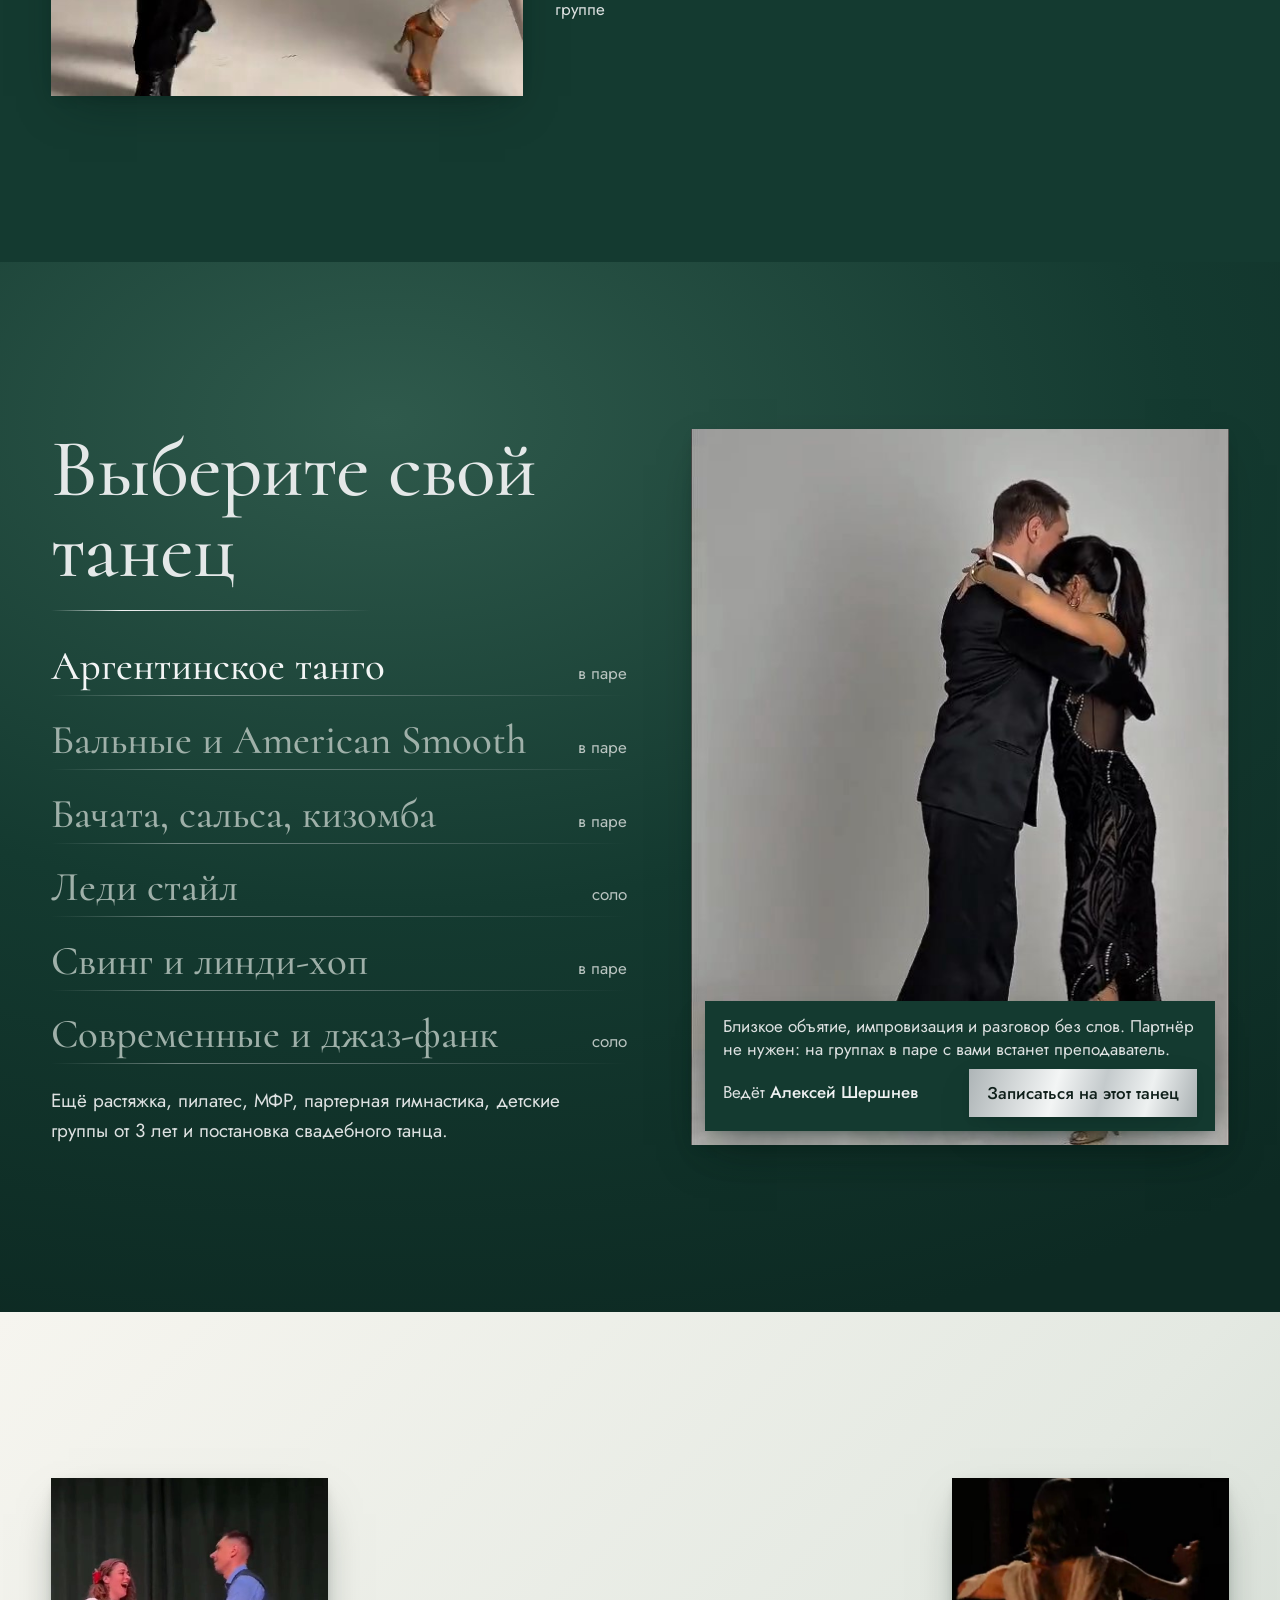
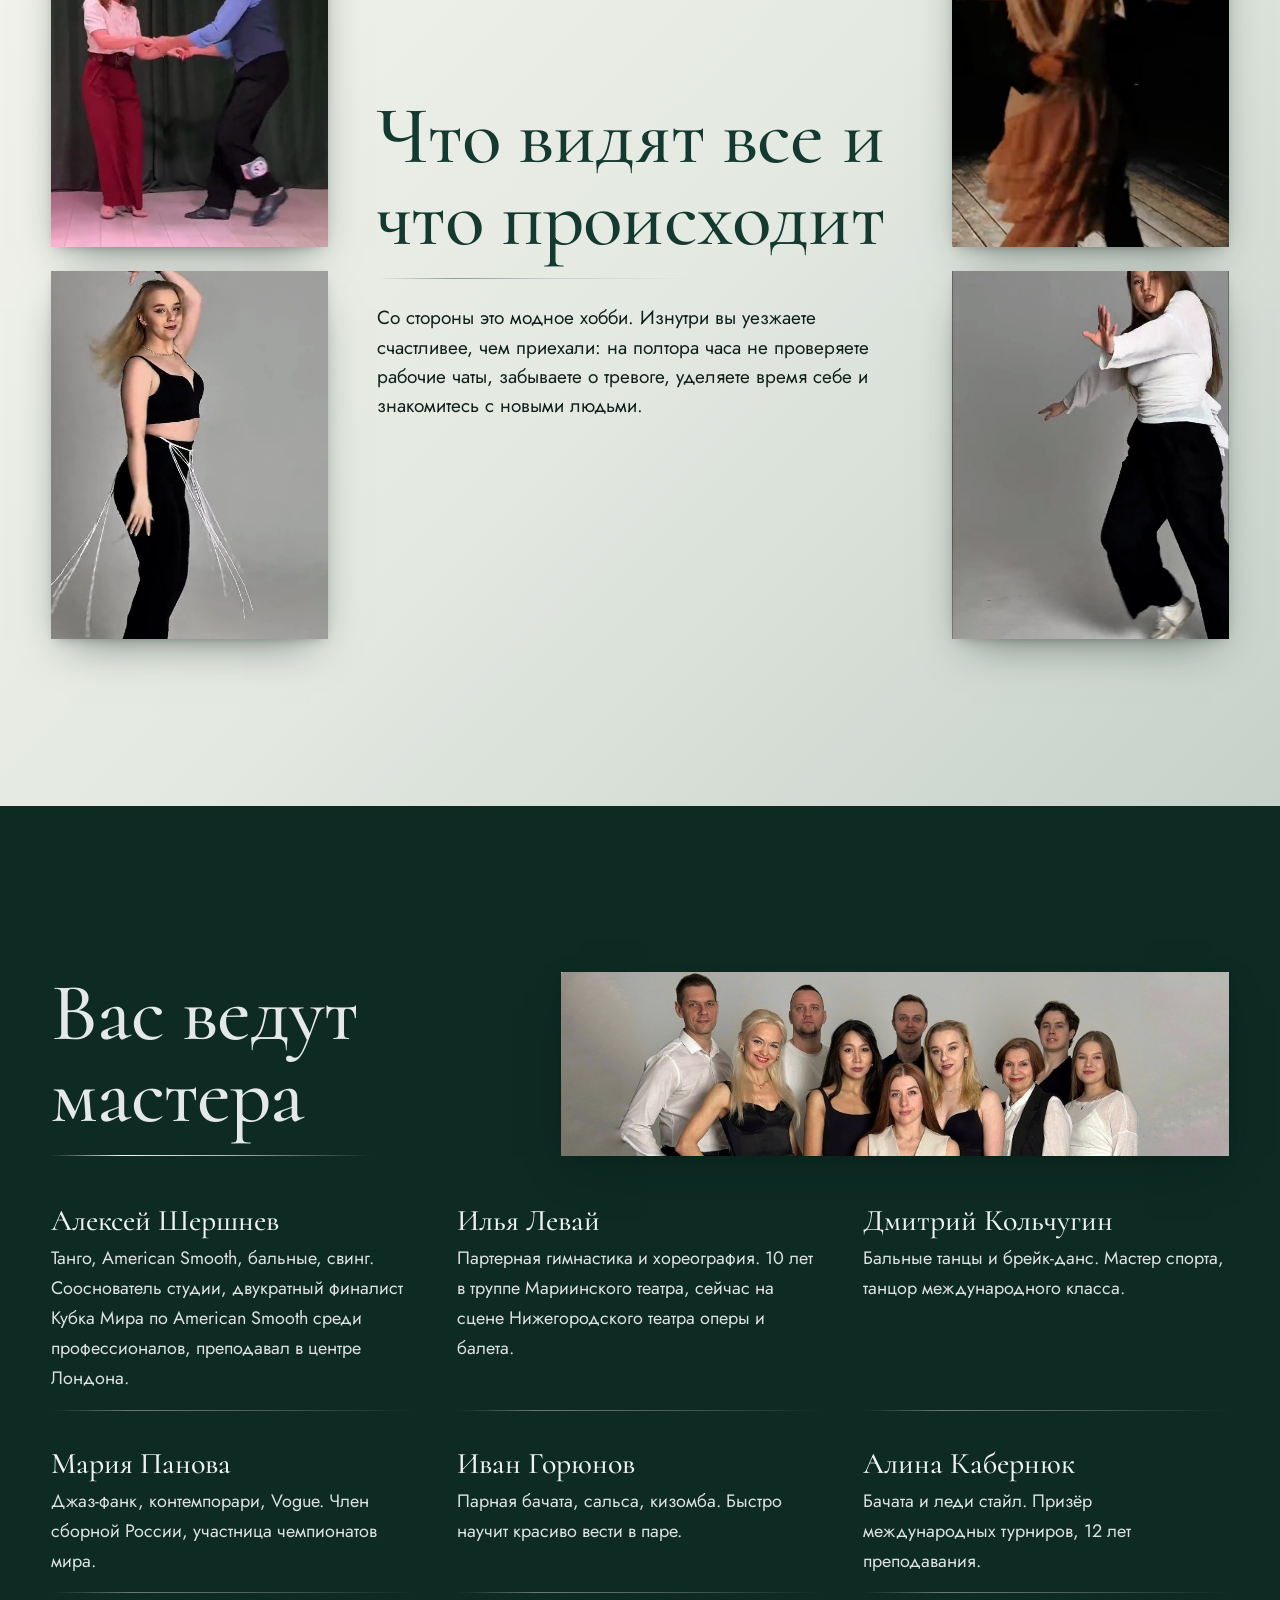
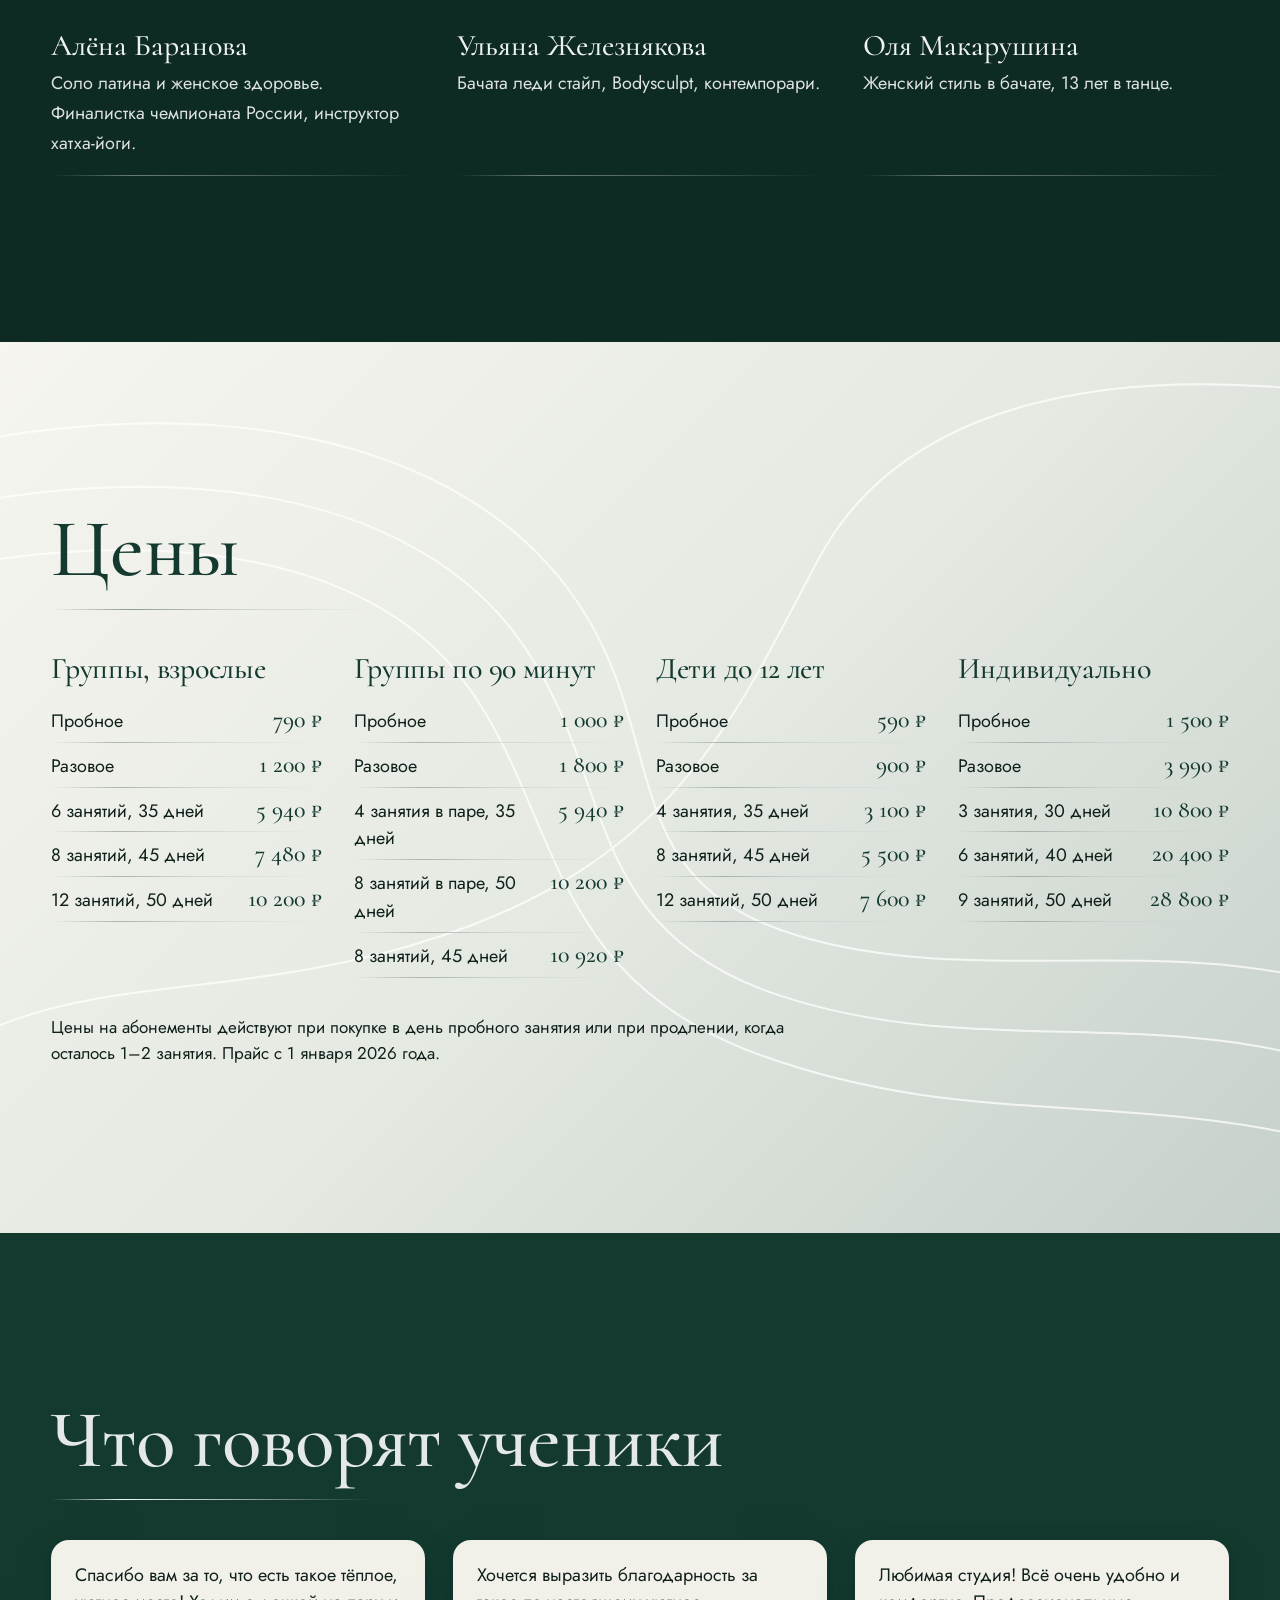
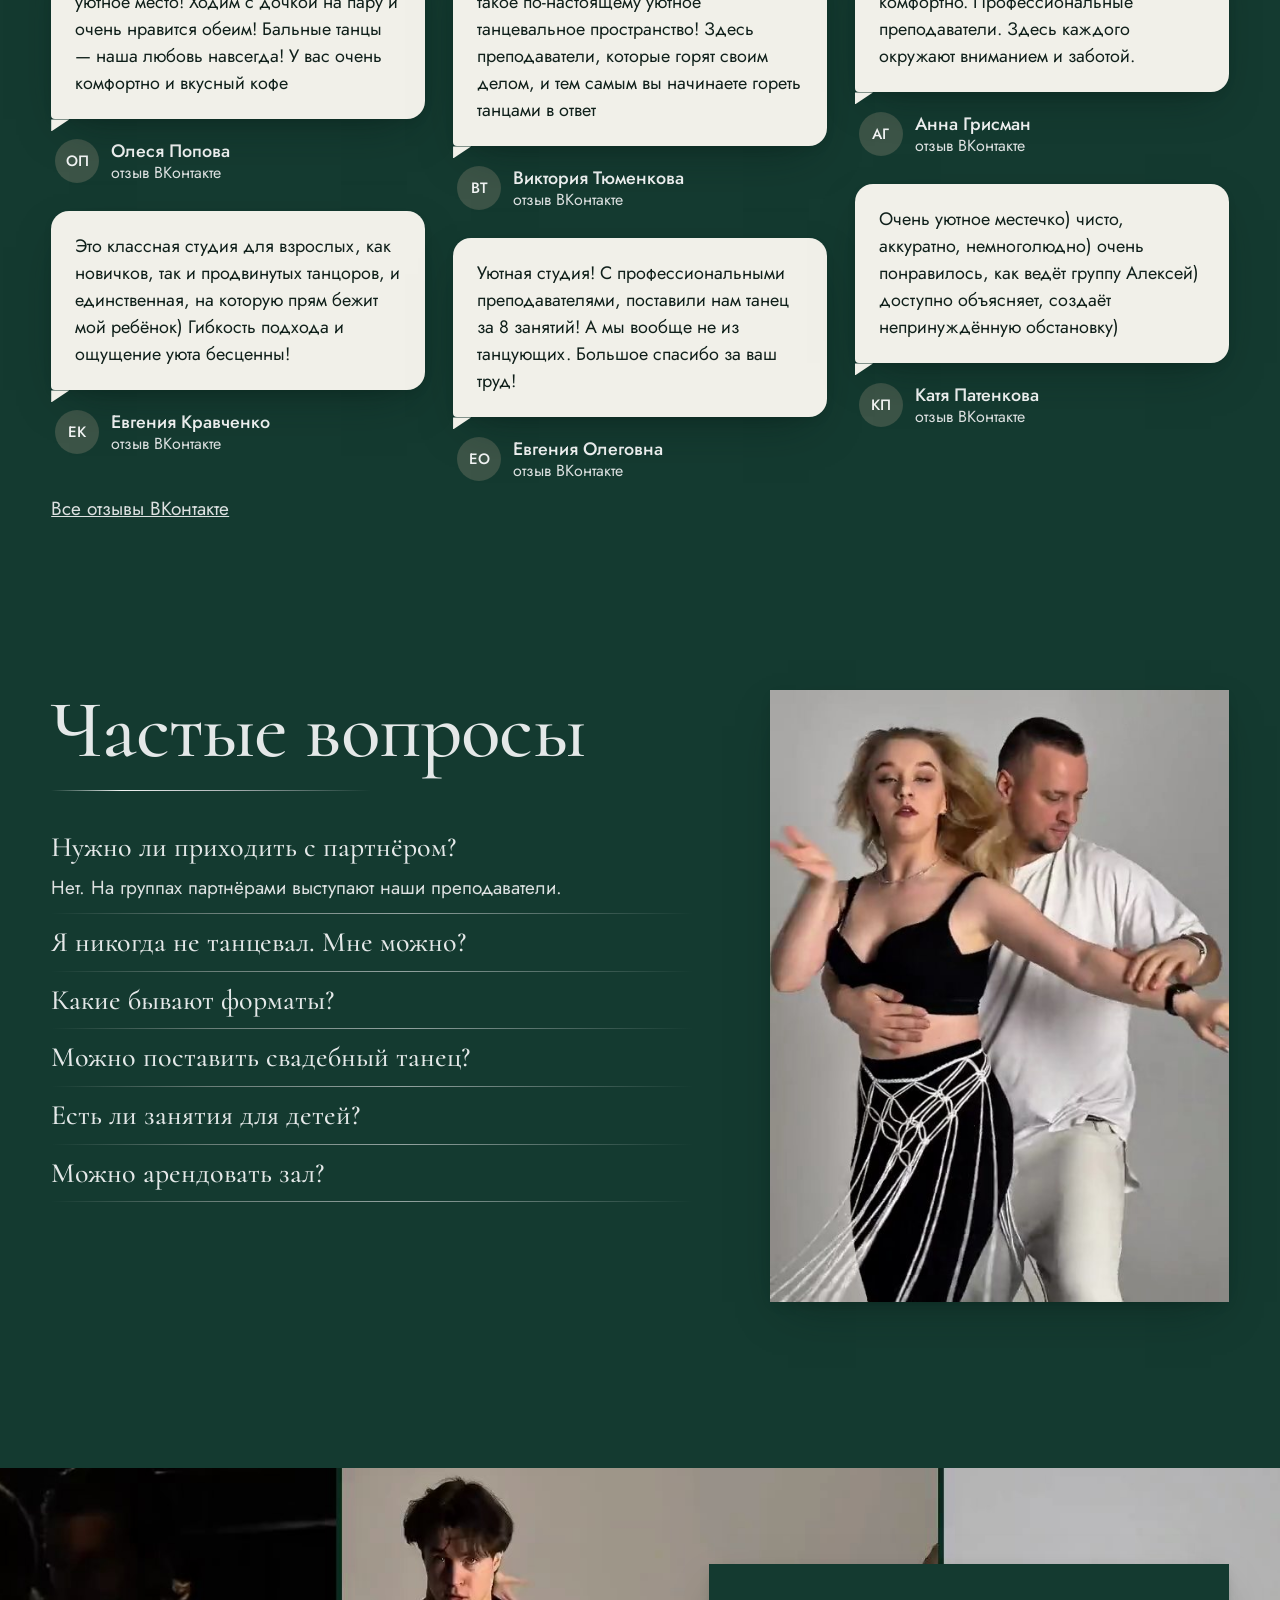
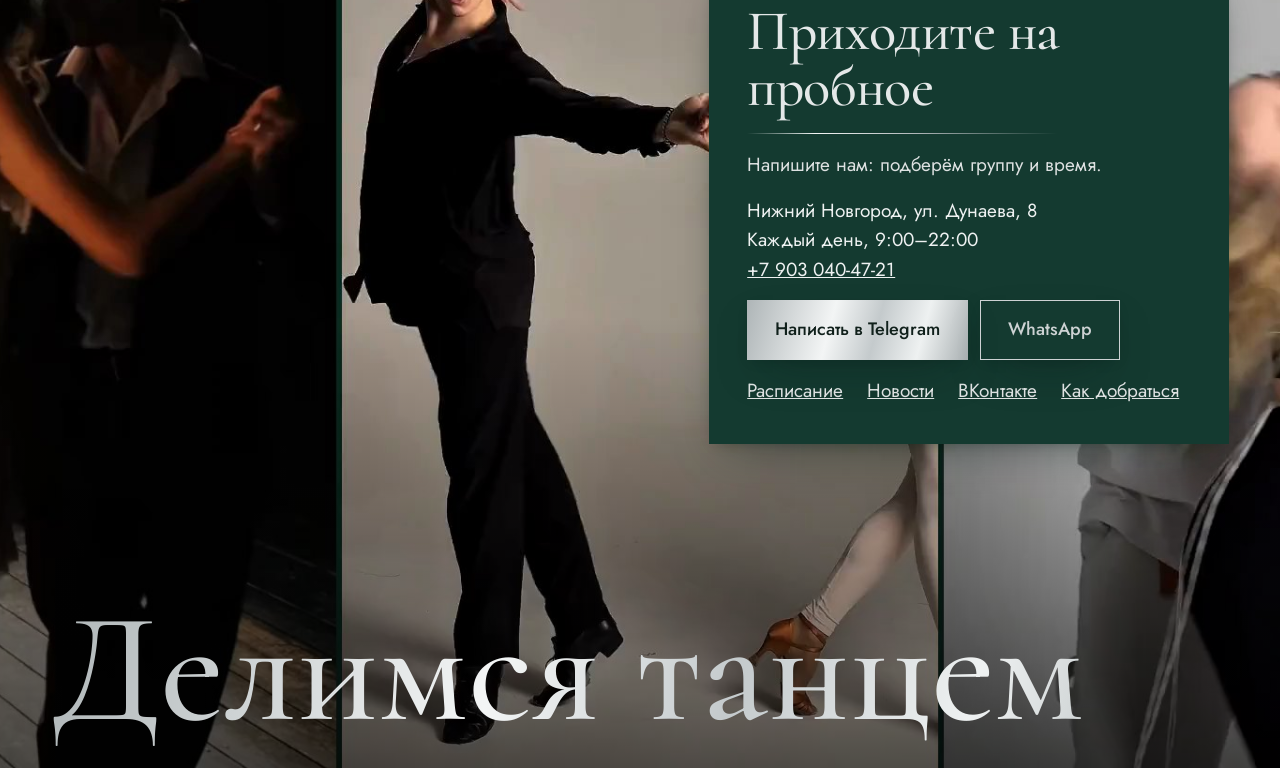
==== commit f963db3d: "Направления: видео без смещения Co-Authored-By: Claude Opus 5.5 <noreply@anthropic.com>" ====
--- a/index.html
+++ b/index.html
@@ -10,7 +10,7 @@
 <link rel="preconnect" href="https://fonts.googleapis.com"><link rel="preconnect" href="https://fonts.gstatic.com" crossorigin>
 <link href="https://fonts.googleapis.com/css2?family=Cormorant:wght@500;600&family=Jost:wght@400;500&display=swap" rel="stylesheet">
 <script>document.documentElement.classList.add("js")</script>
-<link rel="stylesheet" href="css/style.css?v=1793540560">
+<link rel="stylesheet" href="css/style.css?v=1793540633">
 </head>
 <body>
 <header class="bar">
--- a/css/style.css
+++ b/css/style.css
@@ -335,3 +335,4 @@
   .stage-text .who { font-size: 17px; line-height: 1.25; }
   .stage-text .btn { padding: 11px 18px; font-size: 17px; white-space: nowrap; }
 }
+@media (min-width: 1001px) { .stage { top: 0; } }
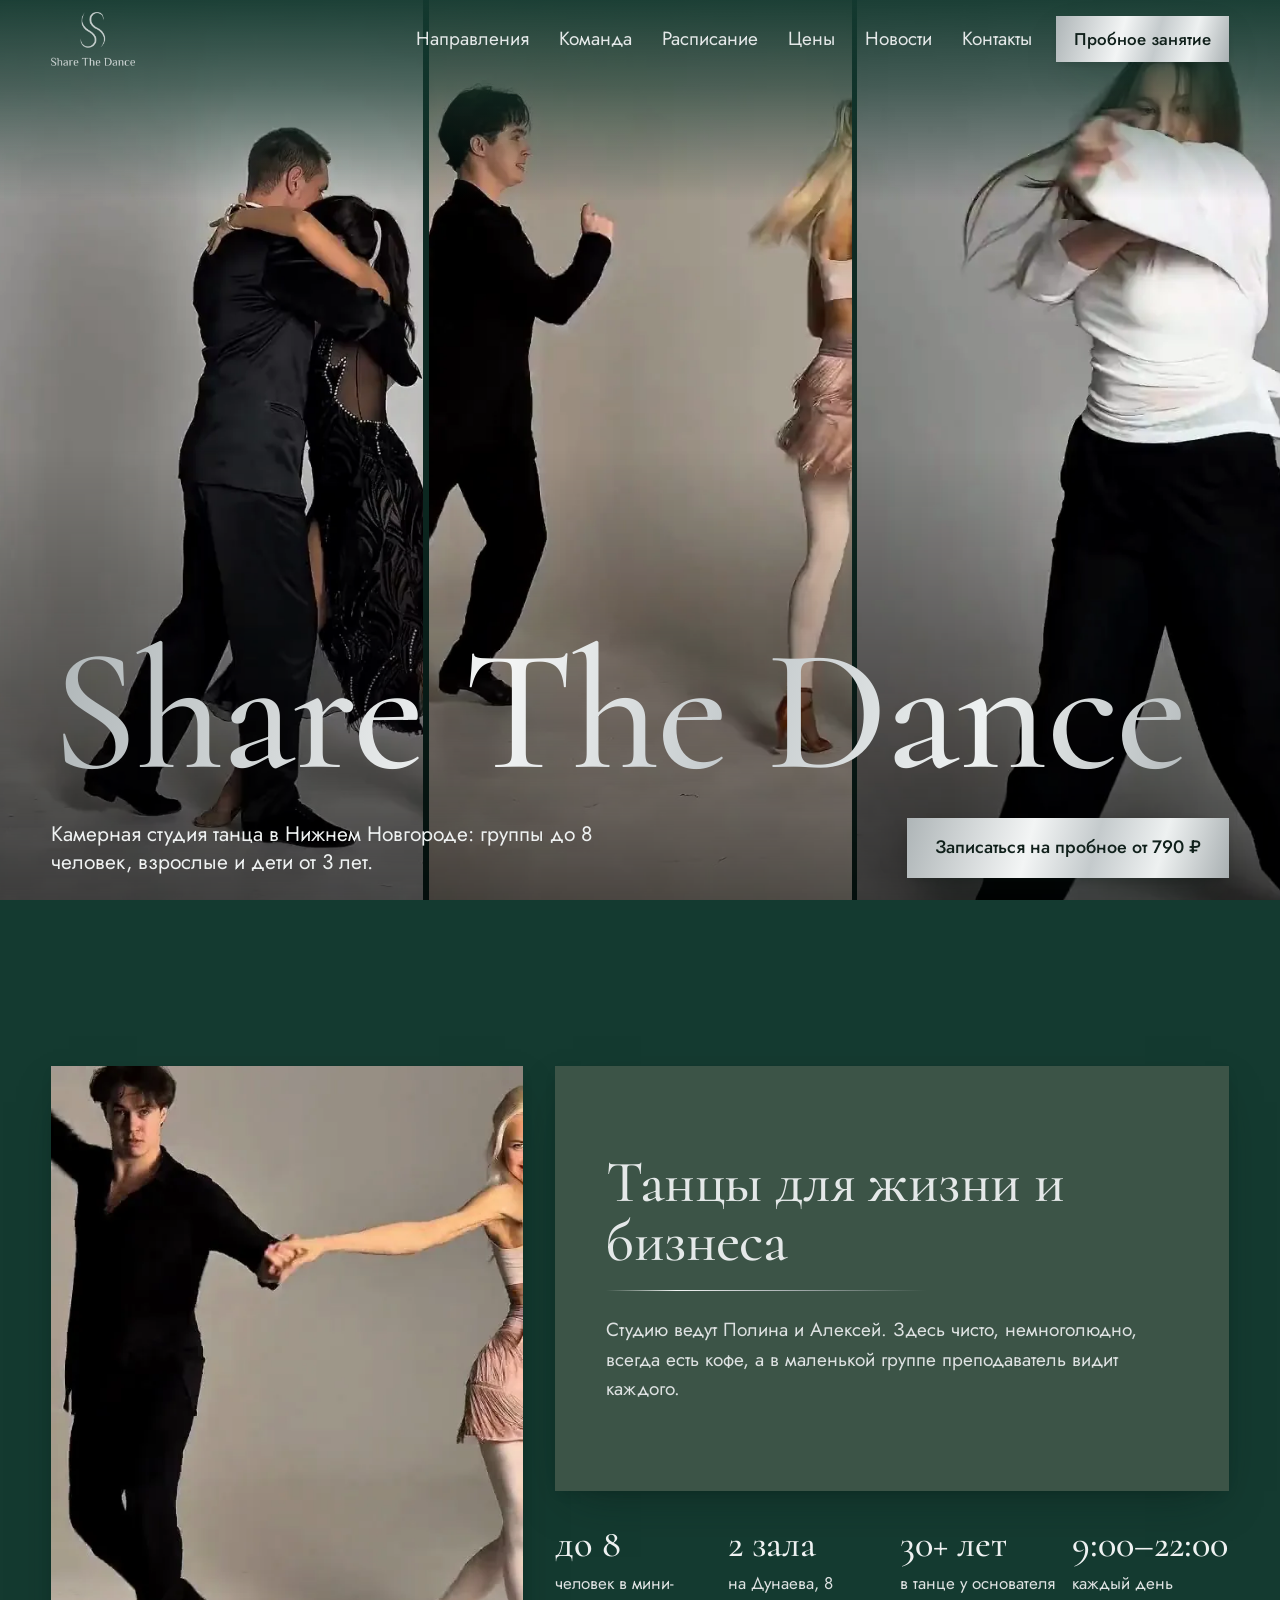
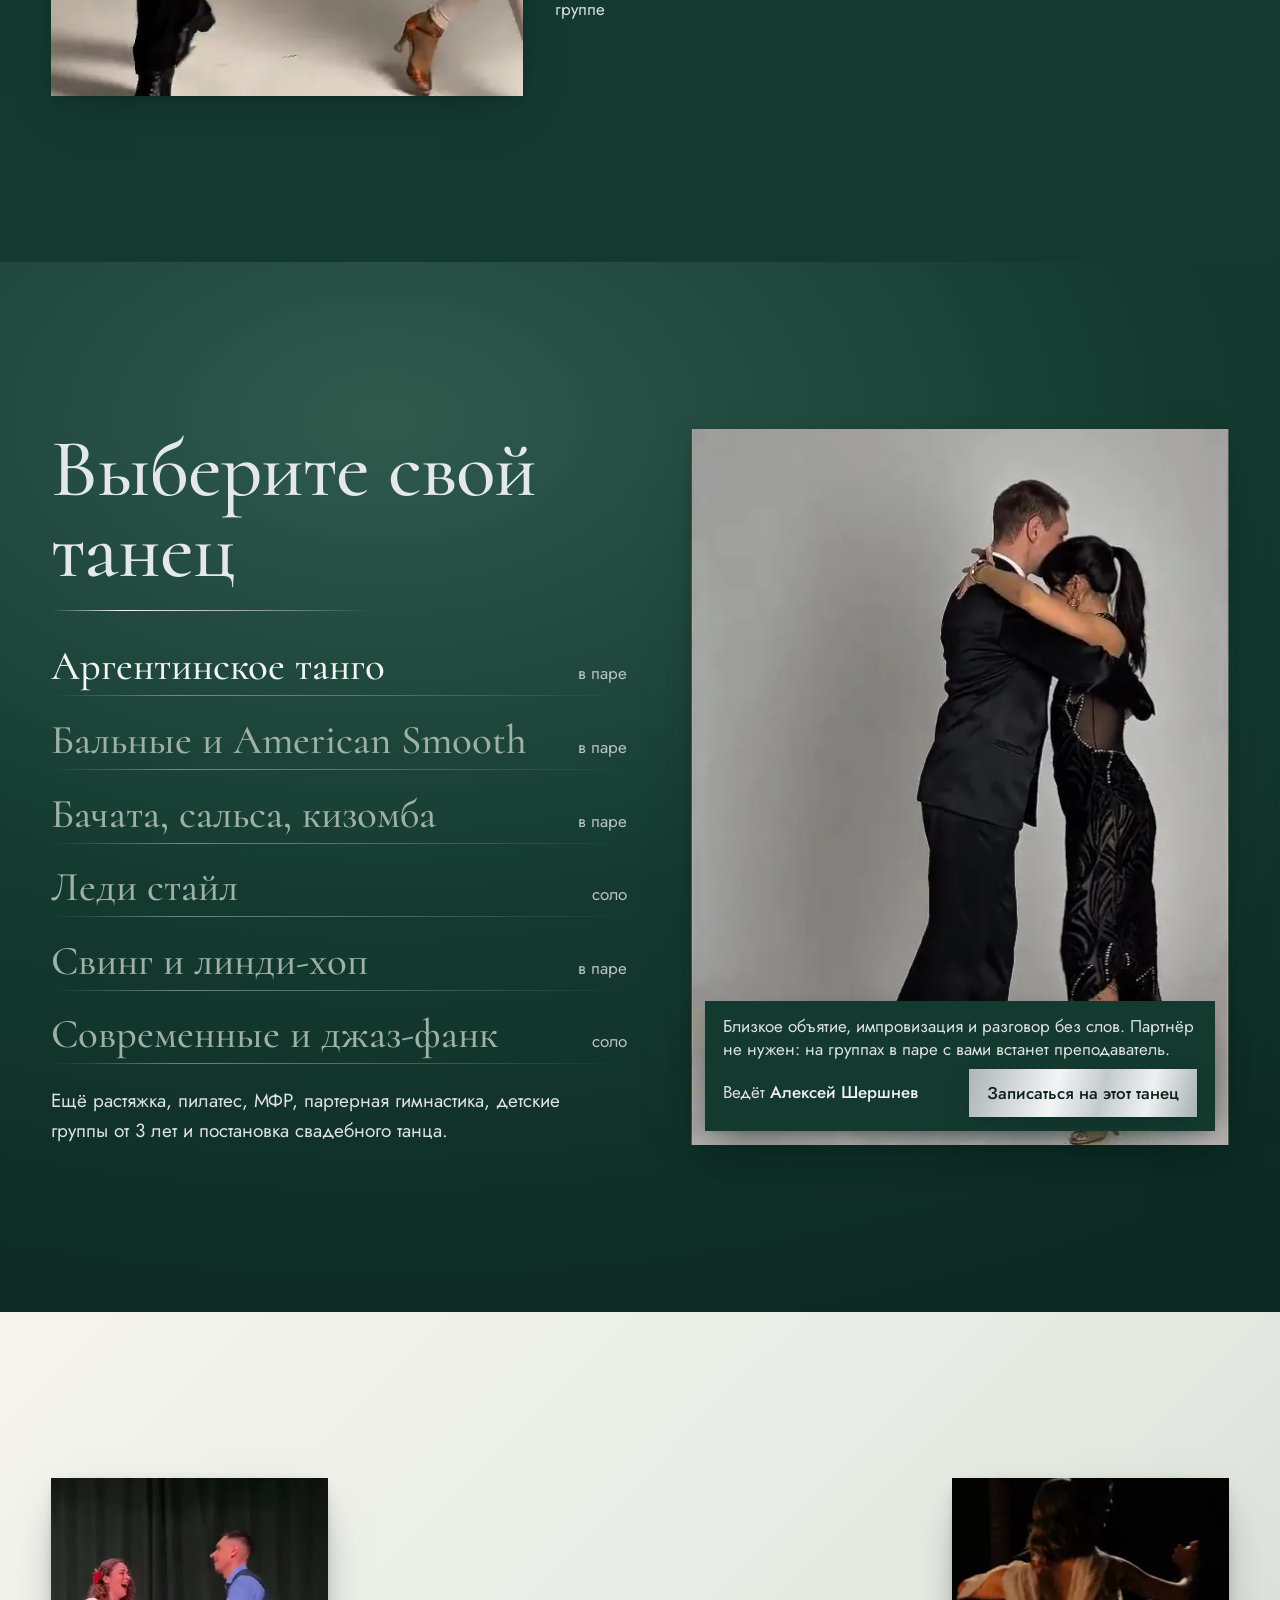
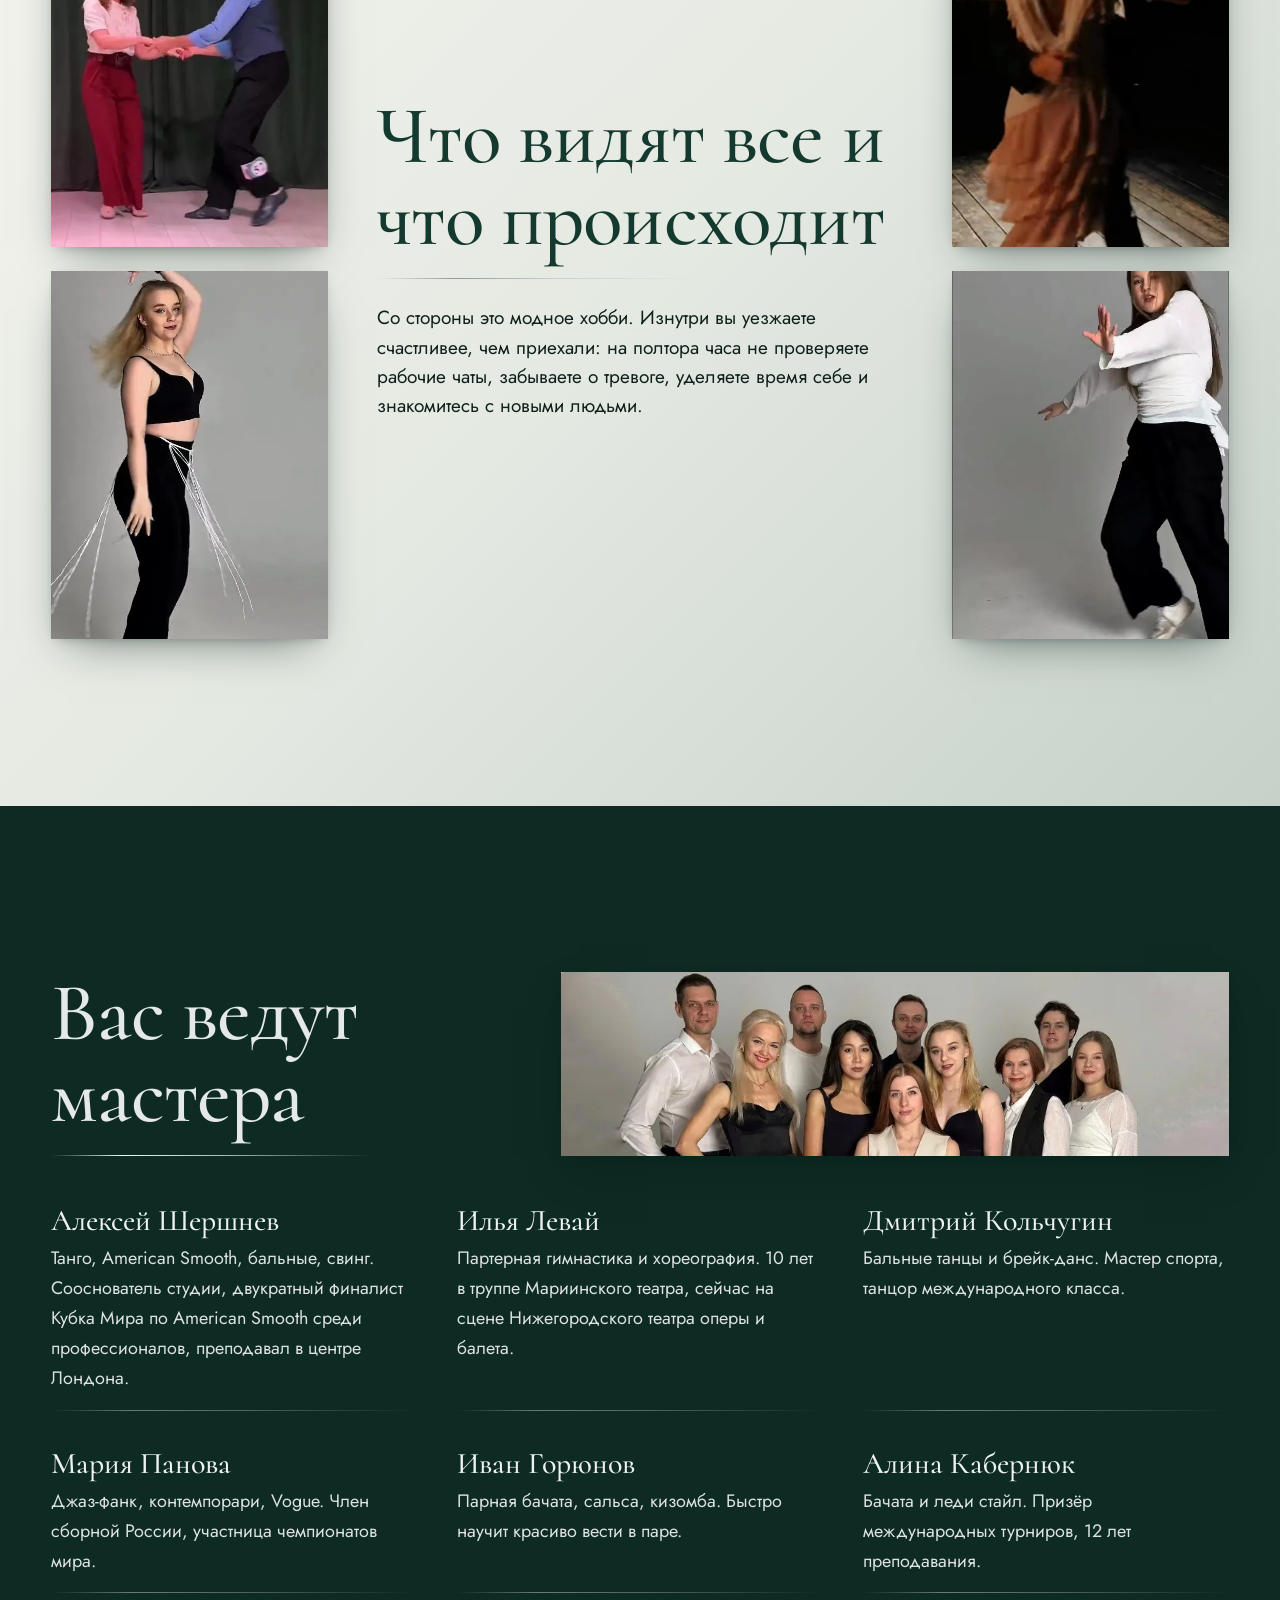
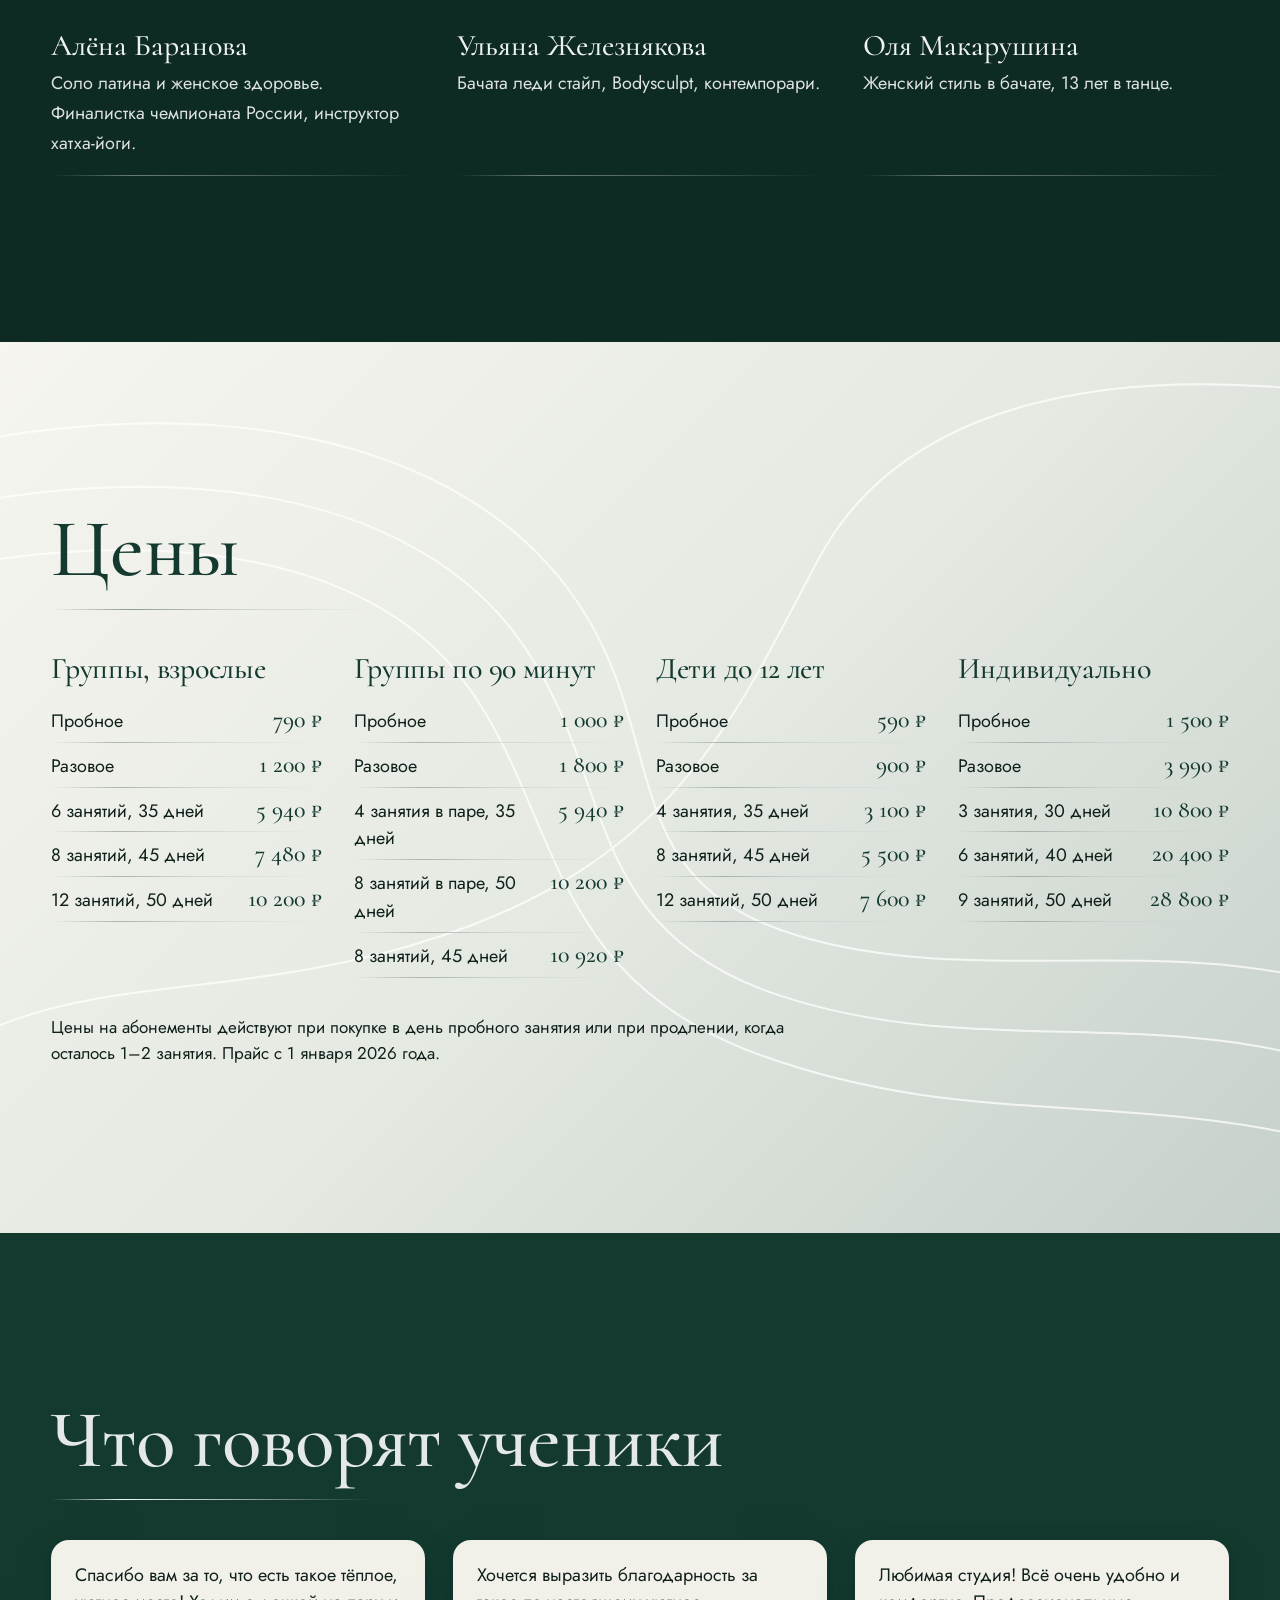
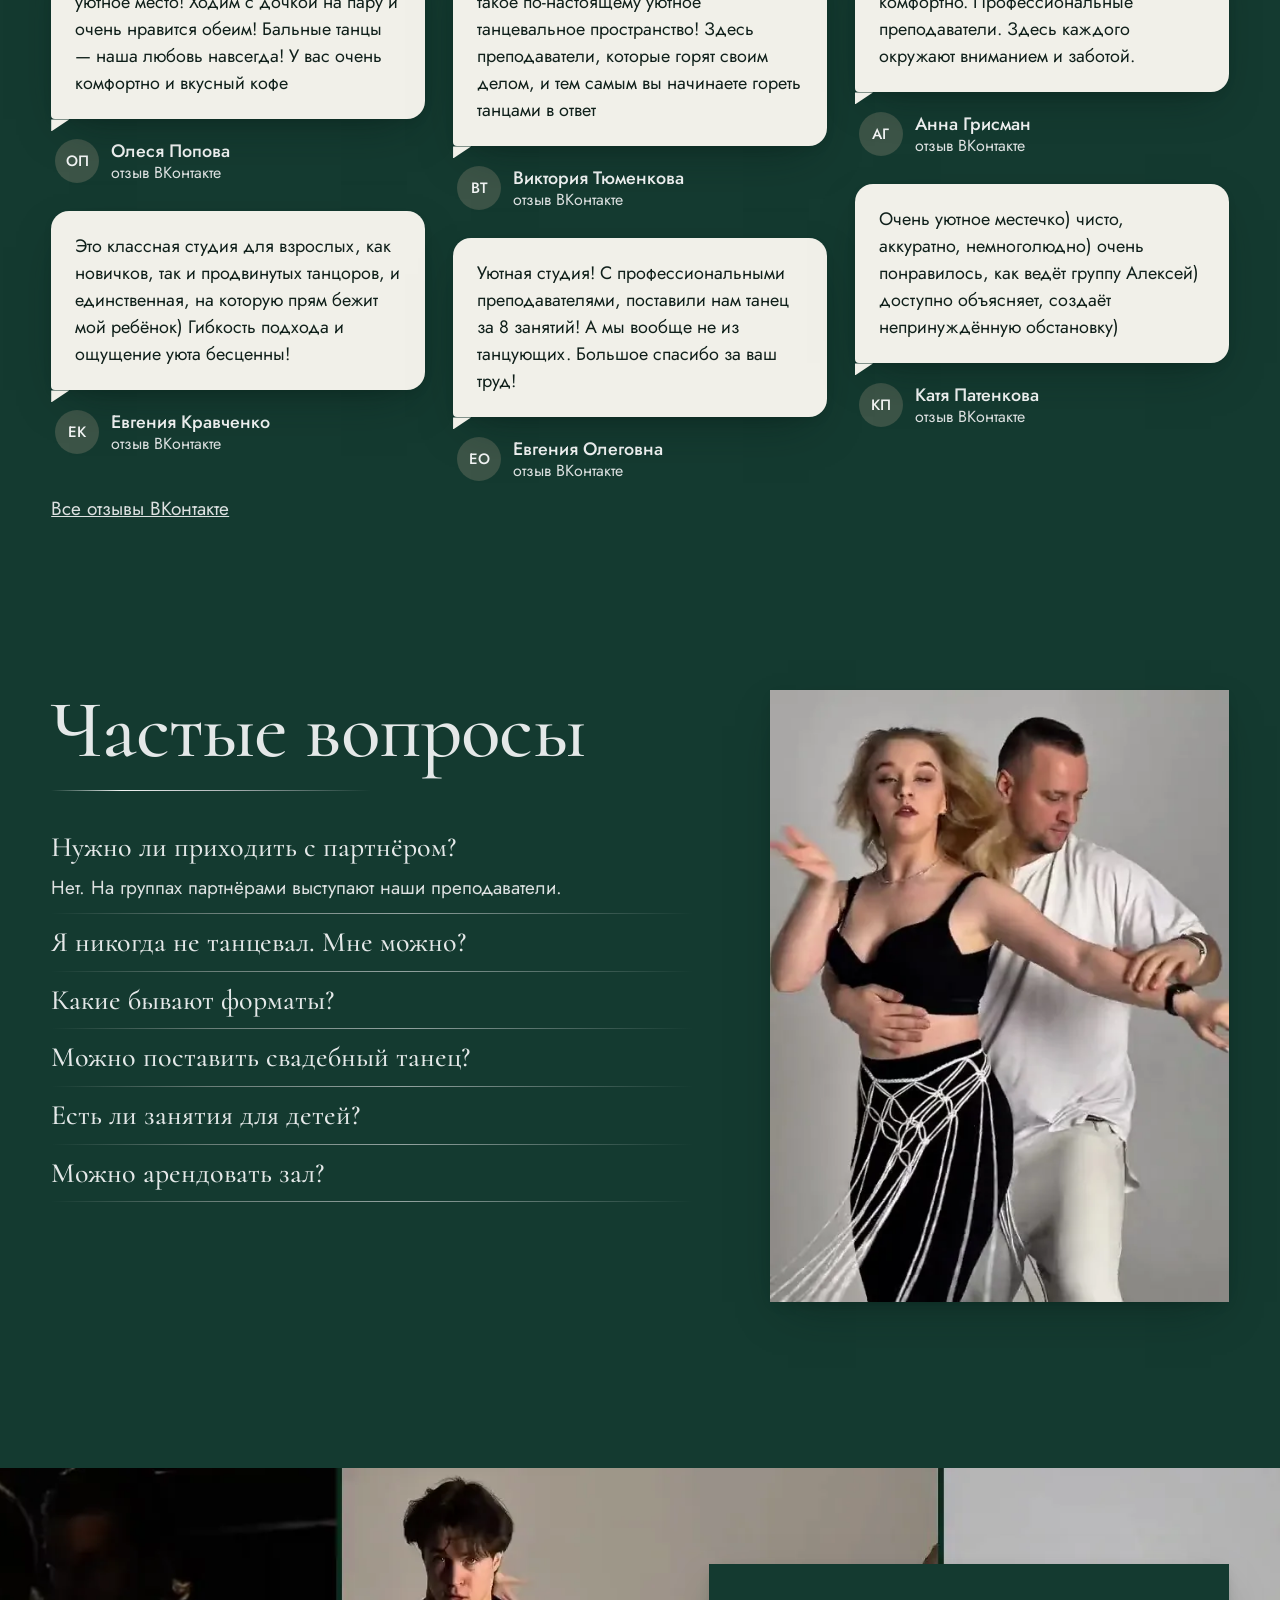
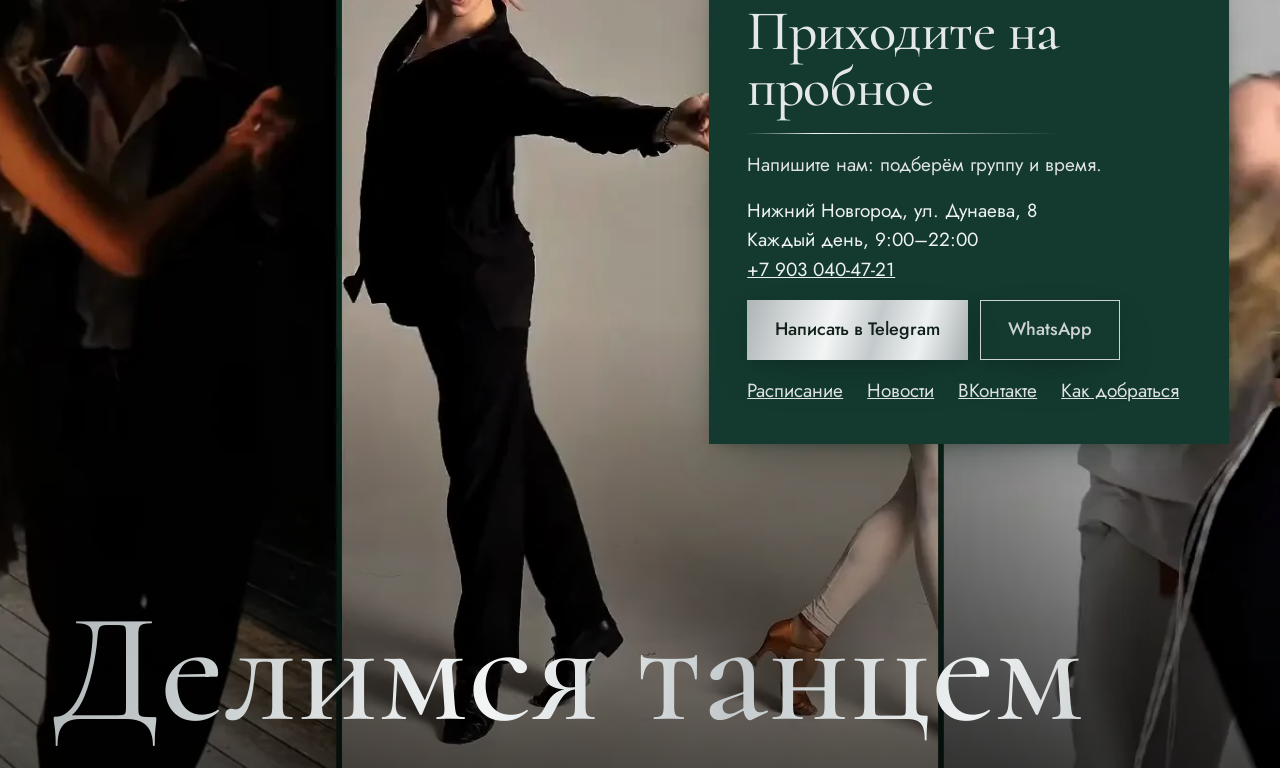
==== commit 8be08412: "Разные кадры в колонках, WebP, чистка файлов, метатеги Co-Authored-By: Claude Opus 5.5 <noreply@anth" ====
--- a/index.html
+++ b/index.html
@@ -10,7 +10,14 @@
 <link rel="preconnect" href="https://fonts.googleapis.com"><link rel="preconnect" href="https://fonts.gstatic.com" crossorigin>
 <link href="https://fonts.googleapis.com/css2?family=Cormorant:wght@500;600&family=Jost:wght@400;500&display=swap" rel="stylesheet">
 <script>document.documentElement.classList.add("js")</script>
-<link rel="stylesheet" href="css/style.css?v=1793540633">
+<link rel="stylesheet" href="css/style.css?v=1793541089">
+<link rel="canonical" href="https://mednikovxx-ux.github.io/l-sharethedance/">
+<meta property="og:title" content="Share The Dance — камерная студия танца в Нижнем Новгороде">
+<meta property="og:type" content="website">
+<meta property="og:url" content="https://mednikovxx-ux.github.io/l-sharethedance/">
+<meta property="og:image" content="https://mednikovxx-ux.github.io/l-sharethedance/img/col1.webp">
+<meta property="og:locale" content="ru_RU">
+<script type="application/ld+json">{"@context":"https://schema.org","@type":"DanceSchool","name":"Share The Dance","url":"https://mednikovxx-ux.github.io/l-sharethedance/","telephone":"+7 903 040-47-21","address":{"@type":"PostalAddress","streetAddress":"ул. Дунаева, 8","addressLocality":"Нижний Новгород","addressCountry":"RU"},"openingHours":"Mo-Su 09:00-22:00"}</script>
 </head>
 <body>
 <header class="bar">
@@ -22,9 +29,9 @@
 <main id="top">
   <section class="hero">
     <div class="hero-cols" aria-label="Пары и солисты студии танцуют: танго на тёмной сцене, бальные танцы, бачата" role="img">
-      <div class="hc-w"><video class="hc" muted loop playsinline preload="auto" poster="img/col0.jpg?v=1793540341" src="video/col0.mp4?v=1793540481"></video></div>
-      <div class="hc-w"><video class="hc" muted loop playsinline preload="auto" poster="img/col1.jpg" src="video/col1.mp4?v=1793540481"></video></div>
-      <div class="hc-w"><video class="hc" muted loop playsinline preload="auto" poster="img/col2.jpg" src="video/col2.mp4?v=1793540481"></video></div>
+      <div class="hc-w"><video class="hc" muted loop playsinline preload="auto" poster="img/col0.webp" src="video/col0.mp4?v=1793541089"></video></div>
+      <div class="hc-w"><video class="hc" muted loop playsinline preload="auto" poster="img/col1.webp" src="video/col1.mp4?v=1793541089"></video></div>
+      <div class="hc-w"><video class="hc" muted loop playsinline preload="auto" poster="img/col2.webp" src="video/col2.mp4?v=1793541089"></video></div>
     </div>
     <div class="hero-text">
       <h1 class="metal" id="wordmark">Share The Dance</h1>
@@ -36,7 +43,7 @@
   </section>
 
   <section class="about wrap">
-    <img class="about-img rv" src="img/ballroom.jpg" width="540" height="720" alt="Пара на занятии по бальным танцам" loading="lazy">
+    <img class="about-img rv" src="img/ballroom.webp" width="540" height="720" alt="Пара на занятии по бальным танцам" loading="lazy">
     <div class="about-tile rv">
       <h2>Танцы для жизни и бизнеса</h2>
       <p>Студию ведут Полина и Алексей. Здесь чисто, немноголюдно, всегда есть кофе, а в маленькой группе преподаватель видит каждого.</p>
@@ -64,7 +71,7 @@
         <p class="also">Ещё растяжка, пилатес, МФР, партерная гимнастика, детские группы от 3 лет и постановка свадебного танца.</p>
       </div>
       <figure class="stage rv">
-        <div class="stage-media" id="stageMedia"><video class="on" muted loop playsinline preload="none" poster="img/tango.jpg" data-src="video/tango.mp4" aria-label="Пара танцует"></video></div>
+        <div class="stage-media" id="stageMedia"><video class="on" muted loop playsinline preload="none" poster="img/tango.webp" data-src="video/tango.mp4" aria-label="Пара танцует"></video></div>
       
         <div class="stage-text ">
           <p id="stageText">Близкое объятие, импровизация и разговор без слов. Партнёр не нужен: на группах в паре с вами встанет преподаватель.</p>
@@ -76,21 +83,21 @@
   </section>
 
   <section class="gather wrap light">
-    <img class="g1 rv" src="img/lindy.jpg" width="540" height="720" alt="Пара танцует линди-хоп на сцене" loading="lazy">
-    <img class="g2 rv" src="img/lady.jpg" width="540" height="720" alt="Преподаватель в образе для бачаты леди стайл" loading="lazy">
+    <img class="g1 rv" src="img/lindy.webp" width="540" height="720" alt="Пара танцует линди-хоп на сцене" loading="lazy">
+    <img class="g2 rv" src="img/lady.webp" width="540" height="720" alt="Преподаватель в образе для бачаты леди стайл" loading="lazy">
     <div class="g-text rv">
       <h2>Что видят все и что происходит</h2>
       <p>Со стороны это модное хобби. Изнутри вы уезжаете счастливее, чем приехали: на полтора часа не проверяете рабочие чаты, забываете о тревоге, уделяете время себе и знакомитесь с новыми людьми.</p>
     </div>
-    <img class="g3 rv" src="img/hero-tall.jpg" width="720" height="1280" alt="Пара танцует танго на тёмной сцене в луче света" loading="lazy">
-    <img class="g4 rv" src="img/jazz.jpg" width="540" height="720" alt="Преподаватель танцует джаз-фанк" loading="lazy">
+    <img class="g3 rv" src="img/hero-tall.webp" width="720" height="1280" alt="Пара танцует танго на тёмной сцене в луче света" loading="lazy">
+    <img class="g4 rv" src="img/jazz.webp" width="540" height="720" alt="Преподаватель танцует джаз-фанк" loading="lazy">
   </section>
 
   <section class="team" id="team">
     <div class="wrap team-in">
       <div class="team-head rv">
         <h2>Вас ведут мастера</h2>
-        <img src="img/team.jpg" width="906" height="250" alt="Команда преподавателей Share The Dance" loading="lazy">
+        <img src="img/team.webp" width="906" height="250" alt="Команда преподавателей Share The Dance" loading="lazy">
       </div>
       <ul class="people">
         <li class="rv"><b>Алексей Шершнев</b><span>Танго, American Smooth, бальные, свинг. Сооснователь студии, двукратный финалист Кубка Мира по American Smooth среди профессионалов, преподавал в центре Лондона.</span></li>
@@ -151,12 +158,12 @@
       <details><summary>Есть ли занятия для детей?</summary><p>Да, детские группы от 3 лет. Пока ребёнок занимается, родители могут выпить кофе в зоне ожидания.</p></details>
       <details><summary>Можно арендовать зал?</summary><p>Да, напишите нам: подскажем свободное время.</p></details>
     </div>
-    <img class="rv" src="img/bachata.jpg" width="540" height="720" alt="Пара танцует бачату" loading="lazy">
+    <img class="rv" src="img/bachata.webp" width="540" height="720" alt="Пара танцует бачату" loading="lazy">
   </section>
 </main>
 
 <footer class="visit" id="visit">
-  <video autoplay muted loop playsinline poster="img/hero-wide-0.jpg" aria-hidden="true" data-lazy="video/hero-wide.mp4"></video>
+  <video autoplay muted loop playsinline poster="img/hero-wide-0.webp" aria-hidden="true" data-lazy="video/hero-wide.mp4"></video>
   <div class="card rv">
     <h2>Приходите на пробное</h2>
     <p>Напишите нам: подберём группу и время.</p>
@@ -169,6 +176,6 @@
   </div>
   <p class="endname metal" aria-hidden="true">Делимся танцем</p>
 </footer>
-<script src="js/main.js?v=1793540481"></script>
+<script src="js/main.js?v=1793541089"></script>
 </body>
 </html>
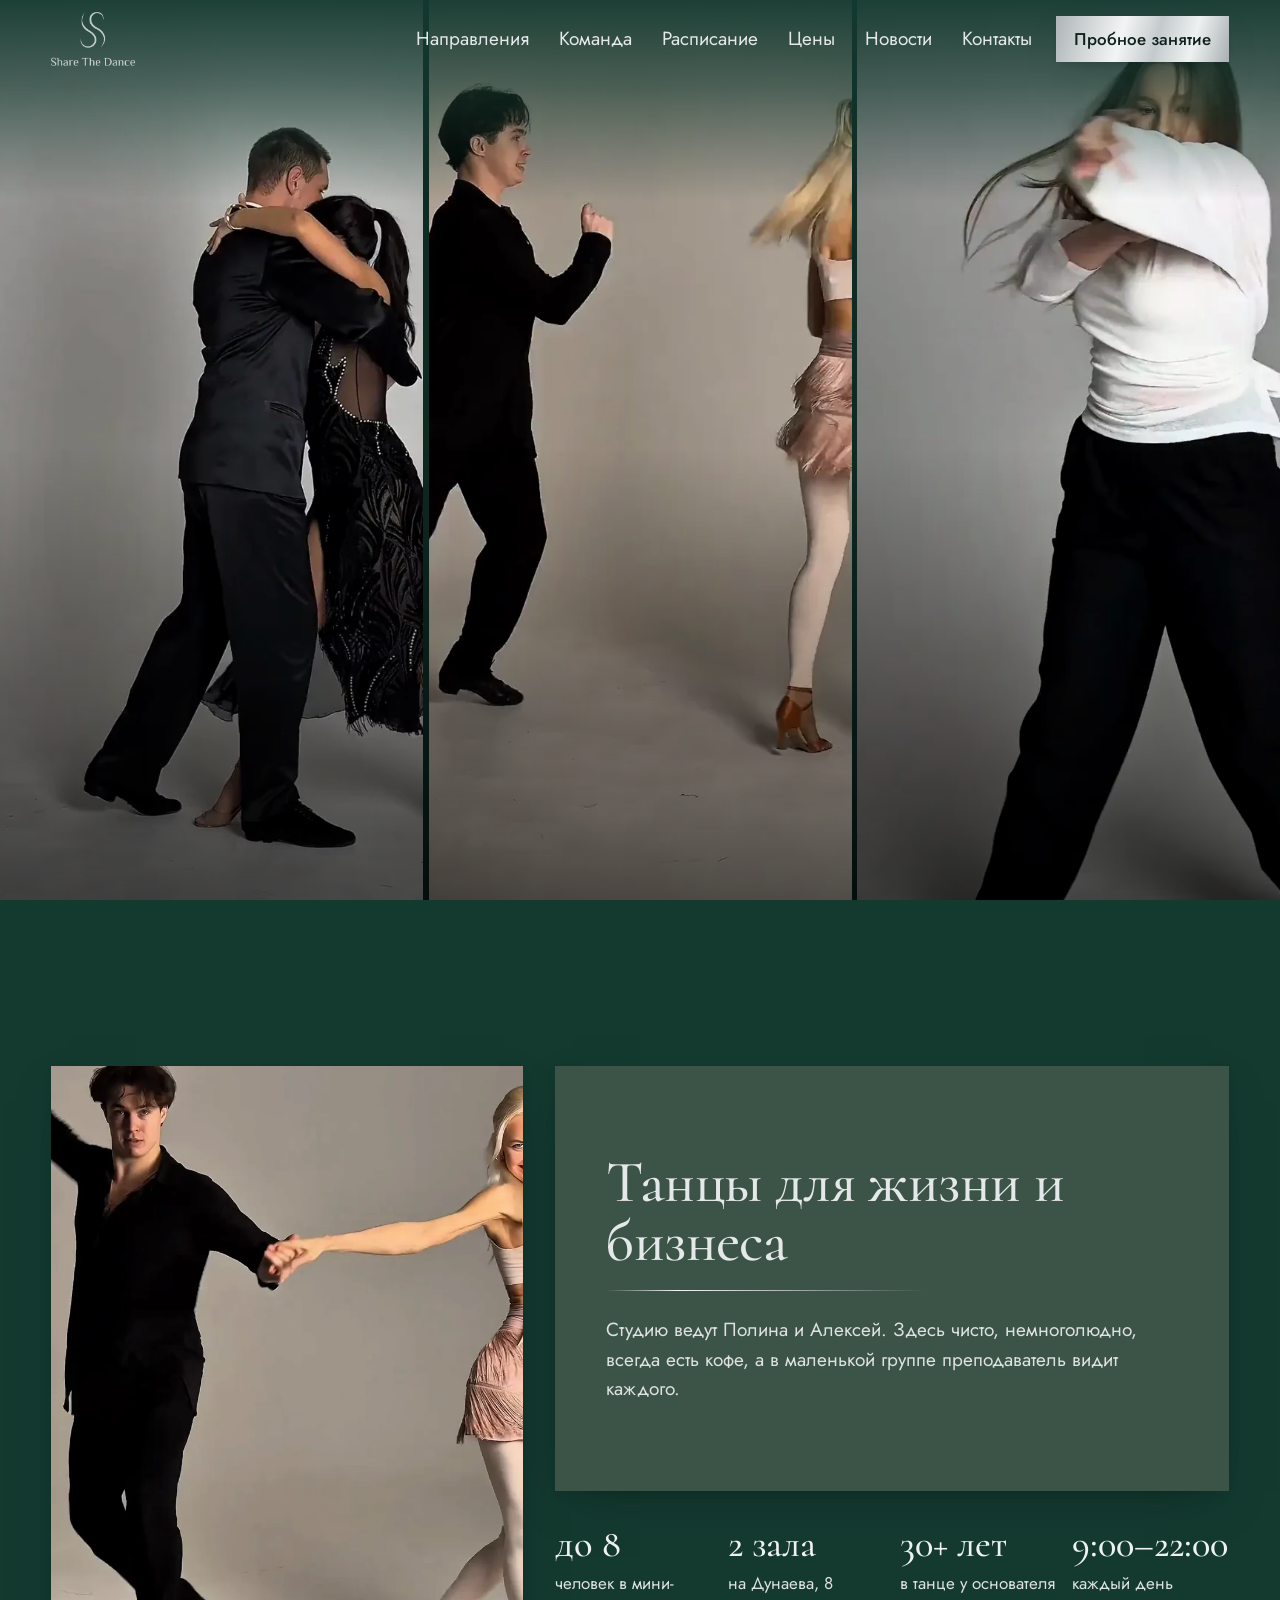
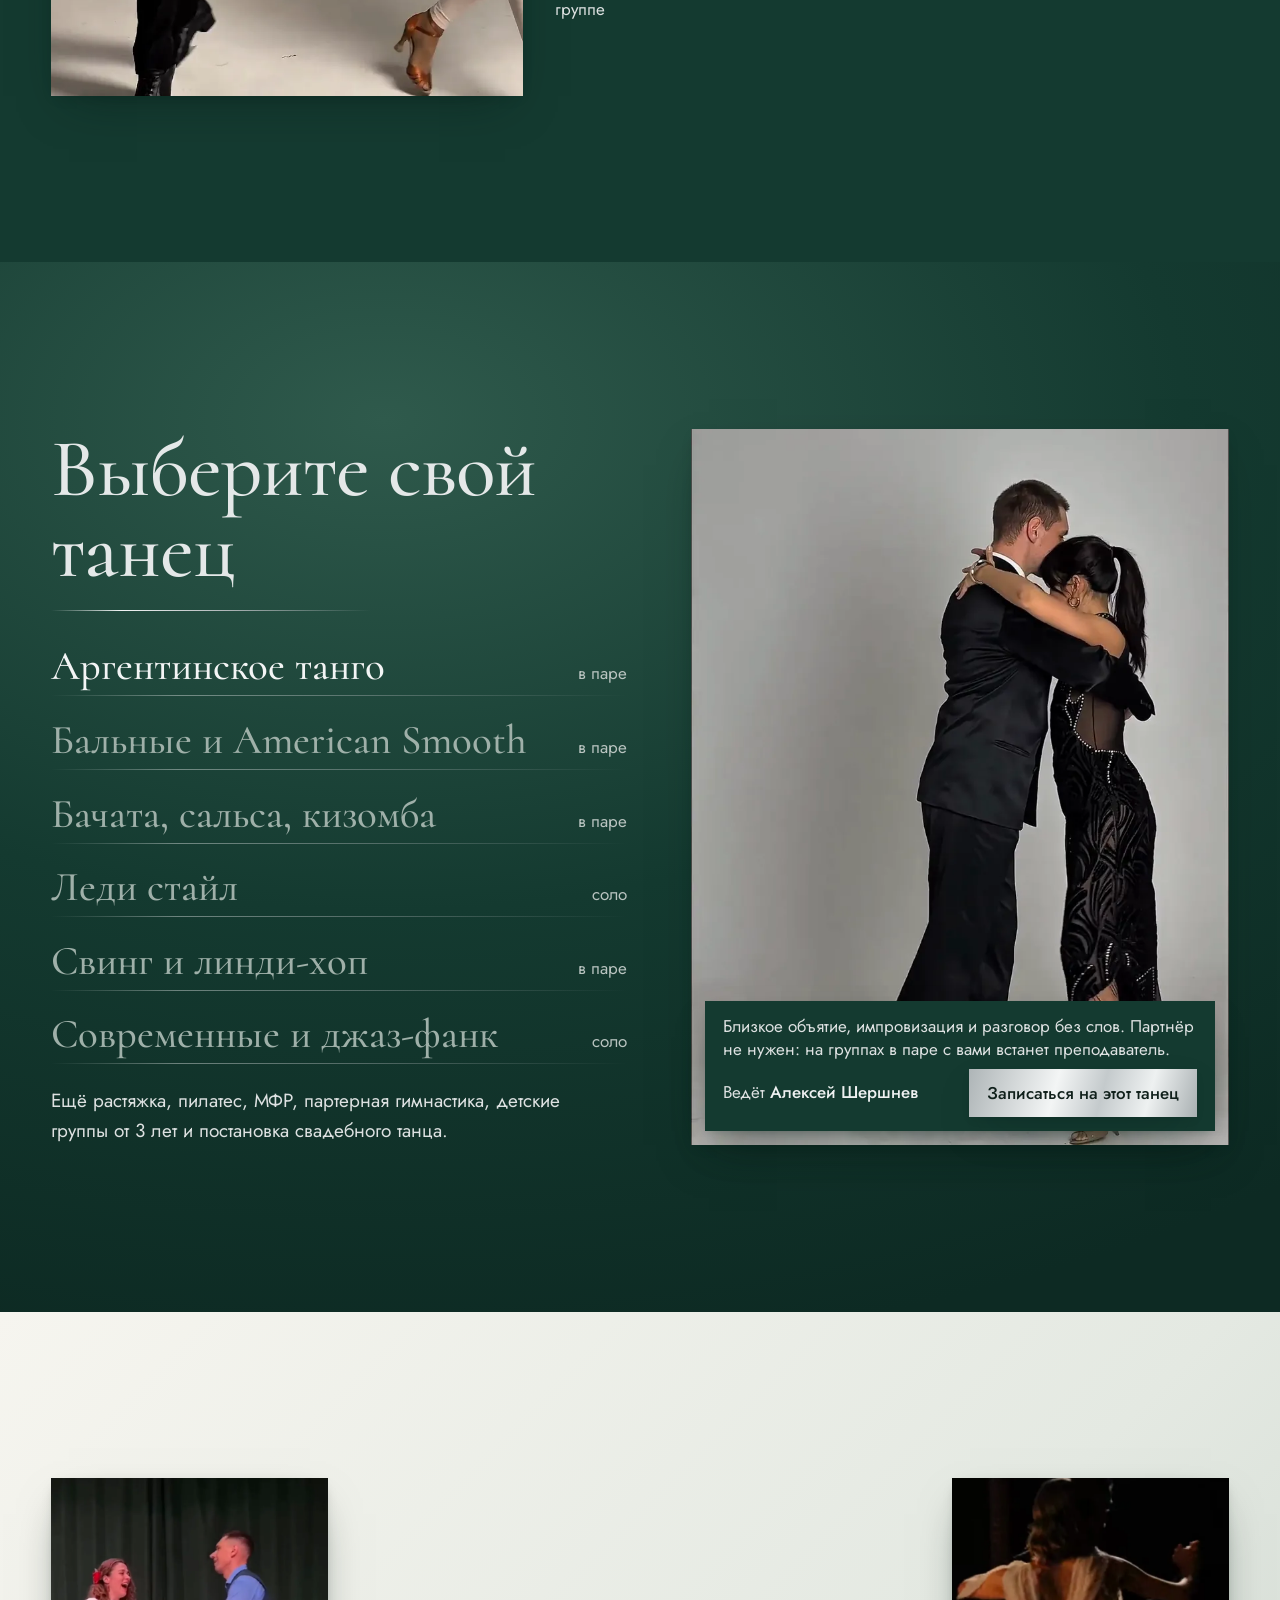
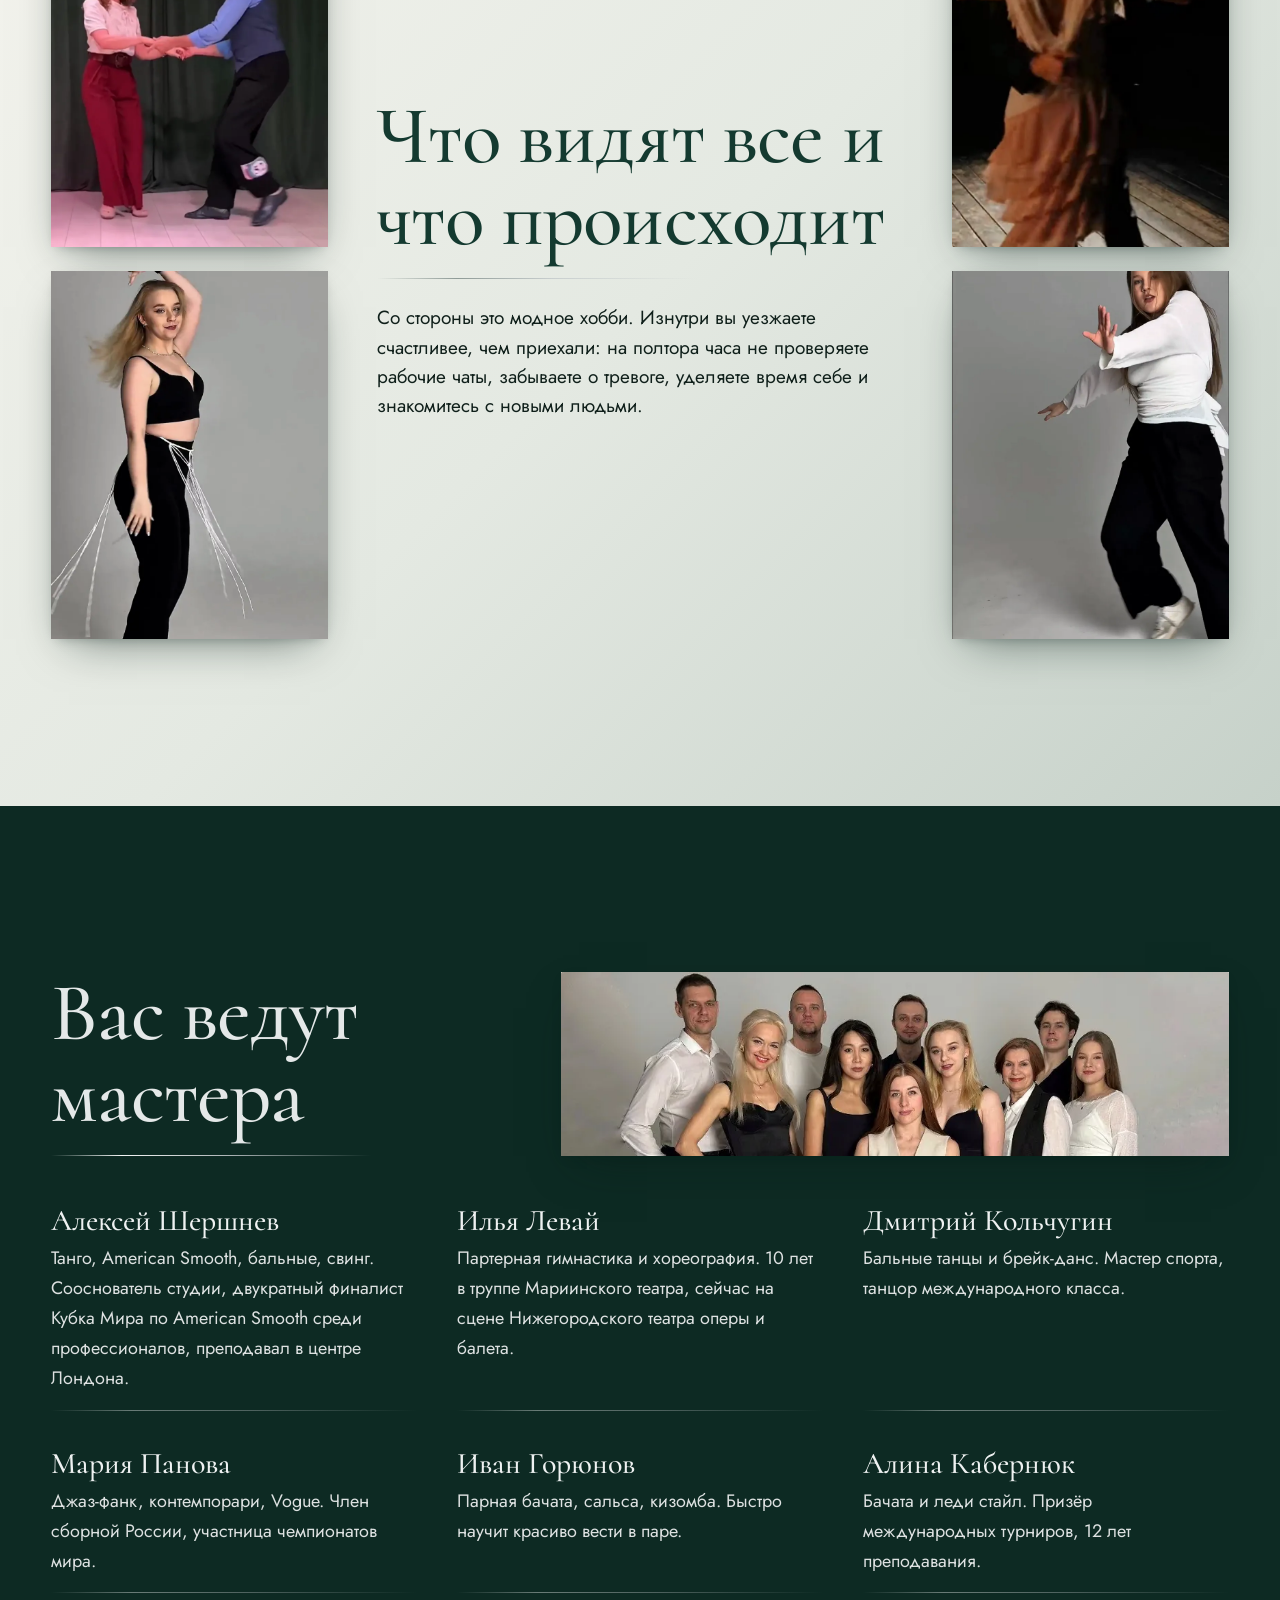
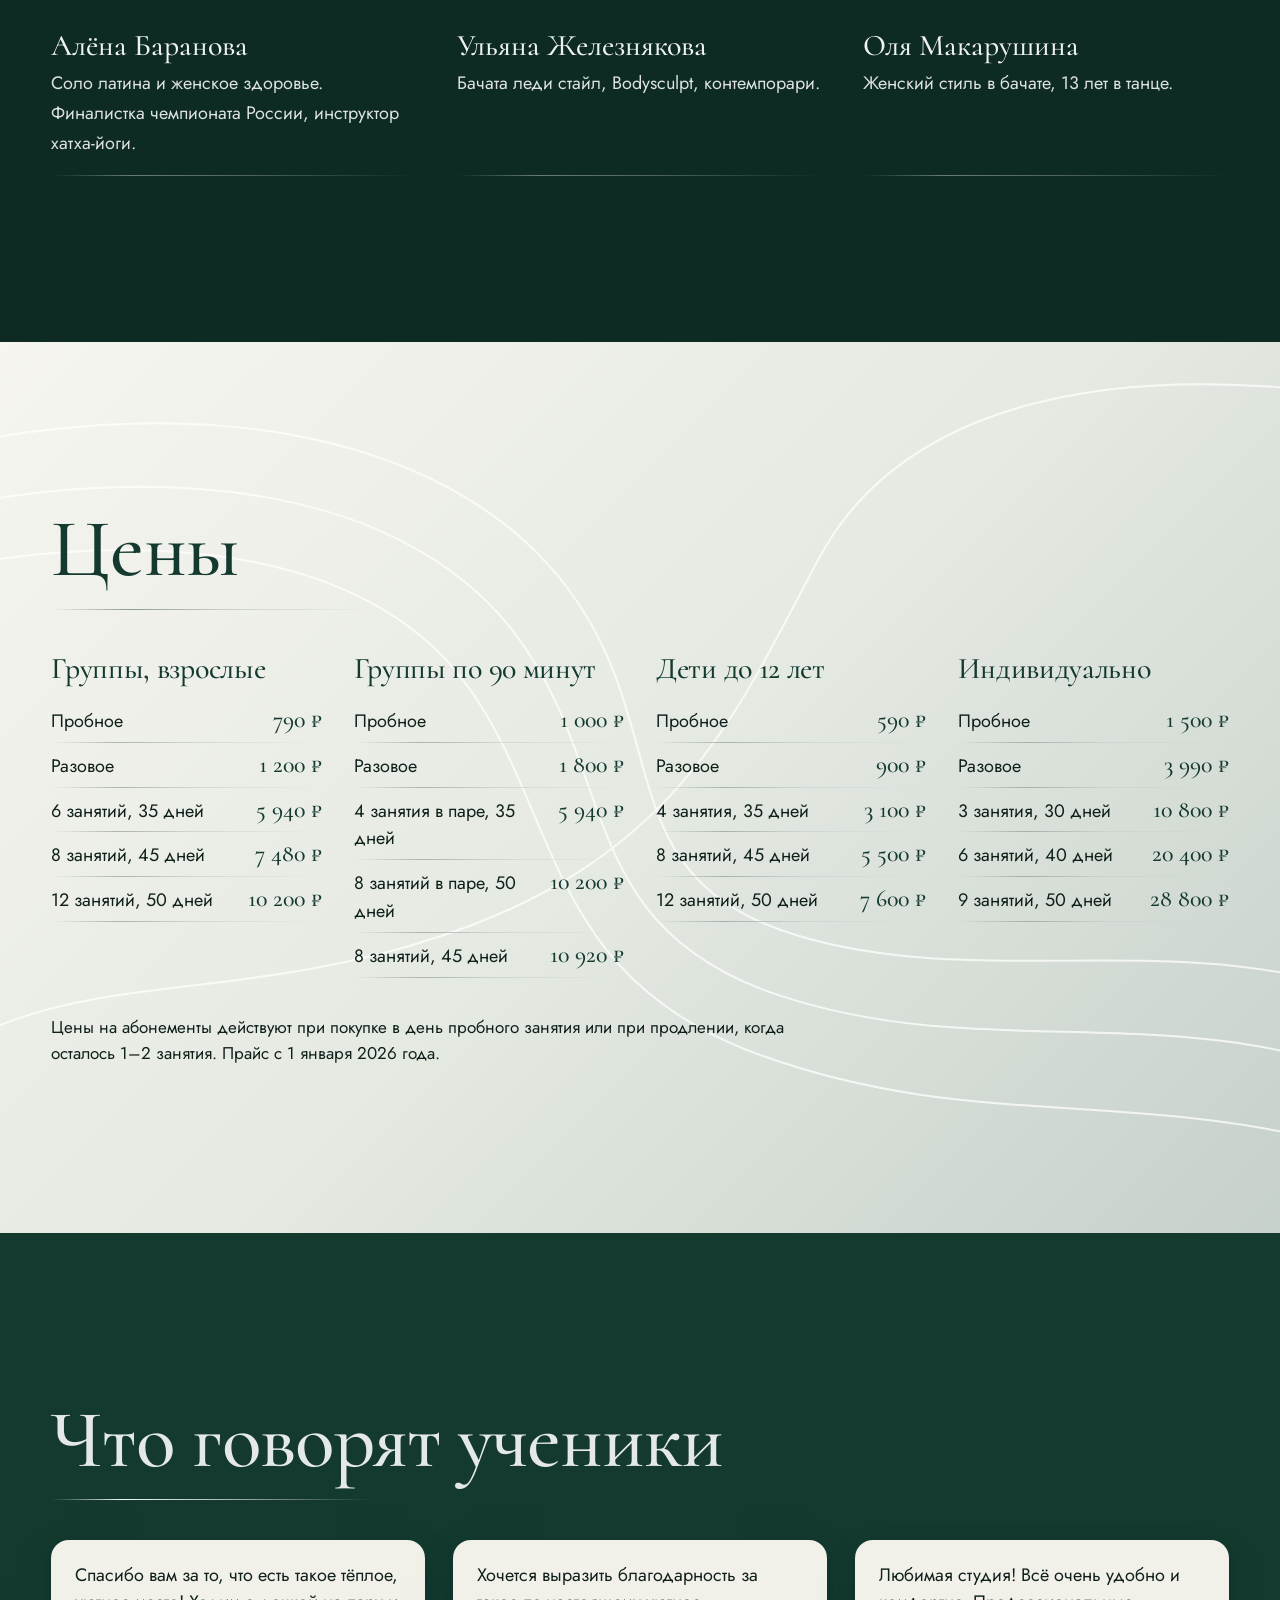
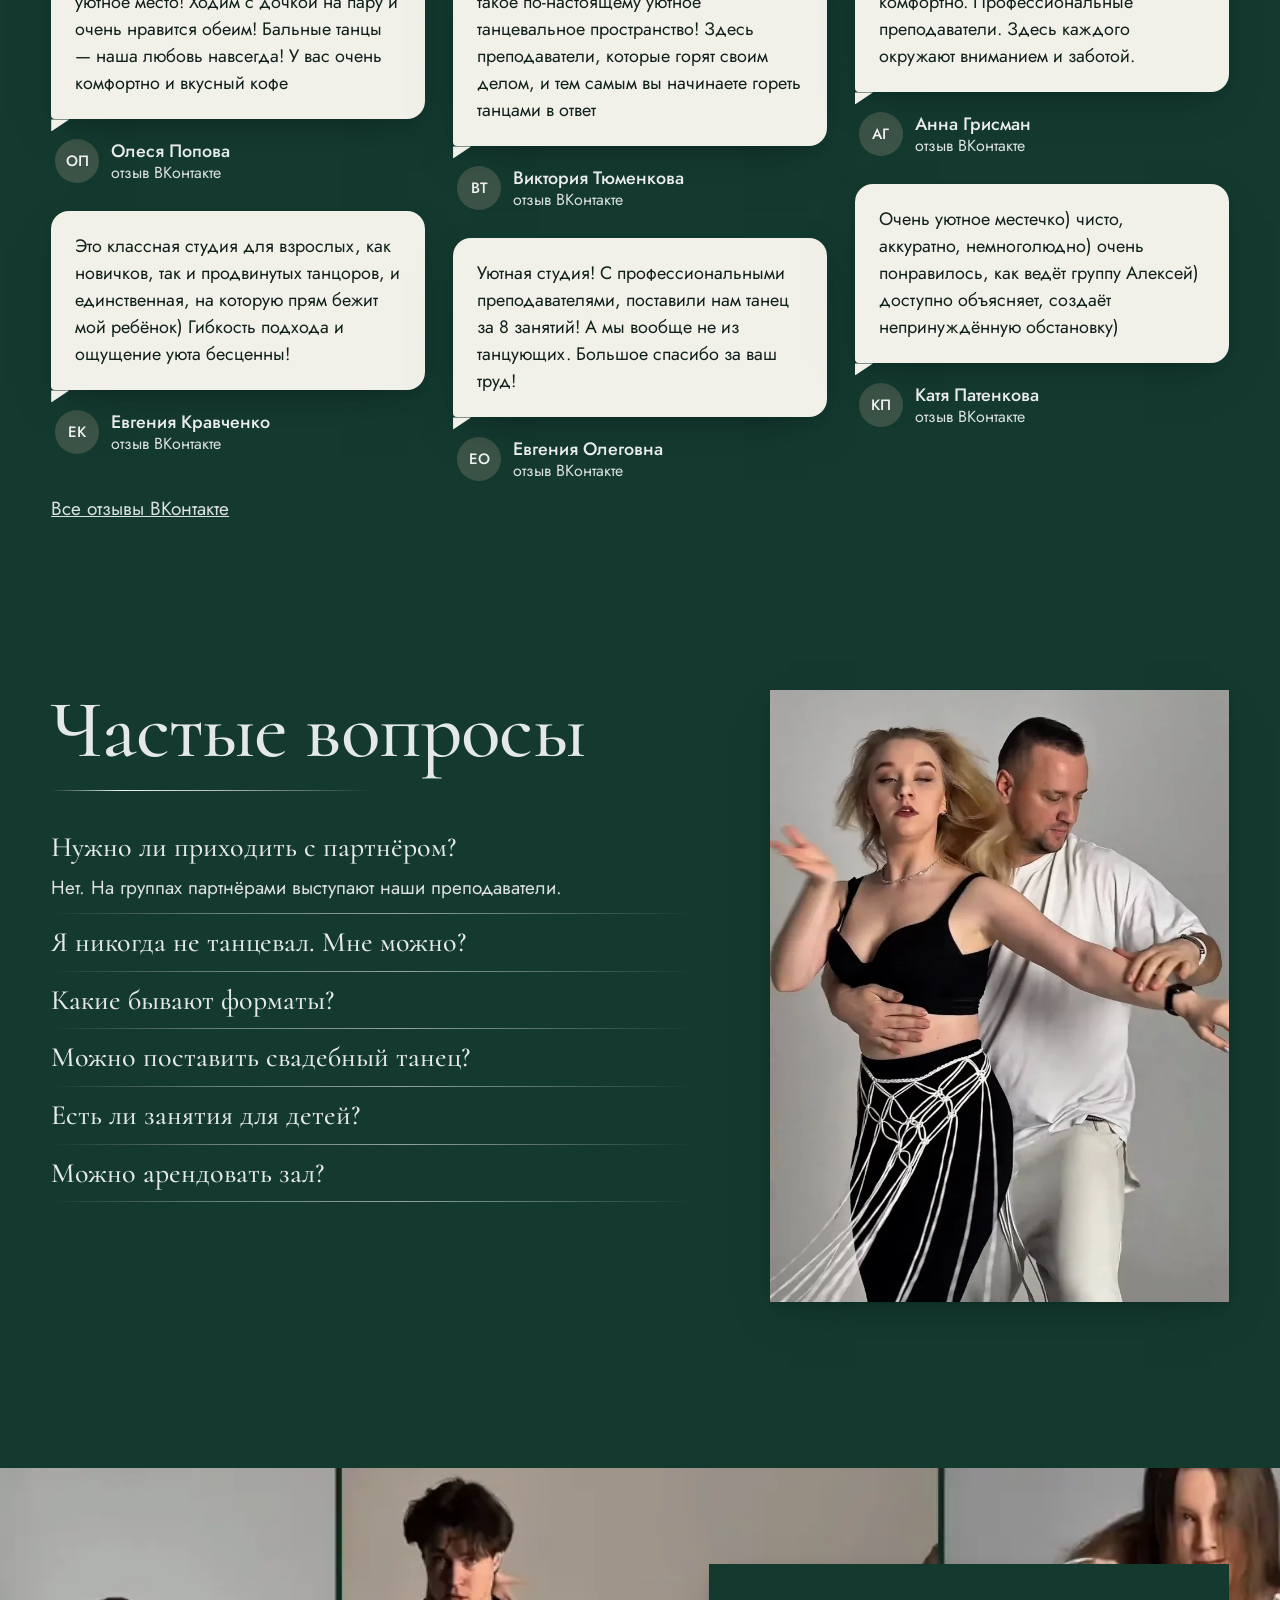
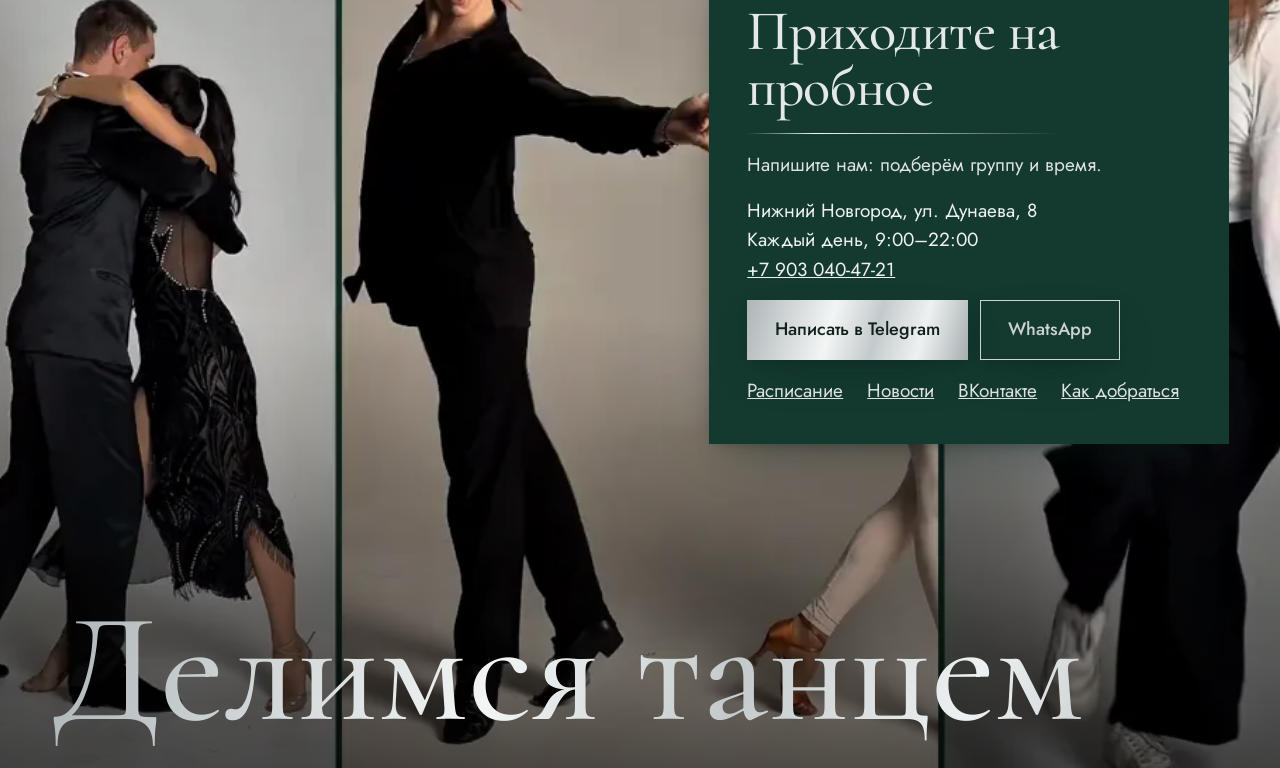
==== commit 46c5347b: "Чёткие видео 1080p, стабильный запуск, меню на телефоне Co-Authored-By: Claude Opus 5.5 <noreply@ant" ====
--- a/index.html
+++ b/index.html
@@ -10,7 +10,7 @@
 <link rel="preconnect" href="https://fonts.googleapis.com"><link rel="preconnect" href="https://fonts.gstatic.com" crossorigin>
 <link href="https://fonts.googleapis.com/css2?family=Cormorant:wght@500;600&family=Jost:wght@400;500&display=swap" rel="stylesheet">
 <script>document.documentElement.classList.add("js")</script>
-<link rel="stylesheet" href="css/style.css?v=1793541089">
+<link rel="stylesheet" href="css/style.css?v=1793542133">
 <link rel="canonical" href="https://mednikovxx-ux.github.io/l-sharethedance/">
 <meta property="og:title" content="Share The Dance — камерная студия танца в Нижнем Новгороде">
 <meta property="og:type" content="website">
@@ -22,16 +22,17 @@
 <body>
 <header class="bar">
   <a class="brand" href="#top" aria-label="Share The Dance, наверх"><img src="img/logo.png?v=1793524982" alt="Логотип Share The Dance"></a>
-  <nav aria-label="Разделы"><a href="#styles">Направления</a><a href="#team">Команда</a><a href="schedule.html">Расписание</a><a href="#prices">Цены</a><a href="news.html">Новости</a><a href="#visit">Контакты</a></nav>
+  <nav id="siteNav" aria-label="Разделы"><a href="#styles">Направления</a><a href="#team">Команда</a><a href="schedule.html">Расписание</a><a href="#prices">Цены</a><a href="news.html">Новости</a><a href="#visit">Контакты</a></nav>
+  <button class="burger" type="button" aria-expanded="false" aria-controls="siteNav">Меню</button>
   <a class="btn btn-small" href="#visit">Пробное занятие</a>
 </header>
 
 <main id="top">
   <section class="hero">
     <div class="hero-cols" aria-label="Пары и солисты студии танцуют: танго на тёмной сцене, бальные танцы, бачата" role="img">
-      <div class="hc-w"><video class="hc" muted loop playsinline preload="auto" poster="img/col0.webp" src="video/col0.mp4?v=1793541089"></video></div>
-      <div class="hc-w"><video class="hc" muted loop playsinline preload="auto" poster="img/col1.webp" src="video/col1.mp4?v=1793541089"></video></div>
-      <div class="hc-w"><video class="hc" muted loop playsinline preload="auto" poster="img/col2.webp" src="video/col2.mp4?v=1793541089"></video></div>
+      <div class="hc-w"><video class="hc" muted loop playsinline preload="auto" poster="img/col0.webp" src="video/col0.mp4?v=1793542133"></video></div>
+      <div class="hc-w"><video class="hc" muted loop playsinline preload="auto" poster="img/col1.webp" src="video/col1.mp4?v=1793542133"></video></div>
+      <div class="hc-w"><video class="hc" muted loop playsinline preload="auto" poster="img/col2.webp" src="video/col2.mp4?v=1793542133"></video></div>
     </div>
     <div class="hero-text">
       <h1 class="metal" id="wordmark">Share The Dance</h1>
@@ -163,7 +164,7 @@
 </main>
 
 <footer class="visit" id="visit">
-  <video autoplay muted loop playsinline poster="img/hero-wide-0.webp" aria-hidden="true" data-lazy="video/hero-wide.mp4"></video>
+  <video autoplay muted loop playsinline poster="img/hero-wide-0.webp" aria-hidden="true" data-lazy="video/hero-wide.mp4?v=1793542133"></video>
   <div class="card rv">
     <h2>Приходите на пробное</h2>
     <p>Напишите нам: подберём группу и время.</p>
@@ -176,6 +177,6 @@
   </div>
   <p class="endname metal" aria-hidden="true">Делимся танцем</p>
 </footer>
-<script src="js/main.js?v=1793541089"></script>
+<script src="js/main.js?v=1793542133"></script>
 </body>
 </html>
--- a/css/style.css
+++ b/css/style.css
@@ -336,3 +336,15 @@
   .stage-text .btn { padding: 11px 18px; font-size: 17px; white-space: nowrap; }
 }
 @media (min-width: 1001px) { .stage { top: 0; } }
+
+/* Меню на телефоне и планшете */
+.burger { display: none; all: unset; }
+.burger { display: none; cursor: pointer; padding: 10px 12px; color: #F3F5F5; font-size: 17px; margin-left: auto; }
+.burger:focus-visible { outline: 2px solid var(--silver); }
+@media (max-width: 1000px) {
+  .burger { display: block; }
+  .bar .btn-small { margin-left: 0; }
+  .bar.open { background: var(--deep); }
+  .bar.open nav { display: flex; flex-direction: column; gap: 0; position: absolute; top: 100%; left: 0; right: 0; margin: 0; padding: 8px var(--m) 20px; background: var(--deep); box-shadow: var(--lift); }
+  .bar.open nav a { padding: 12px 0; font-size: 20px; }
+}
